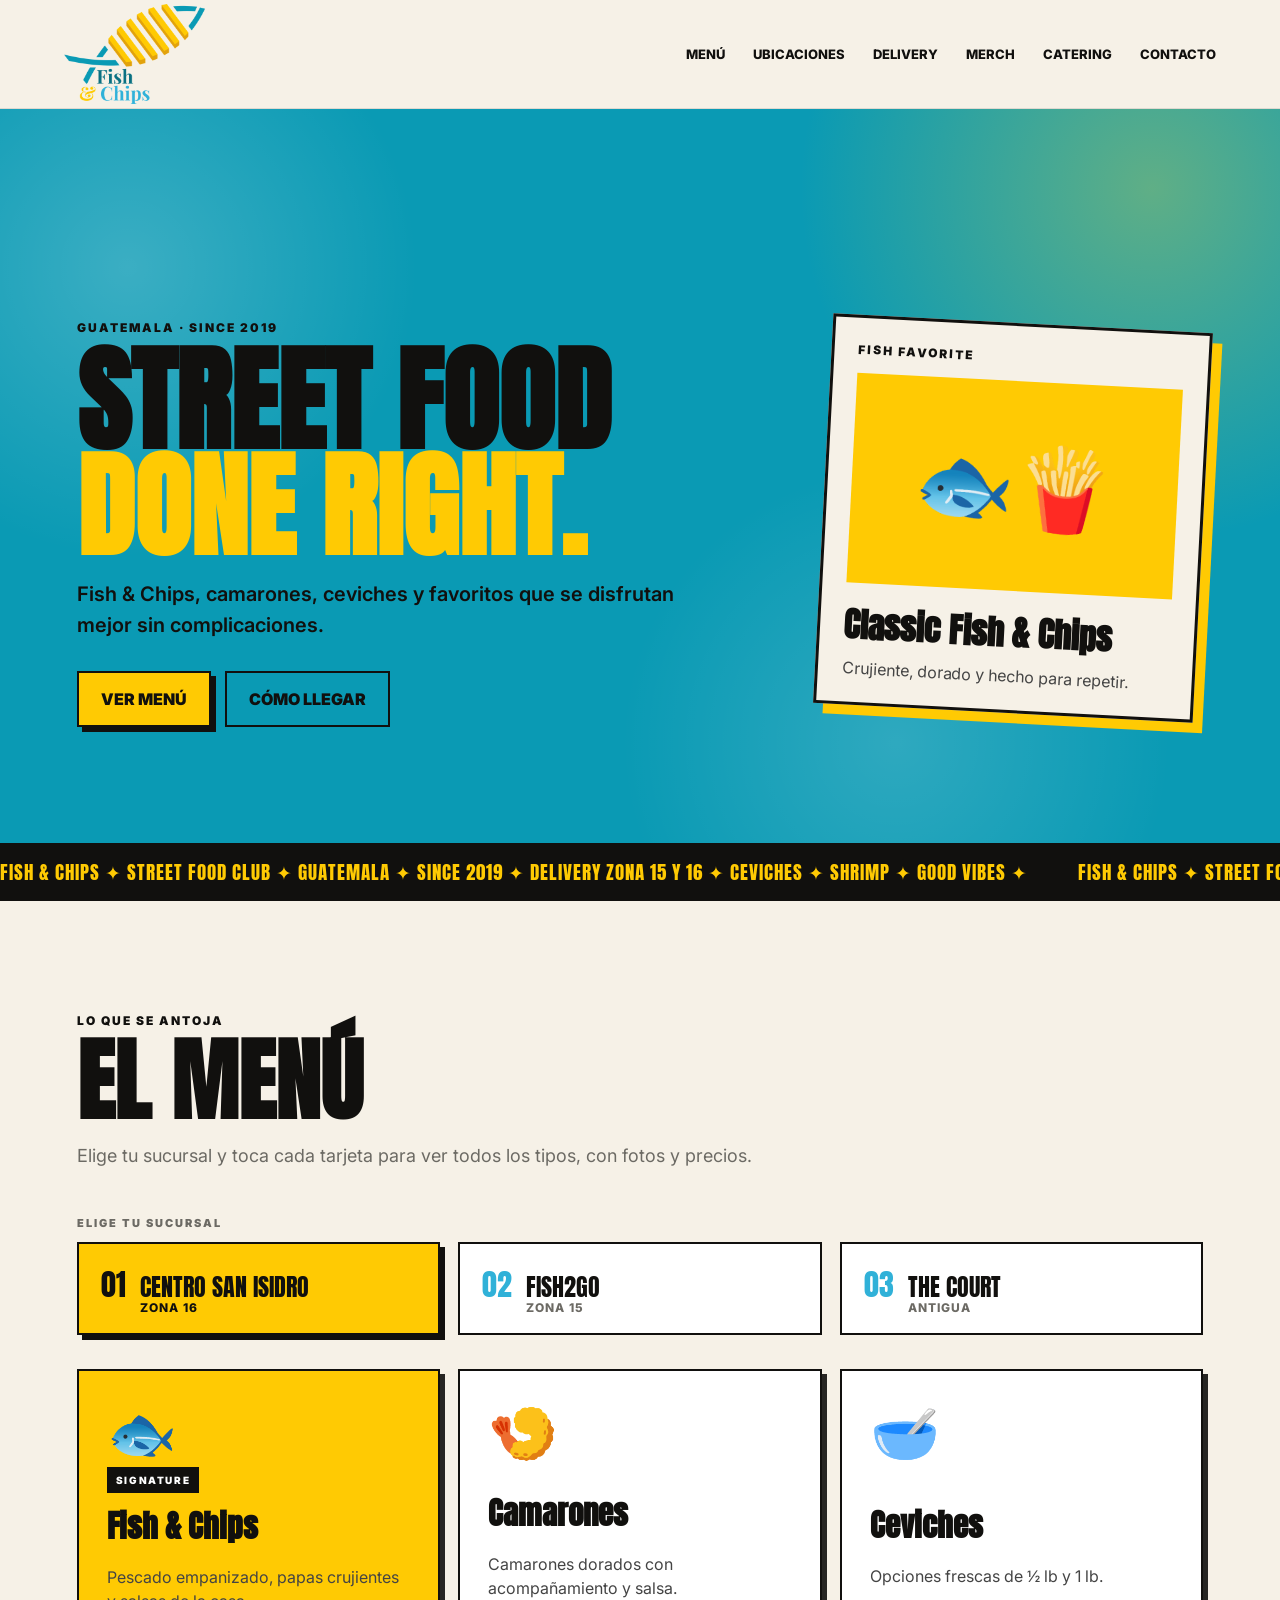
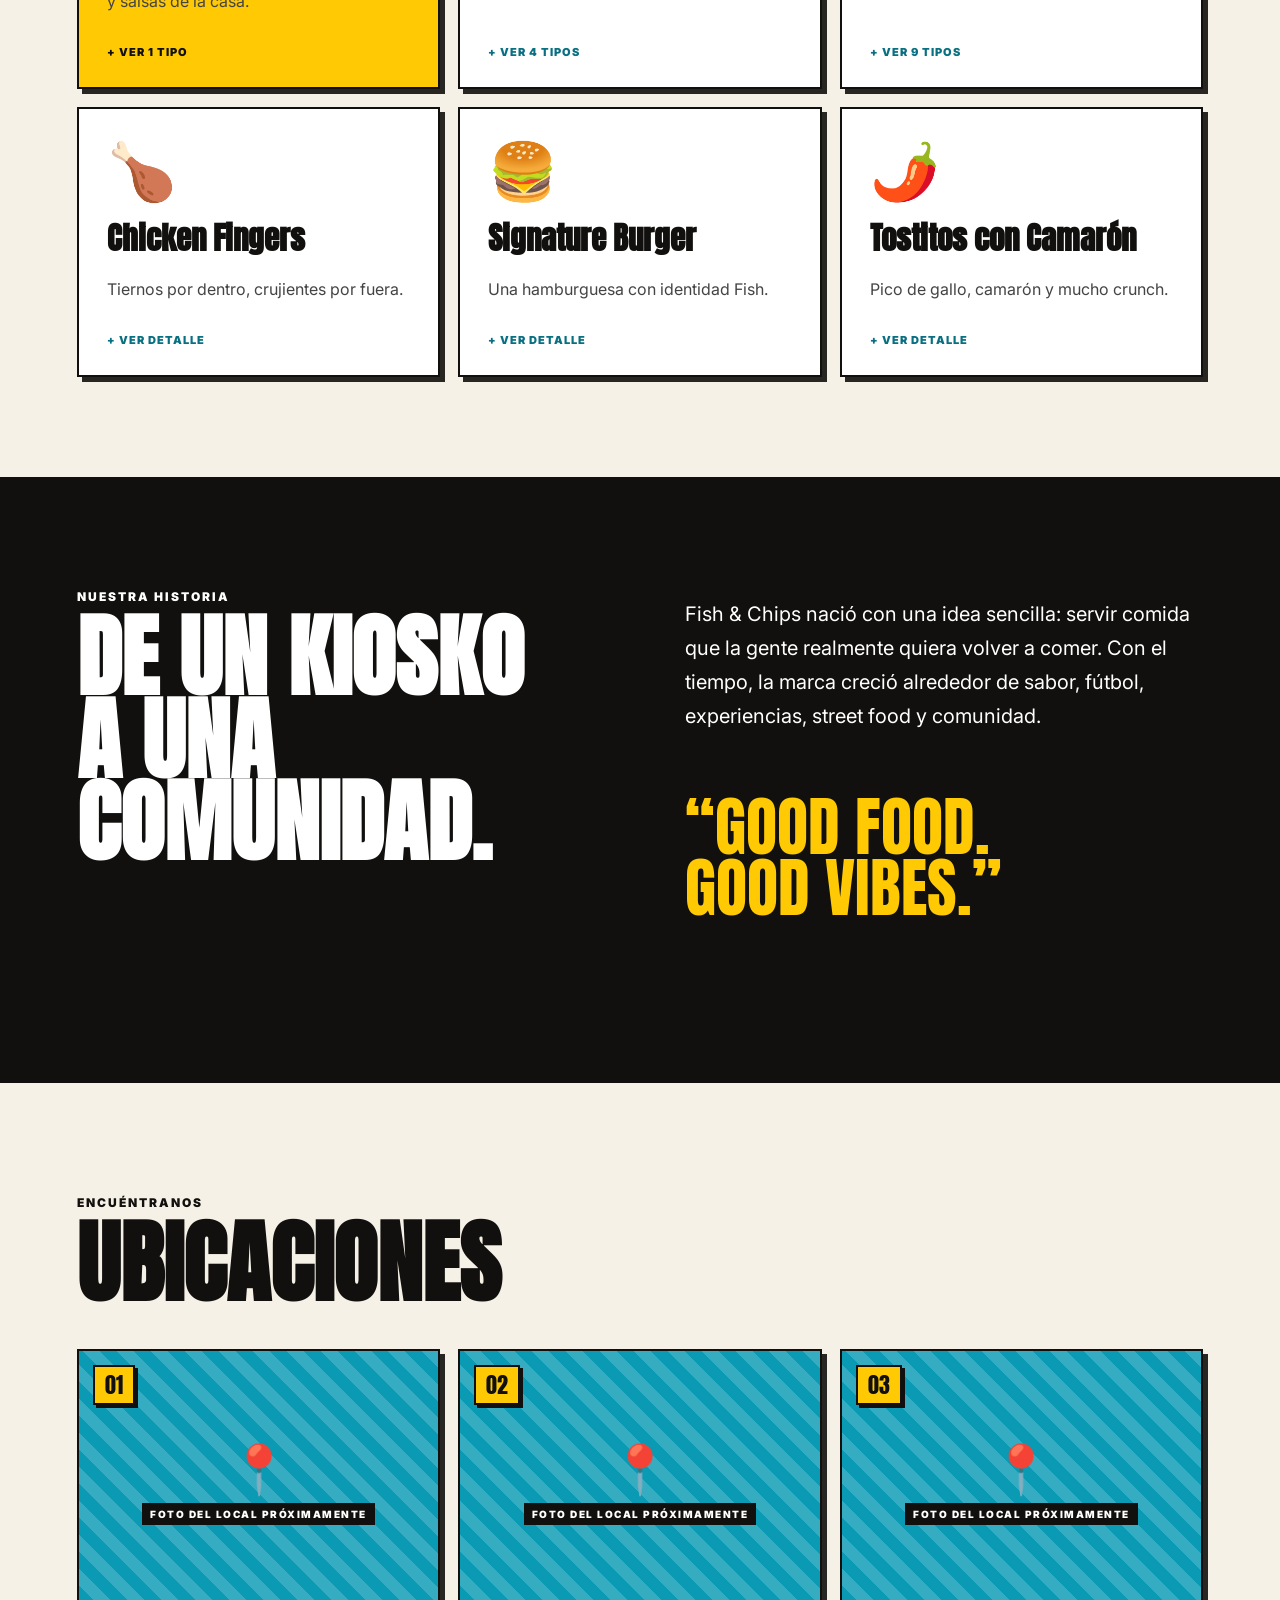
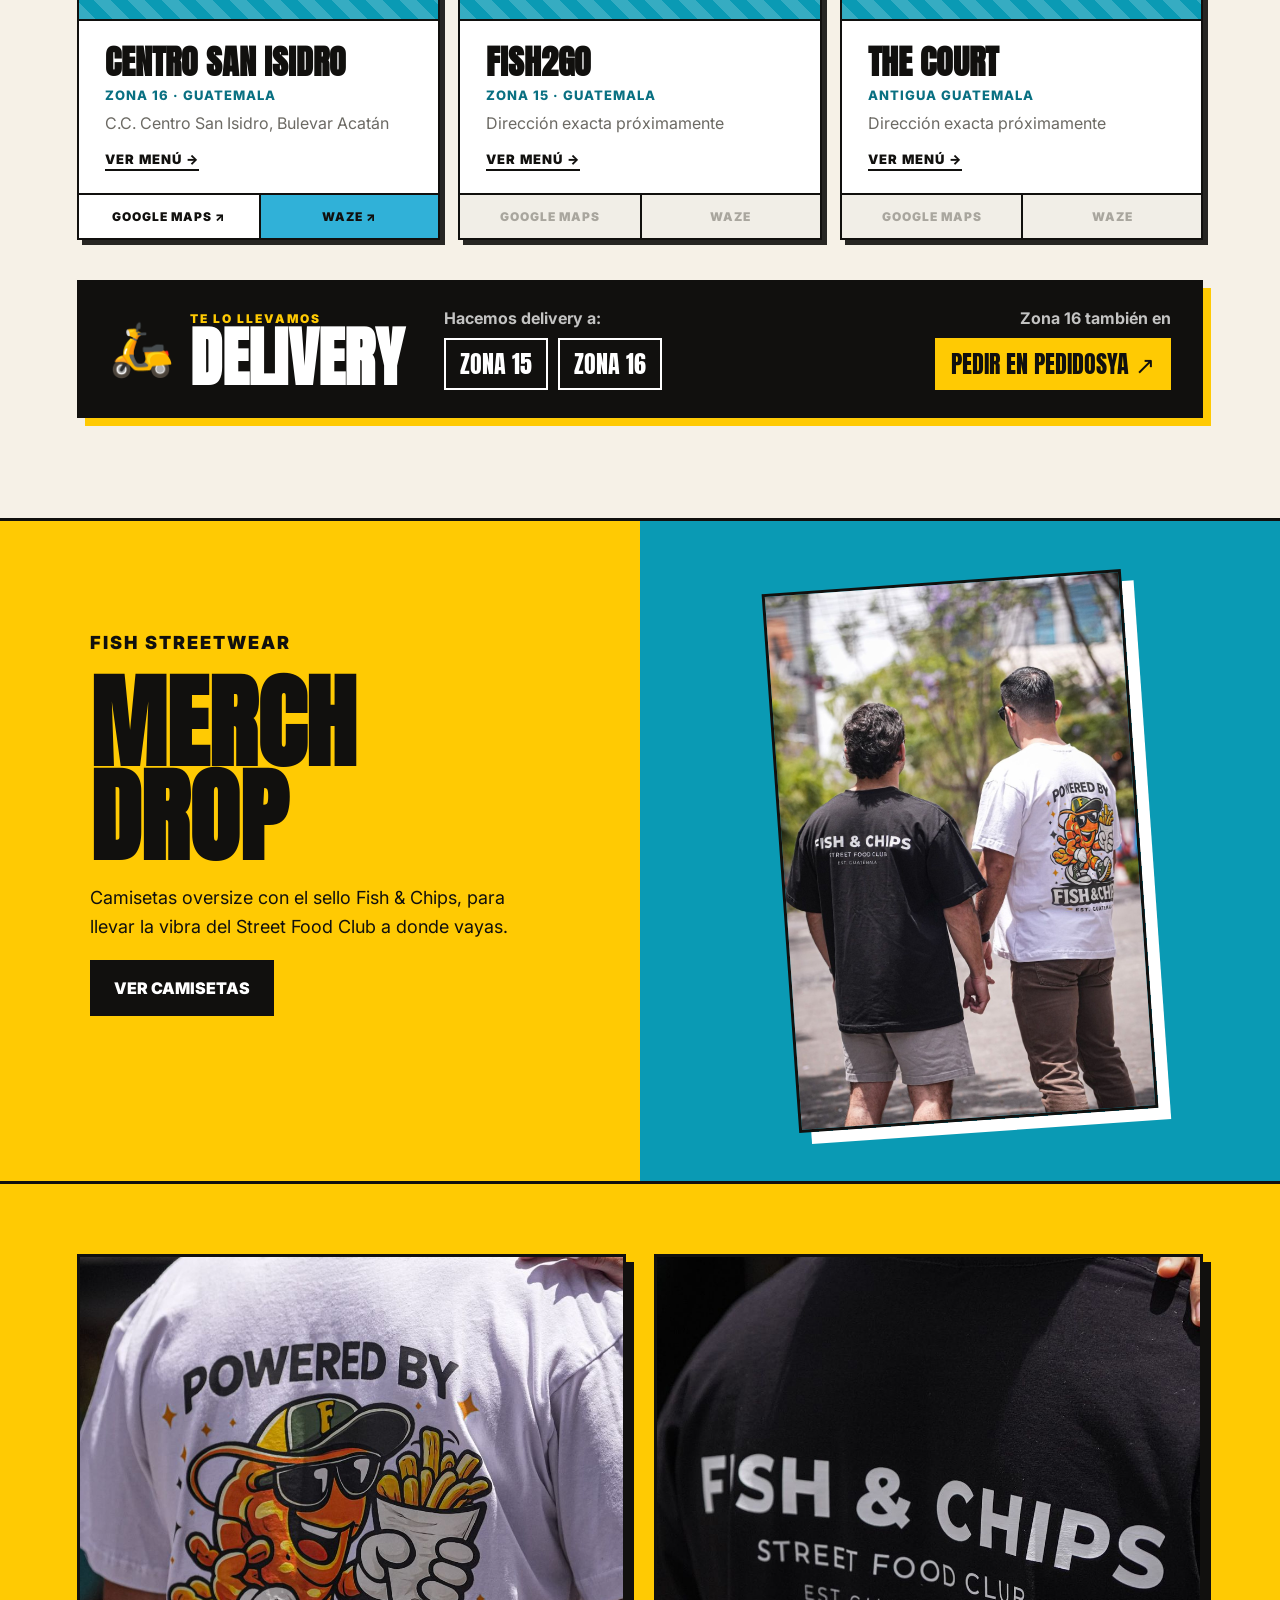
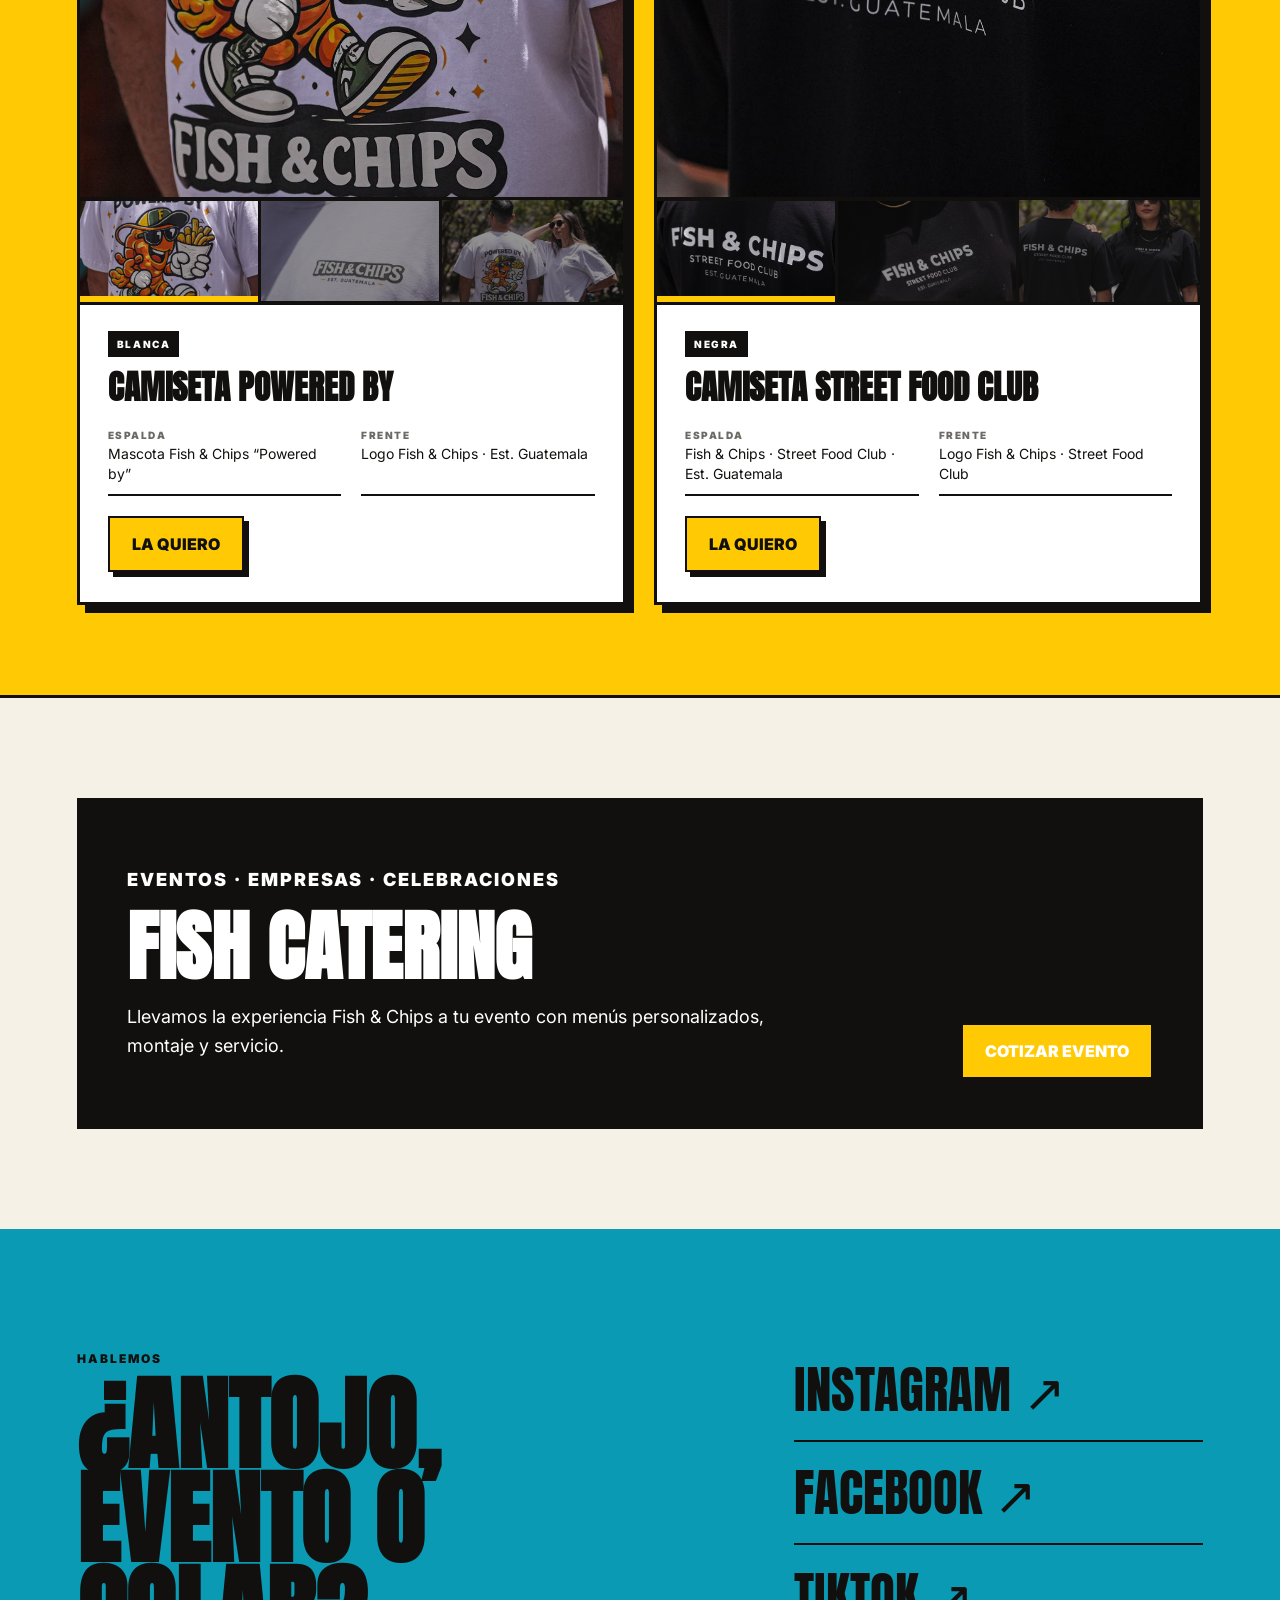
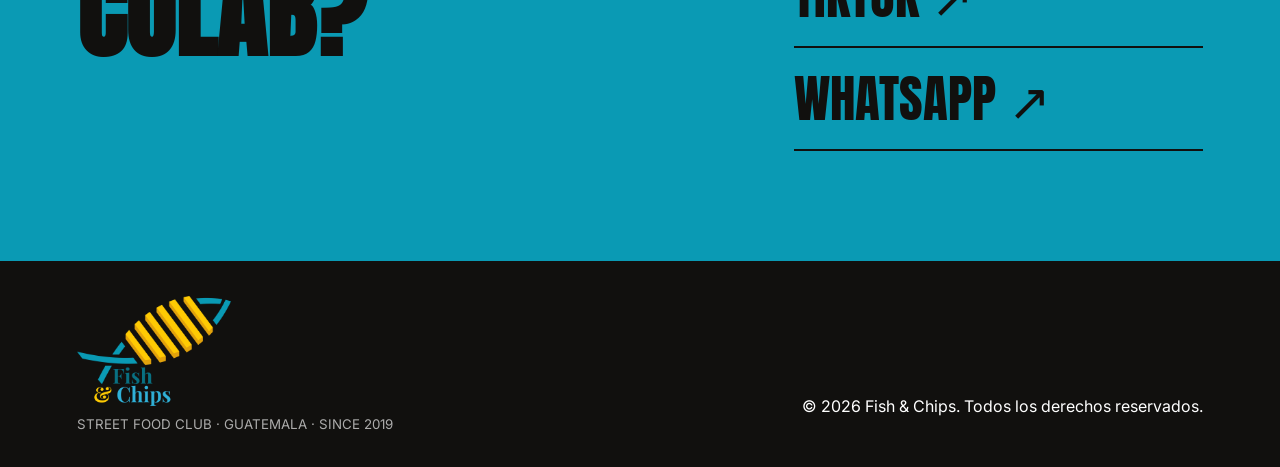
==== index.html @ 2b67ef3c "PedidosYa corresponde a Zona 16 y enlaza a la tienda Co-Authored-By: Claude Opus 5 <noreply@anthropi" ====
<!DOCTYPE html>
<html lang="es">
<head>
  <meta charset="UTF-8" />
  <meta name="viewport" content="width=device-width, initial-scale=1.0" />
  <meta name="description" content="Fish & Chips Guatemala — Street Food Club. Menú, ubicaciones, merch, catering y contacto." />
  <title>Fish & Chips | Street Food Club</title>
  <link rel="preconnect" href="https://fonts.googleapis.com">
  <link rel="preconnect" href="https://fonts.gstatic.com" crossorigin>
  <link href="https://fonts.googleapis.com/css2?family=Anton&family=Inter:wght@400;500;600;700;800&display=swap" rel="stylesheet">
  <link rel="stylesheet" href="styles.css?v=13" />
  <link rel="icon" type="image/png" sizes="32x32" href="assets/img/favicon-32.png" />
  <link rel="apple-touch-icon" href="assets/img/apple-touch-icon.png" />
</head>
<body>
  <header class="topbar">
    <a href="#inicio" class="brand" aria-label="Fish & Chips">
      <img class="brand-logo" src="assets/img/logo-full.png" alt="Fish & Chips" />
    </a>
    <nav class="nav">
      <a href="#menu">Menú</a>
      <a href="#ubicaciones">Ubicaciones</a>
      <a href="#delivery">Delivery</a>
      <a href="#merch">Merch</a>
      <a href="#catering">Catering</a>
      <a href="#contacto">Contacto</a>
    </nav>
    <button class="menu-toggle" aria-label="Abrir menú">☰</button>
  </header>

  <main>
    <section class="hero" id="inicio">
      <div class="hero-noise"></div>
      <div class="hero-content">
        <p class="eyebrow">GUATEMALA · SINCE 2019</p>
        <h1>STREET FOOD<br><span>DONE RIGHT.</span></h1>
        <p class="hero-copy">Fish & Chips, camarones, ceviches y favoritos que se disfrutan mejor sin complicaciones.</p>
        <div class="hero-actions">
          <a class="btn btn-primary" href="#menu">VER MENÚ</a>
          <a class="btn btn-ghost" href="#ubicaciones">CÓMO LLEGAR</a>
        </div>
      </div>

      <div class="hero-card">
        <div class="hero-card-top">FISH FAVORITE</div>
        <div class="food-visual">🐟🍟</div>
        <h3>Classic Fish & Chips</h3>
        <p>Crujiente, dorado y hecho para repetir.</p>
      </div>

      <div class="ticker">
        <div class="ticker-track">
          <span>FISH & CHIPS ✦ STREET FOOD CLUB ✦ GUATEMALA ✦ SINCE 2019 ✦ DELIVERY ZONA 15 Y 16 ✦ CEVICHES ✦ SHRIMP ✦ GOOD VIBES ✦</span>
          <span>FISH & CHIPS ✦ STREET FOOD CLUB ✦ GUATEMALA ✦ SINCE 2019 ✦ DELIVERY ZONA 15 Y 16 ✦ CEVICHES ✦ SHRIMP ✦ GOOD VIBES ✦</span>
        </div>
      </div>
    </section>

    <section class="section" id="menu">
      <div class="section-heading">
        <p class="eyebrow">LO QUE SE ANTOJA</p>
        <h2>EL MENÚ</h2>
        <p>Elige tu sucursal y toca cada tarjeta para ver todos los tipos, con fotos y precios.</p>
      </div>

      <p class="branch-label">ELIGE TU SUCURSAL</p>
      <div class="branch-tabs"></div>

      <div class="menu-grid" aria-live="polite">
        <noscript><a class="btn btn-primary" href="menu-zona15.html">VER MENÚ ZONA 15</a></noscript>
      </div>

      <dialog class="dish-dialog" aria-labelledby="dish-title"></dialog>
    </section>

    <section class="story">
      <div class="story-left">
        <p class="eyebrow">NUESTRA HISTORIA</p>
        <h2>DE UN KIOSKO<br>A UNA COMUNIDAD.</h2>
      </div>
      <div class="story-right">
        <p>Fish & Chips nació con una idea sencilla: servir comida que la gente realmente quiera volver a comer. Con el tiempo, la marca creció alrededor de sabor, fútbol, experiencias, street food y comunidad.</p>
        <p class="big-quote">“GOOD FOOD.<br>GOOD VIBES.”</p>
      </div>
    </section>

    <section class="section locations" id="ubicaciones">
      <div class="section-heading">
        <p class="eyebrow">ENCUÉNTRANOS</p>
        <h2>UBICACIONES</h2>
      </div>

      <div class="location-grid">
        <article class="location-card">
          <div class="location-photo">
            <span class="location-number">01</span>
            <!-- Foto del local: reemplazar este bloque por <img src="assets/locales/ARCHIVO.jpg" alt="Local Fish & Chips en Centro San Isidro" loading="lazy" /> -->
            <div class="location-photo-empty"><span>📍</span><small>FOTO DEL LOCAL PRÓXIMAMENTE</small></div>
          </div>
          <div class="location-body">
            <h3>Centro San Isidro</h3>
            <p class="location-zone">Zona 16 · Guatemala</p>
            <p class="location-address">C.C. Centro San Isidro, Bulevar Acatán</p>
            <a class="location-menu-link" href="?sucursal=san-isidro#menu">VER MENÚ →</a>
          </div>
          <div class="map-buttons">
            <a class="map-btn map-google" href="https://www.google.com/maps/search/?api=1&query=Centro%20Comercial%20Centro%20San%20Isidro%2C%20Zona%2016%2C%20Guatemala" target="_blank" rel="noopener">GOOGLE MAPS ↗</a>
            <a class="map-btn map-waze" href="https://waze.com/ul?q=Centro%20Comercial%20Centro%20San%20Isidro%2C%20Zona%2016%2C%20Guatemala&navigate=yes" target="_blank" rel="noopener">WAZE ↗</a>
          </div>
        </article>

        <article class="location-card">
          <div class="location-photo">
            <span class="location-number">02</span>
            <!-- Foto del local: reemplazar este bloque por <img src="assets/locales/ARCHIVO.jpg" alt="Local Fish2Go en Zona 15" loading="lazy" /> -->
            <div class="location-photo-empty"><span>📍</span><small>FOTO DEL LOCAL PRÓXIMAMENTE</small></div>
          </div>
          <div class="location-body">
            <h3>Fish2Go</h3>
            <p class="location-zone">Zona 15 · Guatemala</p>
            <p class="location-address">Dirección exacta próximamente</p>
            <a class="location-menu-link" href="?sucursal=zona15#menu">VER MENÚ →</a>
          </div>
          <div class="map-buttons">
            <span class="map-btn is-pending">GOOGLE MAPS</span>
            <span class="map-btn is-pending">WAZE</span>
          </div>
        </article>

        <article class="location-card">
          <div class="location-photo">
            <span class="location-number">03</span>
            <!-- Foto del local: reemplazar este bloque por <img src="assets/locales/ARCHIVO.jpg" alt="Local The Court en Antigua" loading="lazy" /> -->
            <div class="location-photo-empty"><span>📍</span><small>FOTO DEL LOCAL PRÓXIMAMENTE</small></div>
          </div>
          <div class="location-body">
            <h3>The Court</h3>
            <p class="location-zone">Antigua Guatemala</p>
            <p class="location-address">Dirección exacta próximamente</p>
            <a class="location-menu-link" href="?sucursal=antigua#menu">VER MENÚ →</a>
          </div>
          <div class="map-buttons">
            <span class="map-btn is-pending">GOOGLE MAPS</span>
            <span class="map-btn is-pending">WAZE</span>
          </div>
        </article>
      </div>

      <div class="delivery-box" id="delivery">
        <div class="delivery-title">
          <span class="delivery-icon">🛵</span>
          <div>
            <p class="eyebrow">TE LO LLEVAMOS</p>
            <h3>DELIVERY</h3>
          </div>
        </div>
        <div class="delivery-zones">
          <p>Hacemos delivery a:</p>
          <div class="zone-chips"><span>ZONA 15</span><span>ZONA 16</span></div>
        </div>
        <div class="delivery-apps">
          <p>Zona 16 también en</p>
          <a class="delivery-badge" href="https://www.pedidosya.com.gt/restaurantes/ciudad-de-guatemala/fish-and-chips-zona-16-7887404a-e4aa-4456-867c-0b0d570b50bc-menu" target="_blank" rel="noopener">PEDIR EN PEDIDOSYA ↗</a>
        </div>
      </div>
    </section>

    <section class="merch" id="merch">
      <div class="merch-copy">
        <p class="eyebrow">FISH STREETWEAR</p>
        <h2>MERCH<br>DROP</h2>
        <p>Camisetas oversize con el sello Fish & Chips, para llevar la vibra del Street Food Club a donde vayas.</p>
        <a class="btn btn-dark" href="#merch-productos">VER CAMISETAS</a>
      </div>
      <div class="merch-visual">
        <img class="merch-hero-photo" src="assets/merch/coleccion.jpg" alt="Camisetas Fish & Chips negra y blanca, vistas de espalda" loading="lazy" />
      </div>

      <div class="merch-products" id="merch-productos">
        <article class="product-card">
          <div class="product-gallery">
            <img class="product-main" src="assets/merch/powered-by-espalda.jpg" alt="Camiseta blanca Powered By, espalda" loading="lazy" />
            <div class="product-thumbs">
              <button type="button" class="active" data-src="assets/merch/powered-by-espalda.jpg" data-alt="Camiseta blanca Powered By, espalda"><img src="assets/merch/powered-by-espalda.jpg" alt="" loading="lazy" /></button>
              <button type="button" data-src="assets/merch/powered-by-frente.jpg" data-alt="Camiseta blanca Powered By, logo al frente"><img src="assets/merch/powered-by-frente.jpg" alt="" loading="lazy" /></button>
              <button type="button" data-src="assets/merch/powered-by-puesta.jpg" data-alt="Camiseta blanca Powered By puesta"><img src="assets/merch/powered-by-puesta.jpg" alt="" loading="lazy" /></button>
            </div>
          </div>
          <div class="product-info">
            <span class="tag">BLANCA</span>
            <h3>Camiseta Powered By</h3>
            <ul class="product-details">
              <li><b>Espalda</b><span>Mascota Fish & Chips “Powered by”</span></li>
              <li><b>Frente</b><span>Logo Fish & Chips · Est. Guatemala</span></li>
            </ul>
            <a class="btn btn-primary" href="#contacto">LA QUIERO</a>
          </div>
        </article>

        <article class="product-card">
          <div class="product-gallery">
            <img class="product-main" src="assets/merch/street-food-club-espalda.jpg" alt="Camiseta negra Street Food Club, espalda" loading="lazy" />
            <div class="product-thumbs">
              <button type="button" class="active" data-src="assets/merch/street-food-club-espalda.jpg" data-alt="Camiseta negra Street Food Club, espalda"><img src="assets/merch/street-food-club-espalda.jpg" alt="" loading="lazy" /></button>
              <button type="button" data-src="assets/merch/street-food-club-frente.jpg" data-alt="Camiseta negra Street Food Club, logo al frente"><img src="assets/merch/street-food-club-frente.jpg" alt="" loading="lazy" /></button>
              <button type="button" data-src="assets/merch/street-food-club-puesta.jpg" data-alt="Camiseta negra Street Food Club puesta"><img src="assets/merch/street-food-club-puesta.jpg" alt="" loading="lazy" /></button>
            </div>
          </div>
          <div class="product-info">
            <span class="tag">NEGRA</span>
            <h3>Camiseta Street Food Club</h3>
            <ul class="product-details">
              <li><b>Espalda</b><span>Fish & Chips · Street Food Club · Est. Guatemala</span></li>
              <li><b>Frente</b><span>Logo Fish & Chips · Street Food Club</span></li>
            </ul>
            <a class="btn btn-primary" href="#contacto">LA QUIERO</a>
          </div>
        </article>
      </div>
    </section>

    <section class="section catering" id="catering">
      <div class="catering-box">
        <div>
          <p class="eyebrow">EVENTOS · EMPRESAS · CELEBRACIONES</p>
          <h2>FISH CATERING</h2>
          <p>Llevamos la experiencia Fish & Chips a tu evento con menús personalizados, montaje y servicio.</p>
        </div>
        <a class="btn btn-primary" href="https://wa.me/" target="_blank" rel="noopener">COTIZAR EVENTO</a>
      </div>
    </section>

    <section class="contact" id="contacto">
      <div>
        <p class="eyebrow">HABLEMOS</p>
        <h2>¿ANTOJO,<br>EVENTO O COLAB?</h2>
      </div>
      <div class="contact-links">
        <a href="https://instagram.com/" target="_blank" rel="noopener">INSTAGRAM ↗</a>
        <a href="https://facebook.com/" target="_blank" rel="noopener">FACEBOOK ↗</a>
        <a href="https://tiktok.com/" target="_blank" rel="noopener">TIKTOK ↗</a>
        <a href="https://wa.me/" target="_blank" rel="noopener">WHATSAPP ↗</a>
      </div>
    </section>
  </main>

  <footer>
    <div class="footer-brand">
      <img class="footer-logo" src="assets/img/logo-full.png" alt="Fish & Chips" />
      <small>STREET FOOD CLUB · GUATEMALA · SINCE 2019</small>
    </div>
    <p>© <span id="year"></span> Fish & Chips. Todos los derechos reservados.</p>
  </footer>

  <script src="script.js?v=3"></script>
  <script src="menu-data.js?v=3"></script>
  <script src="menu.js?v=3"></script>
</body>
</html>
---- styles.css ----
*{box-sizing:border-box}
:root{
  --turq:#0a9ab4;
  --turq-dark:#097082;
  --blue-light:#30b1d8;
  --yellow:#ffca03;
  --cream:#f6f1e7;
  --ink:#11100e;
  --white:#fff;
  --muted:#6c6a64;
}
html{scroll-behavior:smooth}
body{
  margin:0;
  font-family:Inter,Arial,sans-serif;
  background:var(--cream);
  color:var(--ink);
}
a{color:inherit;text-decoration:none}
.topbar{
  position:sticky;top:0;z-index:50;
  display:flex;align-items:center;justify-content:space-between;
  padding:4px 5vw;
  background:rgba(246,241,231,.94);
  backdrop-filter:blur(10px);
  border-bottom:1px solid rgba(17,16,14,.1);
}
.brand{display:flex;align-items:center}
.brand-logo{height:100px;width:auto;display:block}
.nav{display:flex;gap:28px;font-weight:800;font-size:13px;text-transform:uppercase}
.nav a:hover{color:var(--turq-dark)}
.menu-toggle{display:none;background:none;border:none;font-size:28px}

.hero{
  min-height:88vh;
  position:relative;
  overflow:hidden;
  padding:9vw 6vw 7vw;
  display:grid;
  grid-template-columns:1.2fr .8fr;
  align-items:center;
  background:var(--turq);
}
.hero-noise{
  position:absolute;inset:0;
  background:
    radial-gradient(circle at 10% 20%,rgba(255,255,255,.2),transparent 22%),
    radial-gradient(circle at 90% 10%,rgba(255,213,48,.35),transparent 26%),
    radial-gradient(circle at 70% 80%,rgba(255,255,255,.15),transparent 25%);
}
.hero-content,.hero-card{position:relative;z-index:2}
.eyebrow{font-weight:900;letter-spacing:2px;font-size:12px;text-transform:uppercase}
.hero h1,.section h2,.story h2,.merch h2,.contact h2{
  font-family:Anton,sans-serif;
  text-transform:uppercase;
  line-height:.92;
  margin:12px 0 20px;
}
.hero h1{font-size:clamp(64px,9vw,140px);max-width:900px}
.hero h1 span{color:var(--yellow)}
.hero-copy{max-width:620px;font-size:20px;line-height:1.55;font-weight:600}
.hero-actions{display:flex;gap:14px;margin-top:30px;flex-wrap:wrap}
.btn{
  display:inline-flex;align-items:center;justify-content:center;
  padding:16px 22px;
  font-weight:900;
  border:2px solid var(--ink);
  transition:.2s ease;
}
.btn:hover{transform:translateY(-2px)}
.btn-primary{background:var(--yellow);box-shadow:5px 5px 0 var(--ink)}
.btn-ghost{background:transparent}
.btn-dark{background:var(--ink);color:white}

.hero-card{
  justify-self:end;
  width:min(380px,90%);
  padding:24px;
  background:var(--cream);
  border:3px solid var(--ink);
  box-shadow:10px 10px 0 var(--yellow);
  transform:rotate(3deg);
}
.hero-card-top{font-size:12px;font-weight:900;letter-spacing:2px}
.food-visual{
  display:grid;place-items:center;
  font-size:80px;height:210px;
  background:var(--yellow);
  margin:16px 0;
}
.hero-card h3{font-family:Anton,sans-serif;font-size:34px;margin:8px 0}
.hero-card p{margin:0;color:#444}

.ticker{
  position:absolute;left:0;right:0;bottom:0;
  overflow:hidden;background:var(--ink);color:var(--yellow);
  border-top:2px solid var(--ink);border-bottom:2px solid var(--ink);
}
.ticker-track{
  width:max-content;display:flex;gap:50px;
  animation:ticker 24s linear infinite;
  padding:13px 0;font-family:Anton,sans-serif;font-size:19px;letter-spacing:1px
}
@keyframes ticker{to{transform:translateX(-50%)}}

.section{padding:100px 6vw}
.section-heading{max-width:720px;margin-bottom:45px}
.section-heading h2{font-size:clamp(56px,7vw,100px)}
.section-heading p:last-child{font-size:18px;color:var(--muted);line-height:1.6}

.menu-grid{
  display:grid;
  grid-template-columns:repeat(3,1fr);
  gap:18px;
}
.menu-card{
  min-height:250px;
  display:flex;flex-direction:column;justify-content:space-between;
  padding:28px;
  background:white;
  border:2px solid var(--ink);
  box-shadow:5px 5px 0 rgba(17,16,14,.9);
}
.menu-card.featured{background:var(--yellow)}
.menu-icon{font-size:56px}
.menu-card h3{font-family:Anton,sans-serif;font-size:31px;margin:10px 0}
.menu-card p{line-height:1.5;color:#444}
.tag{display:inline-block;font-size:10px;font-weight:900;letter-spacing:1.6px;background:var(--ink);color:white;padding:7px 9px}

/* Selector de sucursal */
.branch-label{margin:0 0 12px;font-weight:900;font-size:11px;letter-spacing:2px;color:var(--muted)}
.branch-tabs{display:grid;grid-template-columns:repeat(3,1fr);gap:18px;margin-bottom:34px}
.branch-tab{
  display:grid;grid-template-columns:auto 1fr;column-gap:14px;align-items:baseline;
  padding:18px 22px;text-align:left;font:inherit;color:var(--ink);cursor:pointer;
  background:white;border:2px solid var(--ink);
  transition:transform .2s ease,box-shadow .2s ease,background .2s ease;
}
.branch-tab:hover{transform:translateY(-2px)}
.branch-tab[aria-pressed="true"]{background:var(--yellow);box-shadow:5px 5px 0 var(--ink)}
.branch-tab-number{grid-row:span 2;font-family:Anton,sans-serif;font-size:30px;color:var(--blue-light)}
.branch-tab[aria-pressed="true"] .branch-tab-number{color:var(--ink)}
.branch-tab-name{font-family:Anton,sans-serif;font-size:24px;text-transform:uppercase;line-height:1.05}
.branch-tab-zone{font-size:12px;font-weight:800;letter-spacing:1px;text-transform:uppercase;color:var(--muted)}
.branch-tab[aria-pressed="true"] .branch-tab-zone{color:var(--ink)}

/* Tarjetas del menú (botones) */
button.menu-card{
  font:inherit;color:inherit;text-align:left;cursor:pointer;
  transition:transform .2s ease,box-shadow .2s ease;
  animation:card-in .35s ease backwards;animation-delay:calc(var(--i,0) * 45ms);
}
button.menu-card:hover,button.menu-card:focus-visible{transform:translate(-3px,-3px);box-shadow:8px 8px 0 var(--ink)}
button.menu-card:focus-visible{outline:3px solid var(--turq);outline-offset:3px}
.menu-card-cta{display:inline-block;margin-top:16px;font-size:11px;font-weight:900;letter-spacing:1px;color:var(--turq-dark)}
.menu-card.featured .menu-card-cta{color:var(--ink)}
@keyframes card-in{from{opacity:0;transform:translateY(12px)}}
.menu-full-link{grid-column:1/-1;justify-self:start;margin-top:10px;font-weight:900;font-size:13px;letter-spacing:1px;border-bottom:2px solid var(--ink);padding-bottom:3px}
.menu-full-link:hover{color:var(--turq-dark);border-color:var(--turq-dark)}
.menu-empty{
  grid-column:1/-1;text-align:center;padding:50px 28px;
  background:white;border:2px dashed var(--ink);animation:card-in .35s ease backwards;
}
.menu-empty h3{font-family:Anton,sans-serif;text-transform:uppercase;font-size:clamp(36px,5vw,56px);margin:6px 0 10px}
.menu-empty p:not(.eyebrow){color:var(--muted);max-width:480px;margin:0 auto 26px;line-height:1.6}

/* Ventana de detalle */
body:has(.dish-dialog[open]){overflow:hidden}
.dish-dialog{
  width:min(1040px,calc(100% - 32px));max-height:calc(100dvh - 48px);
  padding:0;border:3px solid var(--ink);background:var(--cream);color:var(--ink);
  box-shadow:12px 12px 0 var(--yellow);overflow:auto;overscroll-behavior:contain;
}
.dish-dialog[open]{animation:dish-in .3s cubic-bezier(.2,.8,.2,1)}
.dish-dialog::backdrop{background:rgba(17,16,14,.72);backdrop-filter:blur(3px)}
@keyframes dish-in{from{opacity:0;transform:translateY(24px) scale(.98)}}
.dish-header{position:relative;padding:34px 34px 28px;background:var(--turq);border-bottom:3px solid var(--ink);overflow:hidden}
.dish-header .eyebrow{margin:0 60px 0 0}
.dish-header h3{font-family:Anton,sans-serif;text-transform:uppercase;line-height:.95;font-size:clamp(38px,5.5vw,66px);margin:12px 0 10px}
.dish-header h3 span{font-size:.8em}
.dish-header p:last-of-type{margin:0;font-size:17px;font-weight:600;max-width:560px}
.dish-header.has-photo{padding-right:calc(34% + 34px)}
.dish-header-photo{
  position:absolute;top:0;right:0;bottom:0;width:34%;height:100%;object-fit:cover;
  border-left:3px solid var(--ink);
}
.dish-close{
  position:absolute;top:20px;right:20px;z-index:2;width:46px;height:46px;
  font-size:20px;font-weight:900;cursor:pointer;color:var(--ink);
  background:var(--yellow);border:2px solid var(--ink);box-shadow:3px 3px 0 var(--ink);
}
.dish-close:hover{transform:translate(-1px,-1px);box-shadow:4px 4px 0 var(--ink)}
.dish-note{margin:0;padding:14px 34px;background:var(--ink);color:var(--yellow);font-size:13px;font-weight:700;line-height:1.5}
.dish-body{padding:30px 34px 38px}

.dish-grid{display:grid;grid-template-columns:repeat(3,1fr);gap:20px}
.dish-item{
  display:flex;flex-direction:column;background:white;
  border:2px solid var(--ink);box-shadow:5px 5px 0 rgba(17,16,14,.9);
  animation:card-in .35s ease backwards;animation-delay:calc(var(--i,0) * 40ms);
}
.dish-media{aspect-ratio:4/3;border-bottom:2px solid var(--ink);overflow:hidden;background:var(--yellow)}
.dish-media img{width:100%;height:100%;object-fit:cover;display:block;transition:transform .4s ease}
.dish-item:hover .dish-media img{transform:scale(1.05)}
.dish-media-empty{
  display:flex;flex-direction:column;align-items:center;justify-content:center;gap:8px;
  background:
    repeating-linear-gradient(45deg,rgba(255,255,255,.18) 0 12px,transparent 12px 24px),
    var(--turq);
}
.dish-media-empty span{font-size:54px;line-height:1}
.dish-media-empty small{font-size:10px;font-weight:900;letter-spacing:1.5px;background:var(--ink);color:white;padding:5px 8px}
.dish-info{padding:18px 18px 20px;display:flex;flex-direction:column;gap:10px;flex:1}
.dish-title{display:flex;justify-content:space-between;align-items:flex-start;gap:12px}
.dish-title h4{font-family:Anton,sans-serif;text-transform:uppercase;font-size:23px;line-height:1.05;margin:0}
.dish-price{flex:none;font-family:Anton,sans-serif;font-size:19px;padding:3px 9px;background:var(--yellow);border:2px solid var(--ink)}
.dish-info p{margin:0;font-size:14px;line-height:1.5;color:#444}
.dish-options{list-style:none;margin:4px 0 0;padding:0;display:flex;flex-wrap:wrap;gap:7px}
.dish-options li{display:flex;gap:6px;align-items:baseline;padding:5px 9px;border:2px solid var(--ink);font-size:13px;font-weight:700}
.dish-options b{font-family:Anton,sans-serif;font-weight:400;color:var(--turq-dark)}
.dish-table{width:100%;margin-top:4px;border-collapse:collapse;font-size:12px}
.dish-table th,.dish-table td{padding:6px 4px;border-bottom:1px solid rgba(17,16,14,.15);text-align:center}
.dish-table thead th{font-size:10px;font-weight:900;letter-spacing:.5px;text-transform:uppercase;color:var(--muted);line-height:1.2}
.dish-table tbody th{text-align:left;font-weight:900;white-space:nowrap}
.dish-table td{font-family:Anton,sans-serif;font-size:15px;color:var(--turq-dark)}

.dish-list{list-style:none;margin:0;padding:0;display:grid;grid-template-columns:repeat(2,1fr);column-gap:34px}
.dish-list li{display:flex;justify-content:space-between;align-items:baseline;gap:16px;padding:14px 0;border-bottom:2px solid var(--ink)}
.dish-list strong{display:block;font-size:16px}
.dish-list small{display:block;margin-top:3px;color:var(--muted);line-height:1.4}
.dish-list b{font-family:Anton,sans-serif;font-weight:400;font-size:21px;color:var(--turq-dark);white-space:nowrap}

.dish-soon{text-align:center;padding:30px 10px}
.dish-soon span{font-size:72px}
.dish-soon h4{font-family:Anton,sans-serif;text-transform:uppercase;font-size:32px;margin:10px 0}
.dish-soon p{color:var(--muted);margin:0}

.story{
  display:grid;grid-template-columns:1fr 1fr;
  gap:7vw;padding:100px 6vw;
  background:var(--ink);color:white;
}
.story h2{font-size:clamp(56px,7vw,105px)}
.story-right{font-size:20px;line-height:1.7}
.big-quote{font-family:Anton,sans-serif;font-size:clamp(40px,5vw,78px);line-height:.95;color:var(--yellow)}

.location-grid{display:grid;grid-template-columns:repeat(3,1fr);gap:18px}
.location-card{
  display:flex;flex-direction:column;
  border:2px solid var(--ink);background:white;box-shadow:5px 5px 0 rgba(17,16,14,.9);
}
.location-photo{position:relative;aspect-ratio:4/3;overflow:hidden;border-bottom:2px solid var(--ink);background:var(--turq)}
.location-photo img{width:100%;height:100%;object-fit:cover;display:block}
.location-photo-empty{
  height:100%;display:flex;flex-direction:column;align-items:center;justify-content:center;gap:10px;
  background:repeating-linear-gradient(45deg,rgba(255,255,255,.18) 0 12px,transparent 12px 24px),var(--turq);
}
.location-photo-empty span{font-size:48px;line-height:1}
.location-photo-empty small{font-size:10px;font-weight:900;letter-spacing:1.5px;background:var(--ink);color:white;padding:5px 8px}
.location-number{
  position:absolute;top:14px;left:14px;z-index:1;
  font-family:Anton,sans-serif;font-size:22px;line-height:1;padding:7px 10px;
  background:var(--yellow);border:2px solid var(--ink);box-shadow:3px 3px 0 var(--ink);
}
.location-body{padding:24px 26px 22px;flex:1}
.location-card h3{font-family:Anton,sans-serif;text-transform:uppercase;font-size:34px;line-height:1;margin:0 0 8px}
.location-zone{margin:0;font-weight:800;font-size:13px;letter-spacing:1px;text-transform:uppercase;color:var(--turq-dark)}
.location-address{margin:8px 0 0;color:var(--muted);line-height:1.5}
.location-menu-link{display:inline-block;margin-top:16px;font-weight:900;font-size:13px;letter-spacing:1px;border-bottom:2px solid var(--ink);padding-bottom:2px}
.location-menu-link:hover{color:var(--turq-dark);border-color:var(--turq-dark)}
.map-buttons{display:grid;grid-template-columns:1fr 1fr;border-top:2px solid var(--ink)}
.map-btn{
  display:flex;align-items:center;justify-content:center;padding:14px 10px;
  font-weight:900;font-size:12px;letter-spacing:1px;transition:background .2s ease;
}
.map-btn + .map-btn{border-left:2px solid var(--ink)}
.map-google{background:white}
.map-google:hover{background:var(--yellow)}
.map-waze{background:var(--blue-light)}
.map-waze:hover{background:var(--yellow)}
.map-btn.is-pending{color:#a9a69e;background:#f1eee7;cursor:not-allowed}

.delivery-box{
  margin-top:40px;padding:28px 32px;
  display:grid;grid-template-columns:auto 1fr auto;align-items:center;gap:20px 40px;
  background:var(--ink);color:white;box-shadow:8px 8px 0 var(--yellow);
  scroll-margin-top:130px;
}
.delivery-title{display:flex;align-items:center;gap:16px}
.delivery-icon{font-size:52px;line-height:1}
.delivery-title .eyebrow{margin:0;color:var(--yellow)}
.delivery-title h3{font-family:Anton,sans-serif;font-size:clamp(44px,5vw,64px);line-height:.9;margin:4px 0 0}
.delivery-zones p,.delivery-apps p{margin:0 0 10px;font-weight:700;color:rgba(255,255,255,.75)}
.zone-chips{display:flex;gap:10px;flex-wrap:wrap}
.zone-chips span{font-family:Anton,sans-serif;font-size:24px;padding:6px 14px;border:2px solid white}
.delivery-apps{text-align:right}
.delivery-badge{display:inline-block;font-family:Anton,sans-serif;font-size:24px;padding:6px 14px;background:var(--yellow);color:var(--ink);border:2px solid var(--yellow);transition:transform .2s ease,box-shadow .2s ease}
.delivery-badge:hover{transform:translate(-2px,-2px);box-shadow:4px 4px 0 white}

.page-header{padding:70px 6vw 50px;background:var(--turq)}
.back-link{display:inline-flex;align-items:center;gap:8px;font-weight:900;font-size:13px;letter-spacing:1px;text-transform:uppercase;margin-bottom:22px}
.back-link:hover{color:var(--ink)}
.page-header h1{
  font-family:Anton,sans-serif;text-transform:uppercase;line-height:.92;
  font-size:clamp(48px,7vw,88px);margin:10px 0 16px;
}
.page-header p{font-size:18px;max-width:640px;line-height:1.6;font-weight:600}

.menu-page{padding:60px 6vw 100px}

.menu-page-empty{text-align:center}
.menu-gallery{max-width:680px;margin:0 auto;display:flex;flex-direction:column;gap:26px}
.menu-gallery img{
  width:100%;display:block;
  border:2px solid var(--ink);
  box-shadow:6px 6px 0 rgba(17,16,14,.9);
}

.merch{
  display:grid;grid-template-columns:1fr 1fr;
  background:var(--yellow);
  border-top:3px solid var(--ink);
  border-bottom:3px solid var(--ink);
}
.merch-copy{padding:90px 7vw}
.merch-copy h2{font-size:clamp(65px,8vw,120px)}
.merch-copy p{font-size:18px;line-height:1.6;max-width:560px}
.merch-visual{display:grid;place-items:center;padding:60px 40px;background:var(--turq)}
.merch-hero-photo{
  width:min(360px,80%);aspect-ratio:2/3;object-fit:cover;display:block;
  border:3px solid var(--ink);box-shadow:12px 12px 0 white;transform:rotate(-4deg);
}

.merch-products{
  grid-column:1/-1;
  display:grid;grid-template-columns:1fr 1fr;gap:28px;
  padding:70px 6vw 90px;border-top:3px solid var(--ink);
}
.product-card{
  display:flex;flex-direction:column;
  background:white;border:3px solid var(--ink);box-shadow:8px 8px 0 var(--ink);
}
.product-gallery{border-bottom:3px solid var(--ink);display:flex;flex-direction:column}
.product-main{width:100%;aspect-ratio:1;object-fit:cover;display:block;border-bottom:3px solid var(--ink)}
.product-thumbs{display:grid;grid-template-columns:repeat(3,1fr)}
.product-thumbs button{padding:0;border:none;border-right:3px solid var(--ink);background:var(--ink);cursor:pointer;position:relative}
.product-thumbs button:last-child{border-right:none}
.product-thumbs img{width:100%;aspect-ratio:16/9;object-fit:cover;display:block;opacity:.55;transition:opacity .2s ease}
.product-thumbs button:hover img,.product-thumbs button.active img{opacity:1}
.product-thumbs button.active::after{content:'';position:absolute;left:0;right:0;bottom:0;height:6px;background:var(--yellow)}
.product-info{padding:26px 28px 30px;display:flex;flex-direction:column;align-items:flex-start;gap:14px;flex:1}
.product-info h3{font-family:Anton,sans-serif;text-transform:uppercase;font-size:clamp(28px,2.6vw,38px);line-height:1;margin:0}
.product-details{list-style:none;margin:0;padding:0;width:100%;flex:1;display:grid;grid-template-columns:1fr 1fr;column-gap:20px}
.product-details li{padding:10px 0;border-bottom:2px solid var(--ink);font-size:14px;line-height:1.4}
.product-details b{display:block;font-size:10px;font-weight:900;letter-spacing:1.5px;text-transform:uppercase;color:var(--muted);margin-bottom:2px}
.product-info .btn{margin-top:6px}

.catering-box{
  background:var(--ink);color:white;
  padding:50px;
  display:flex;align-items:end;justify-content:space-between;gap:30px;
}
.catering-box h2{font-size:clamp(48px,6vw,84px)}
.catering-box p{max-width:700px;line-height:1.6;font-size:18px}

.contact{
  padding:110px 6vw;
  background:var(--turq);
  display:grid;grid-template-columns:1.2fr .8fr;gap:8vw;
}
.contact h2{font-size:clamp(60px,8vw,120px)}
.contact-links{display:flex;flex-direction:column;justify-content:center}
.contact-links a{
  font-family:Anton,sans-serif;
  font-size:clamp(32px,4vw,60px);
  padding:12px 0;
  border-bottom:2px solid var(--ink);
}
.contact-links a:hover{color:var(--yellow)}

footer{
  display:flex;justify-content:space-between;gap:30px;align-items:end;
  padding:35px 6vw;background:var(--ink);color:white
}
.footer-brand{display:flex;flex-direction:column;align-items:flex-start;gap:10px}
.footer-logo{height:110px;width:auto;display:block}
.footer-brand small{opacity:.65}

@media (max-width: 900px){
  .nav{display:none;position:absolute;top:70px;left:0;right:0;background:var(--cream);padding:22px 6vw;flex-direction:column;border-bottom:2px solid var(--ink)}
  .nav.open{display:flex}
  .menu-toggle{display:block}
  .hero{grid-template-columns:1fr;padding-top:80px;padding-bottom:120px}
  .hero-card{justify-self:start;margin-top:60px}
  .menu-grid,.location-grid{grid-template-columns:1fr 1fr}
  .delivery-box{grid-template-columns:1fr 1fr}
  .delivery-title{grid-column:1/-1}
  .dish-grid{grid-template-columns:1fr 1fr}
  .branch-tab-name{font-size:20px}
  .story,.merch,.contact{grid-template-columns:1fr}
  .merch-visual{min-height:470px}
  .merch-products{grid-template-columns:1fr}
  .catering-box{align-items:start;flex-direction:column}
}
@media (max-width: 600px){
  .topbar{padding:14px 18px}
  .brand{font-size:22px}
  .hero{padding-left:22px;padding-right:22px}
  .hero h1{font-size:64px}
  .hero-copy{font-size:17px}
  .section,.story,.contact{padding:75px 22px}
  .menu-grid,.location-grid{grid-template-columns:1fr}
  .delivery-box{grid-template-columns:1fr;padding:24px 22px}
  .delivery-apps{text-align:left}
  .branch-tabs{gap:8px;margin-bottom:26px}
  .branch-tab{grid-template-columns:1fr;padding:10px 10px 12px;align-content:start}
  .branch-tab[aria-pressed="true"]{box-shadow:3px 3px 0 var(--ink)}
  .branch-tab-number{display:none}
  .branch-tab-name{font-size:15px}
  .branch-tab-zone{font-size:10px;margin-top:3px}
  .dish-dialog{width:100%;max-width:100%;max-height:100%;height:100dvh;margin:0;border:none;box-shadow:none}
  .dish-header{padding:26px 22px 22px}
  .dish-header.has-photo{padding-right:22px}
  .dish-header-photo{display:none}
  .dish-close{top:14px;right:14px}
  .dish-note{padding:12px 22px}
  .dish-body{padding:22px 22px 40px}
  .dish-grid,.dish-list{grid-template-columns:1fr}
  .merch-copy{padding:75px 22px}
  .merch-visual{min-height:420px}
  .merch-products{padding:50px 22px 70px;gap:24px}
  .product-details{grid-template-columns:1fr}
  .product-info{padding:22px 20px 26px}
  .catering-box{padding:30px 22px}
  footer{padding:30px 22px;align-items:start;flex-direction:column}
  .page-header{padding:60px 22px 40px}
  .menu-page{padding:40px 22px 70px}
  .menu-gallery{gap:18px}
}
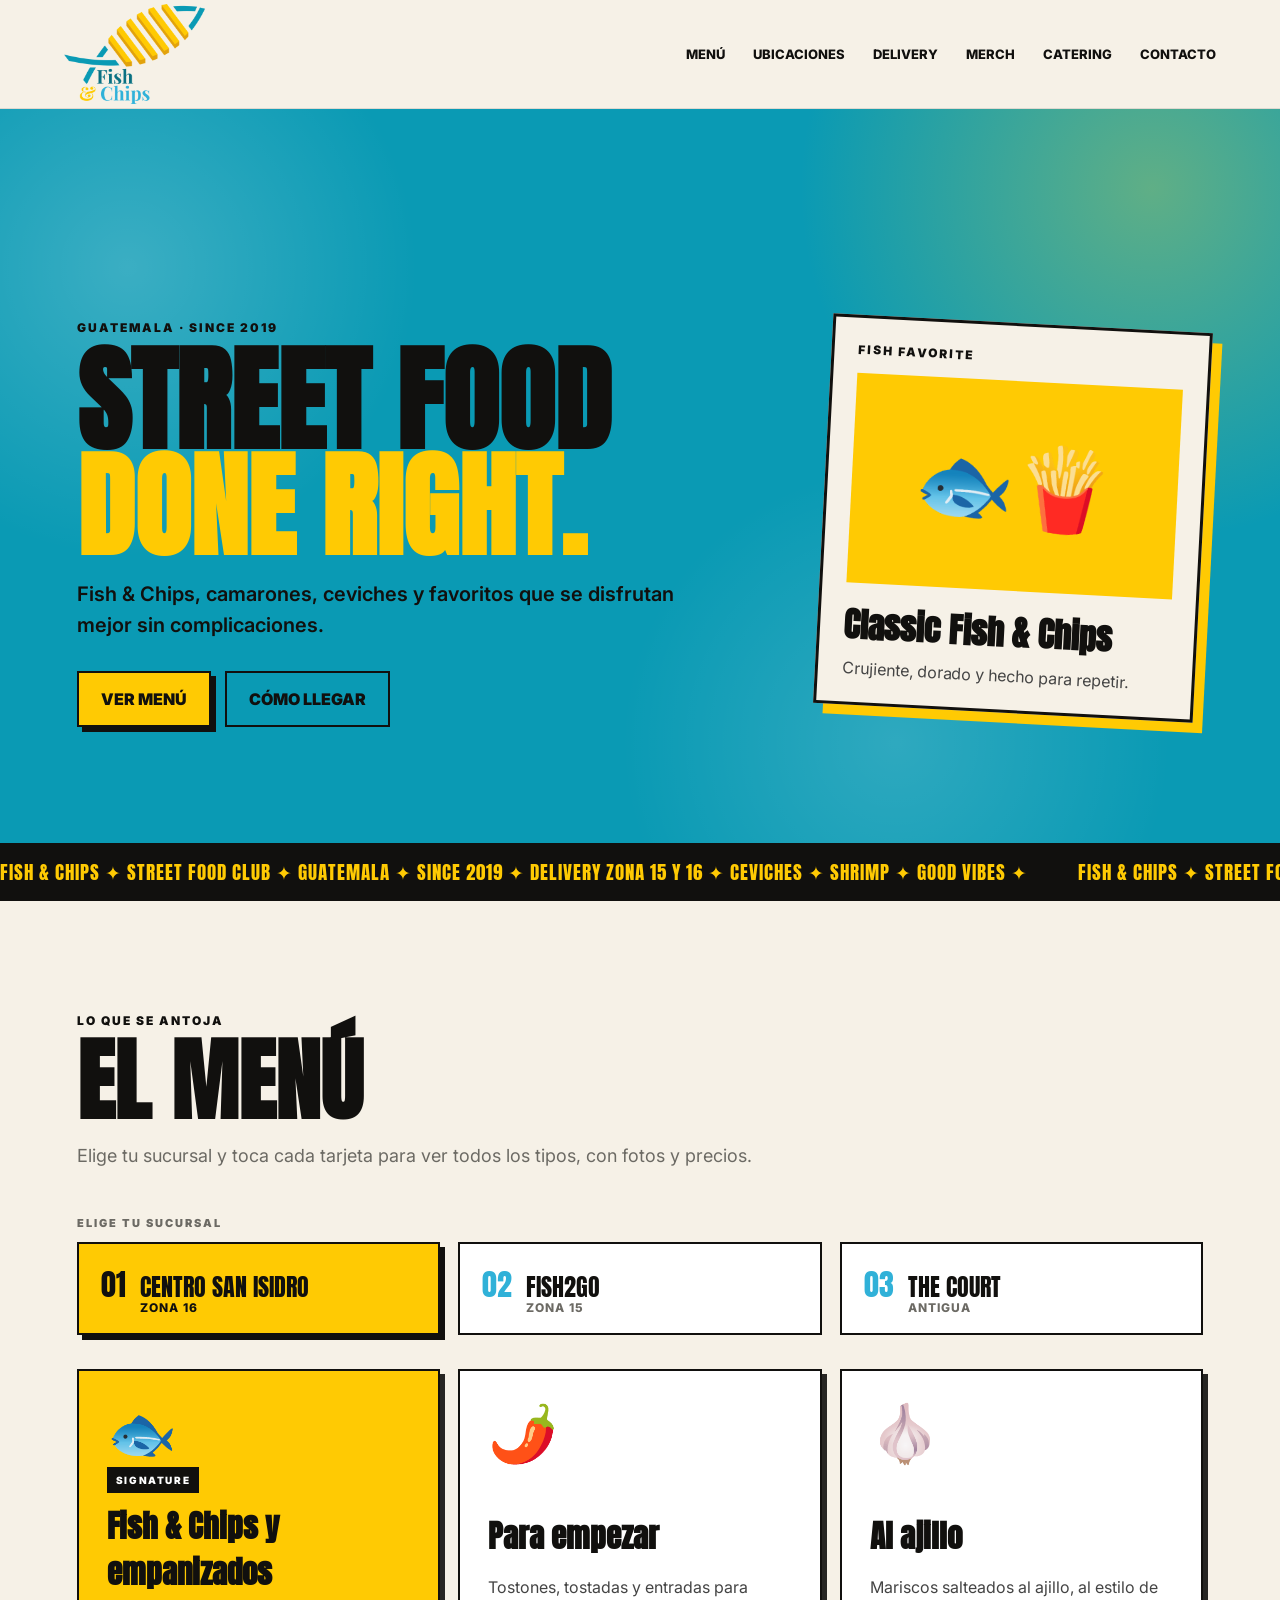
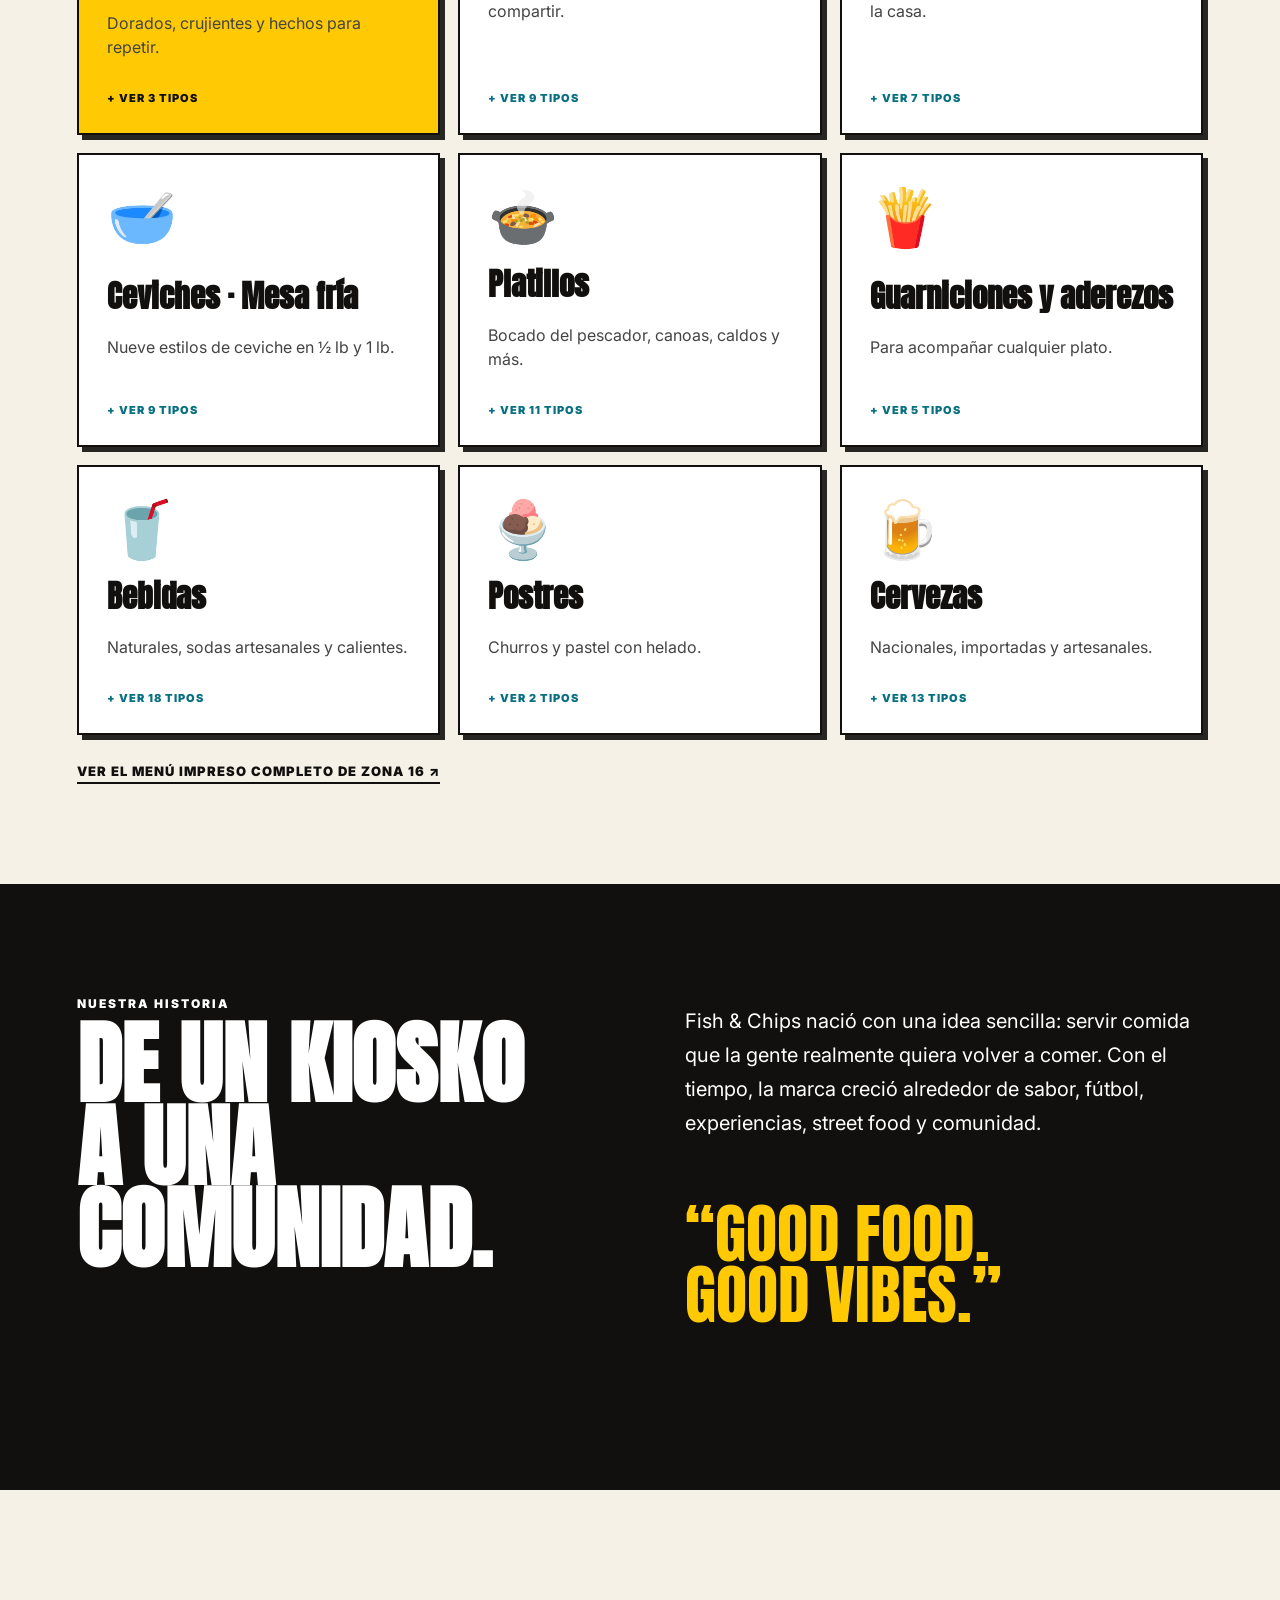
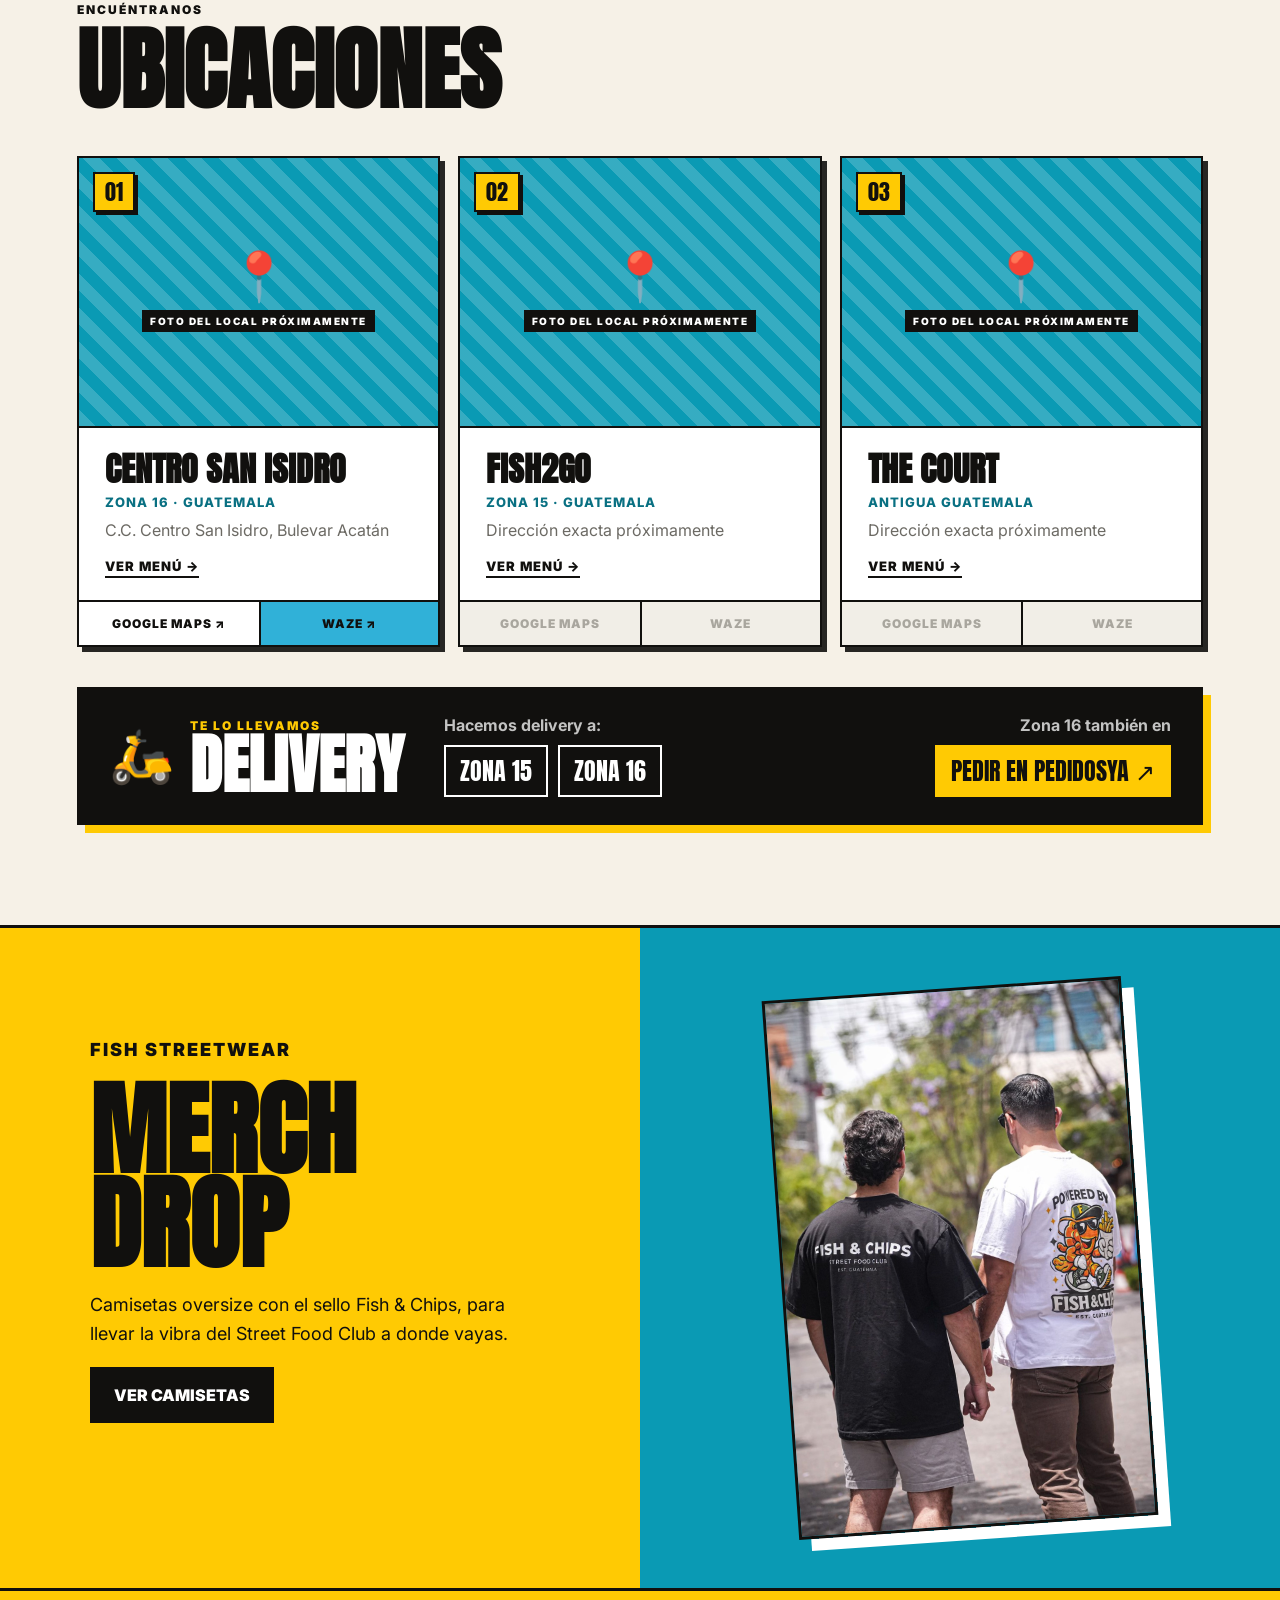
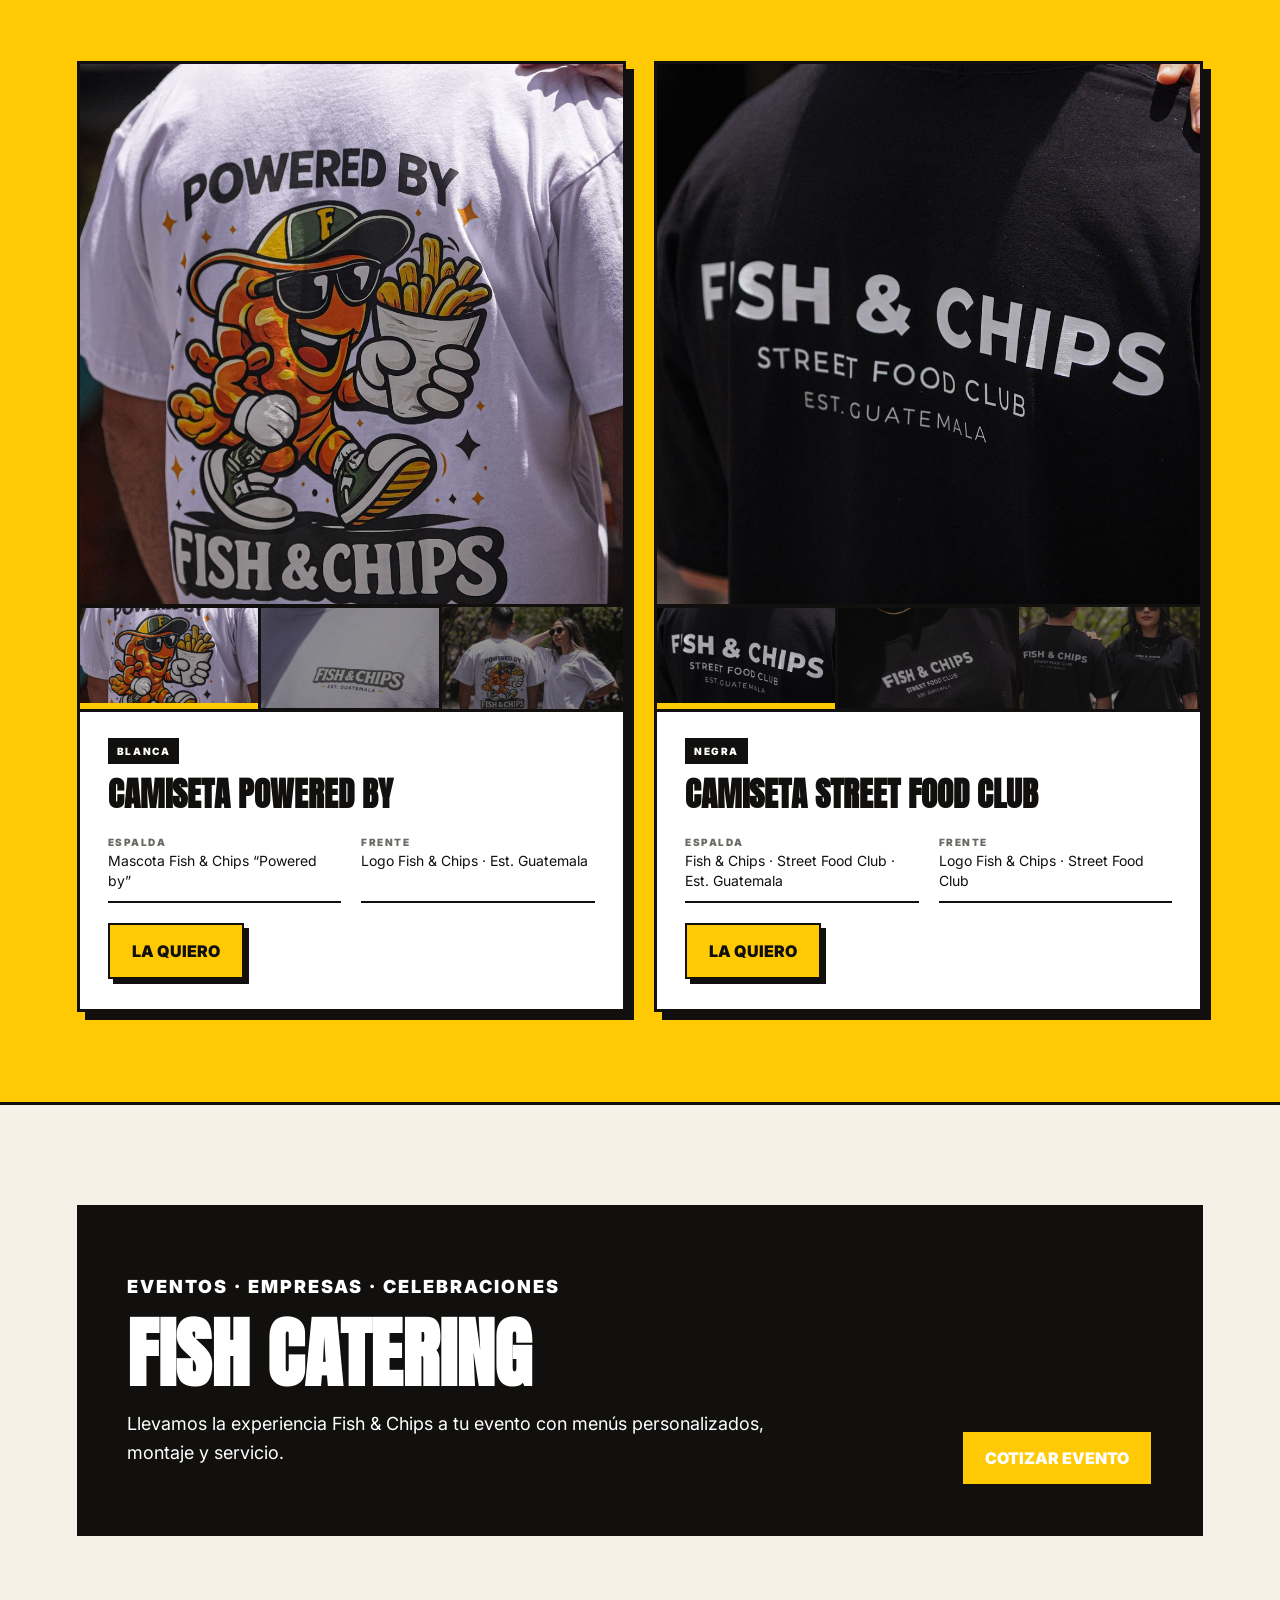
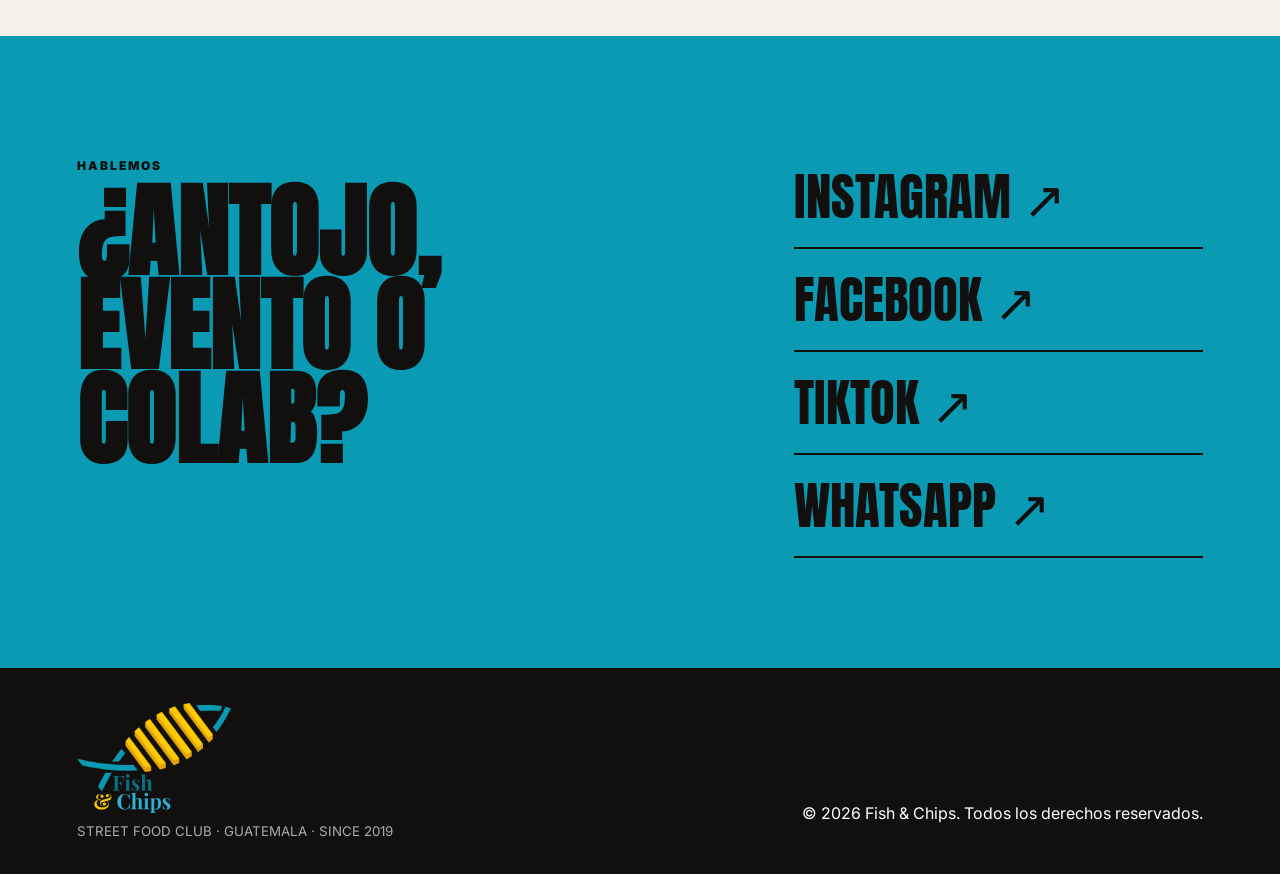
==== commit 241b489d: "Intercambiar menús de Zona 15 y Zona 16 El menú impreso (revista) es de Centro San Isidro, Zona 16, " ====
--- a/index.html
+++ b/index.html
@@ -67,7 +67,7 @@
       <div class="branch-tabs"></div>
 
       <div class="menu-grid" aria-live="polite">
-        <noscript><a class="btn btn-primary" href="menu-zona15.html">VER MENÚ ZONA 15</a></noscript>
+        <noscript><a class="btn btn-primary" href="menu-zona16.html">VER MENÚ ZONA 16</a></noscript>
       </div>
 
       <dialog class="dish-dialog" aria-labelledby="dish-title"></dialog>
@@ -253,7 +253,7 @@
   </footer>
 
   <script src="script.js?v=3"></script>
-  <script src="menu-data.js?v=3"></script>
+  <script src="menu-data.js?v=4"></script>
   <script src="menu.js?v=3"></script>
 </body>
 </html>
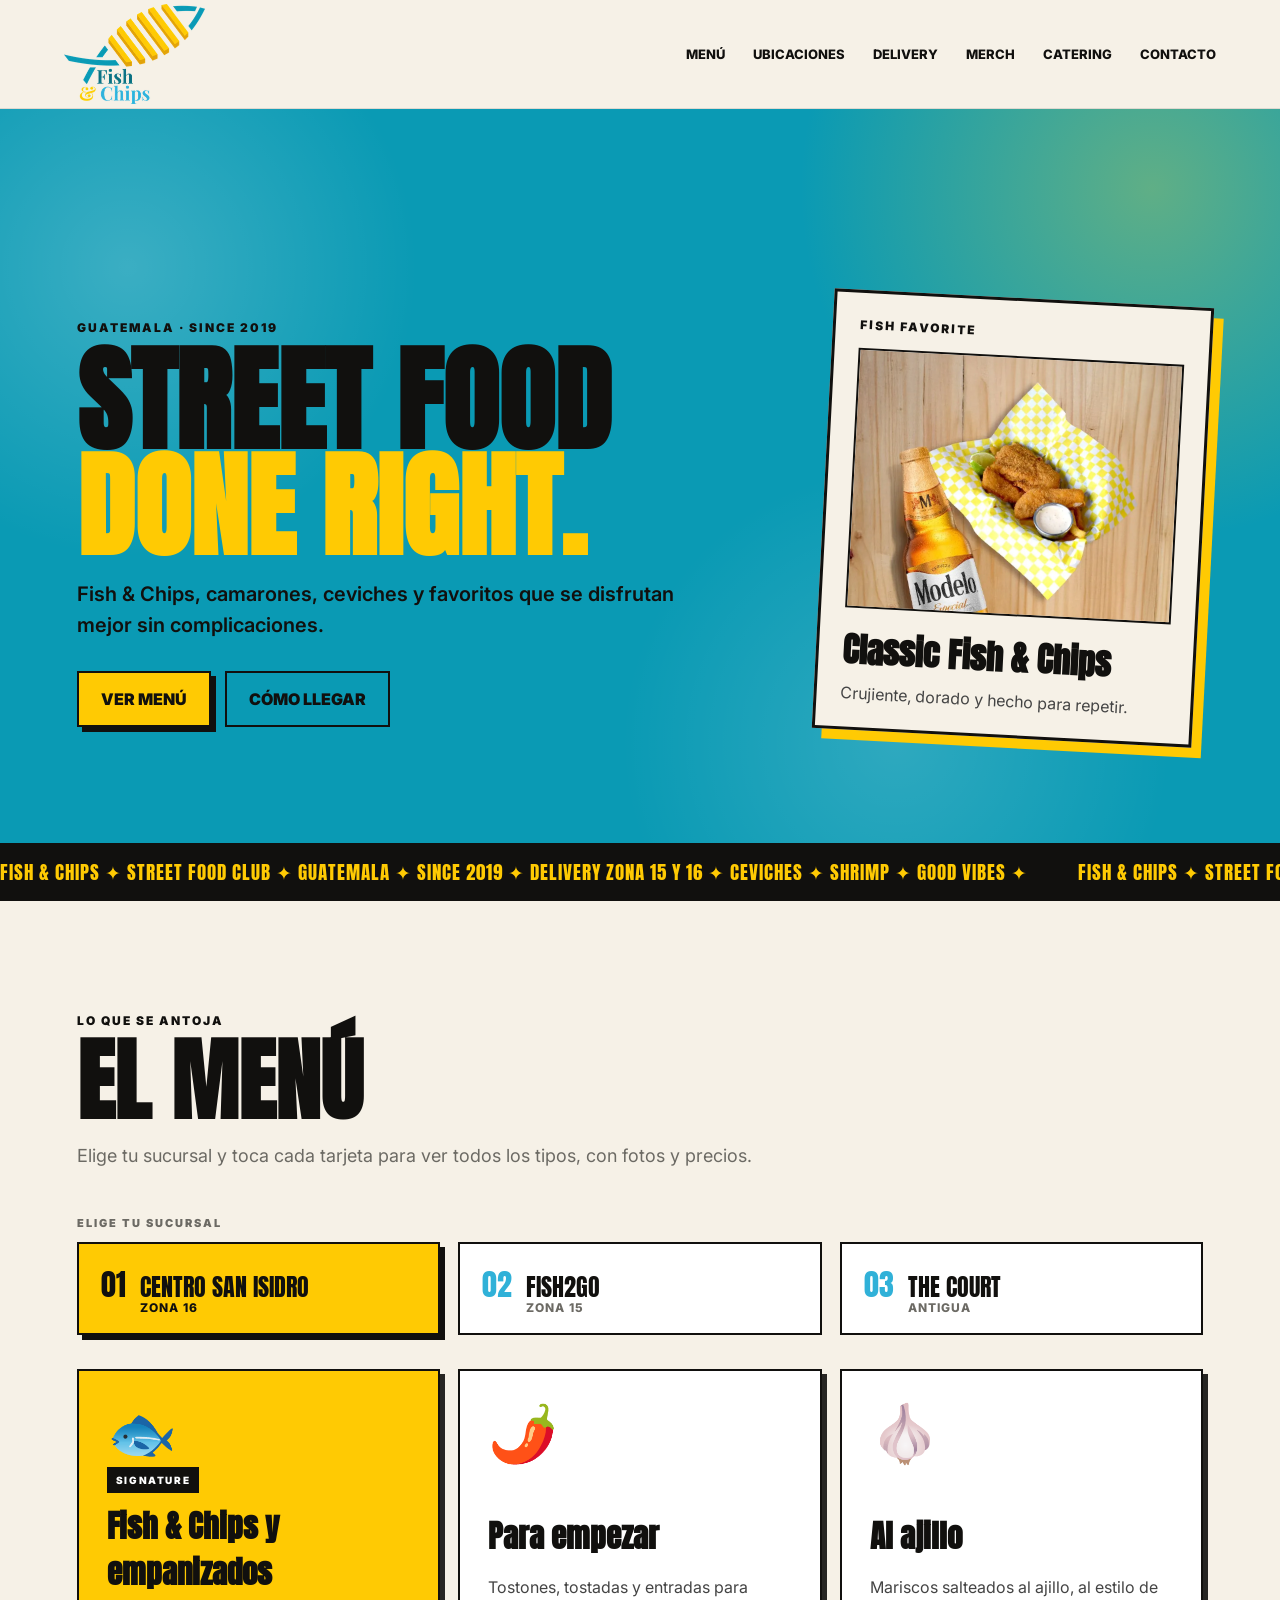
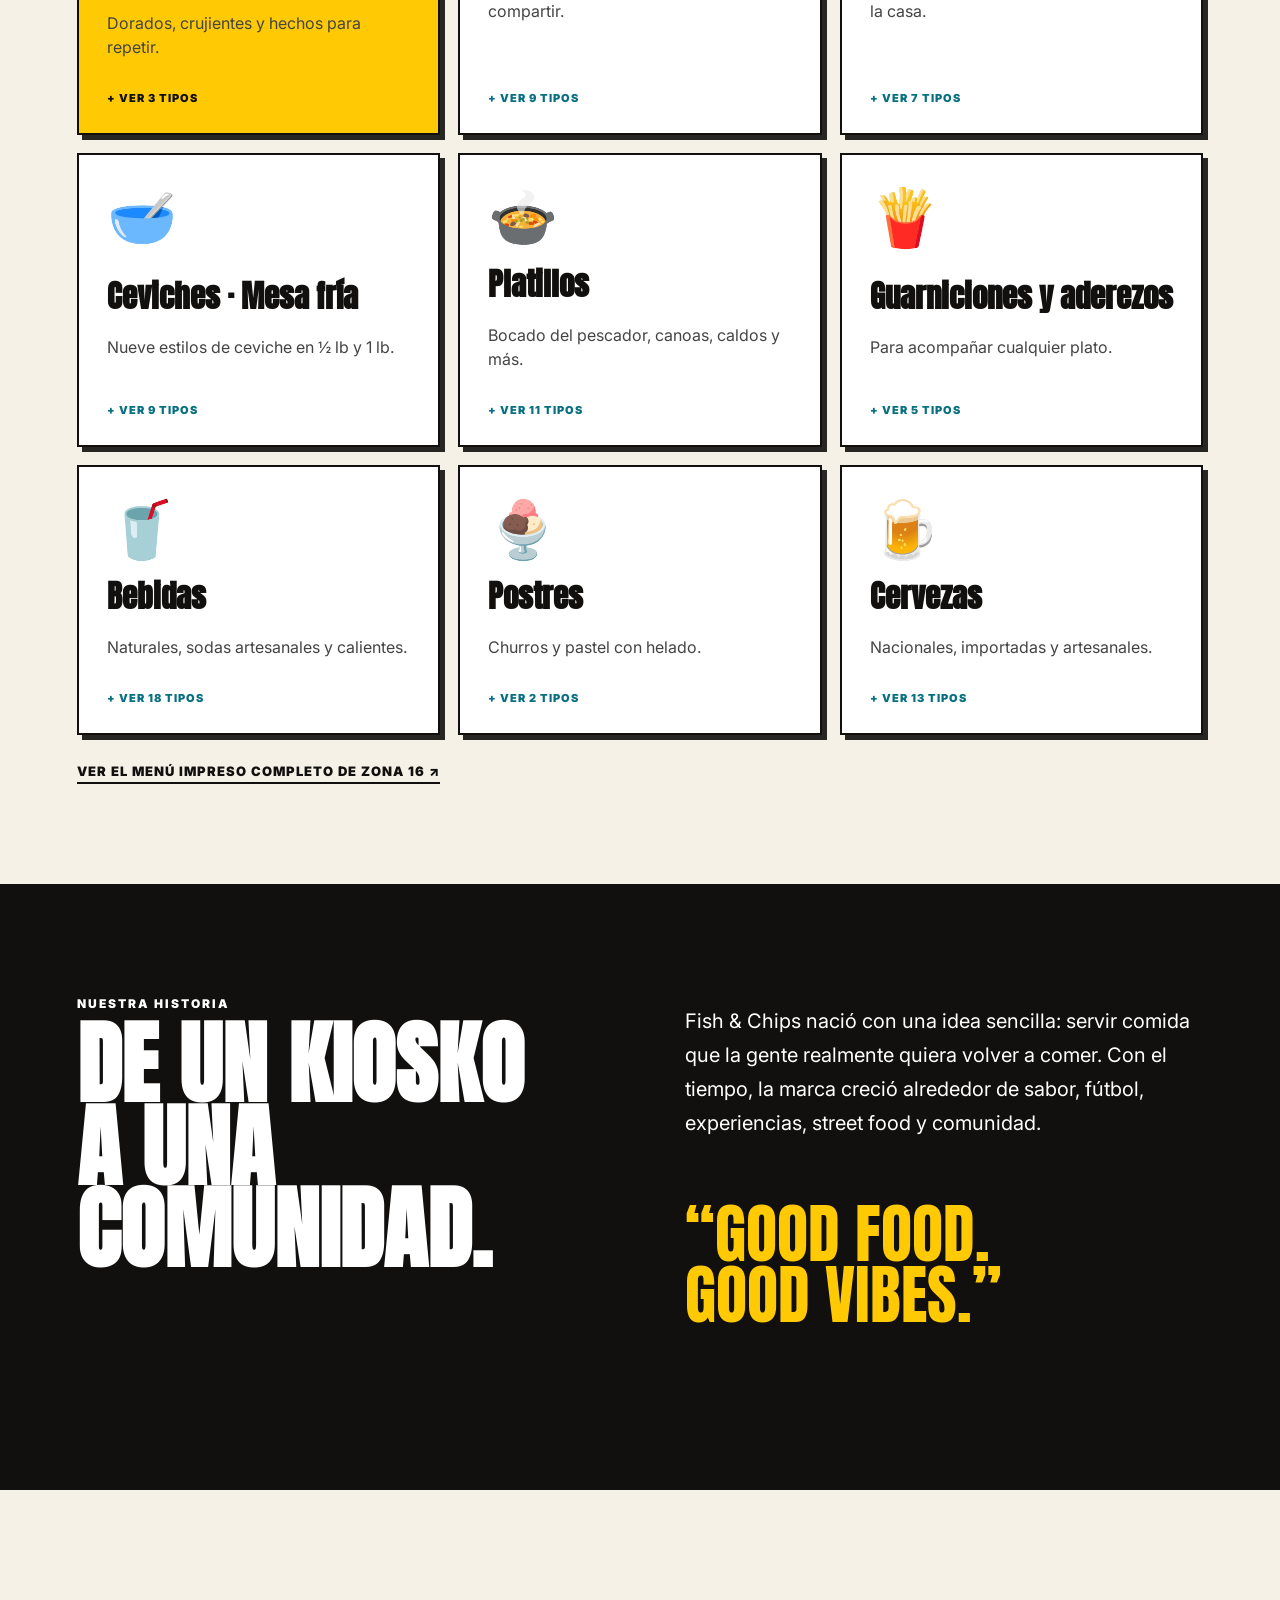
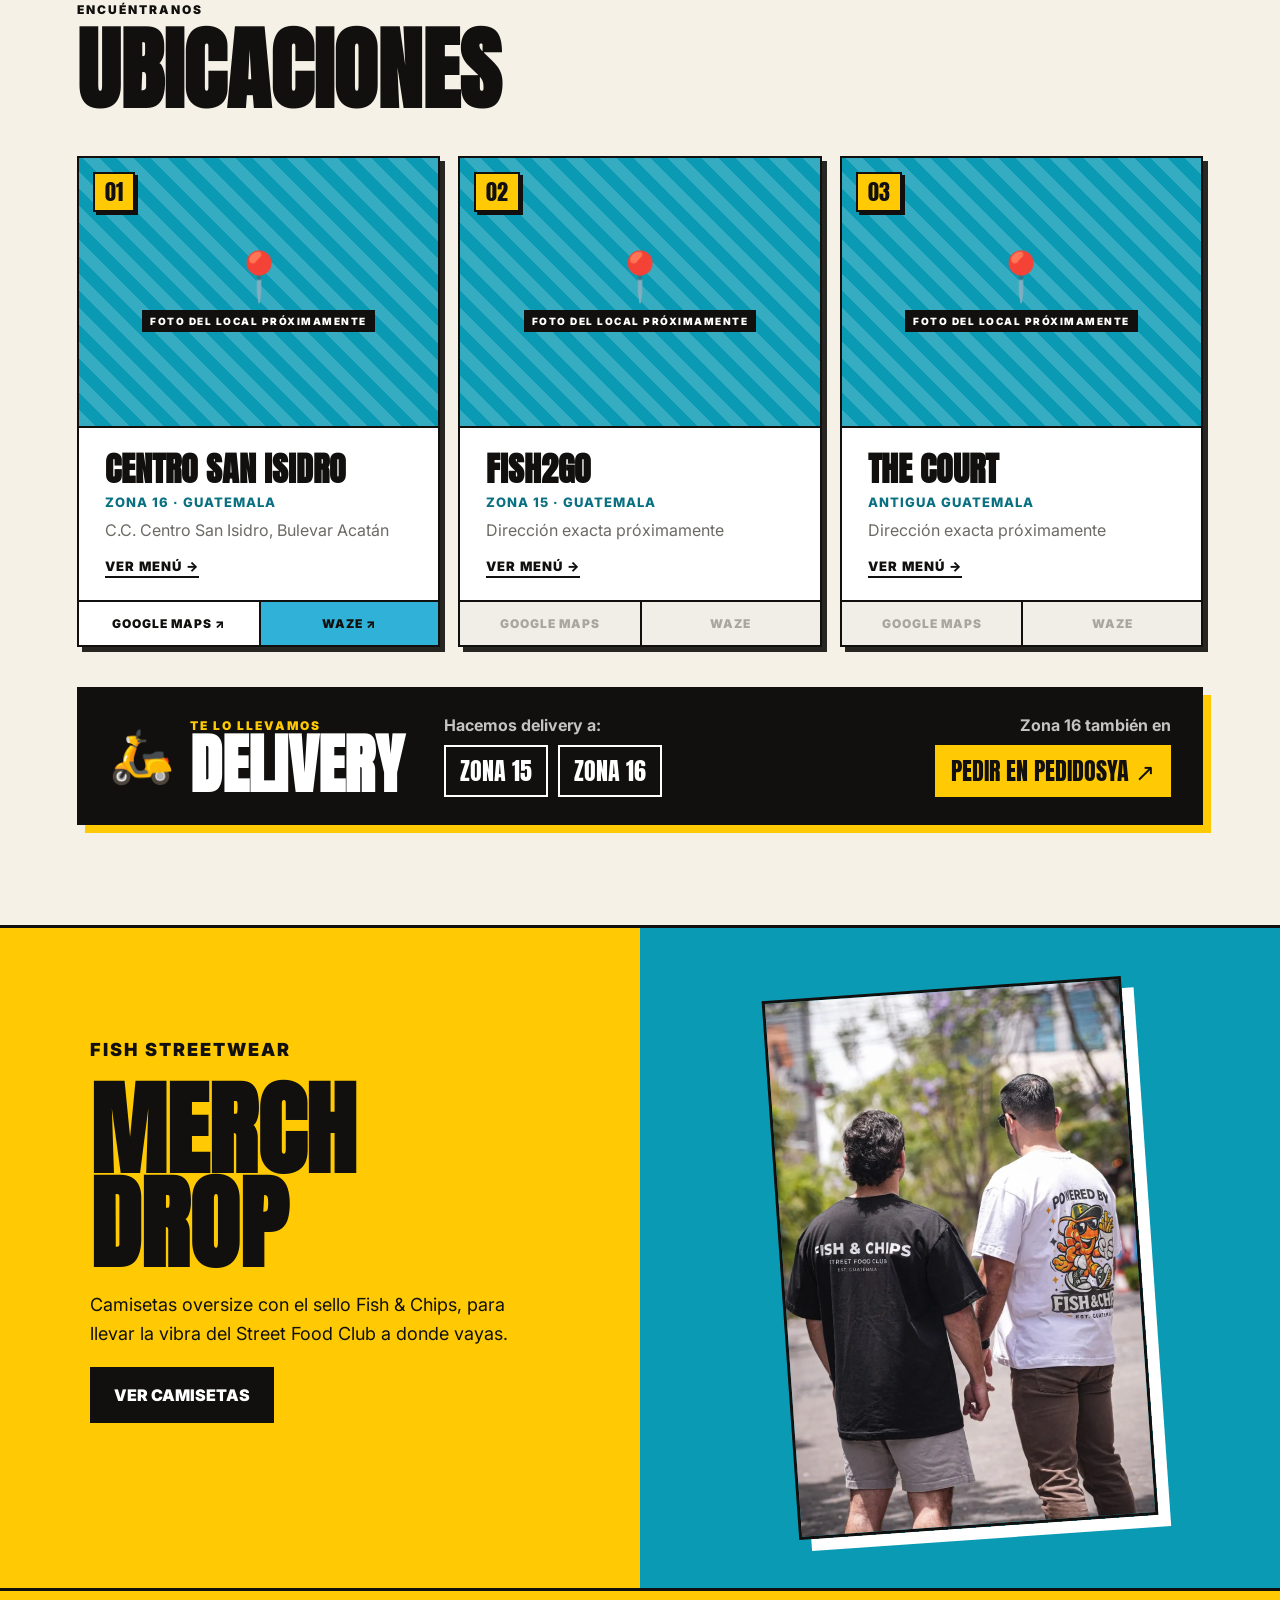
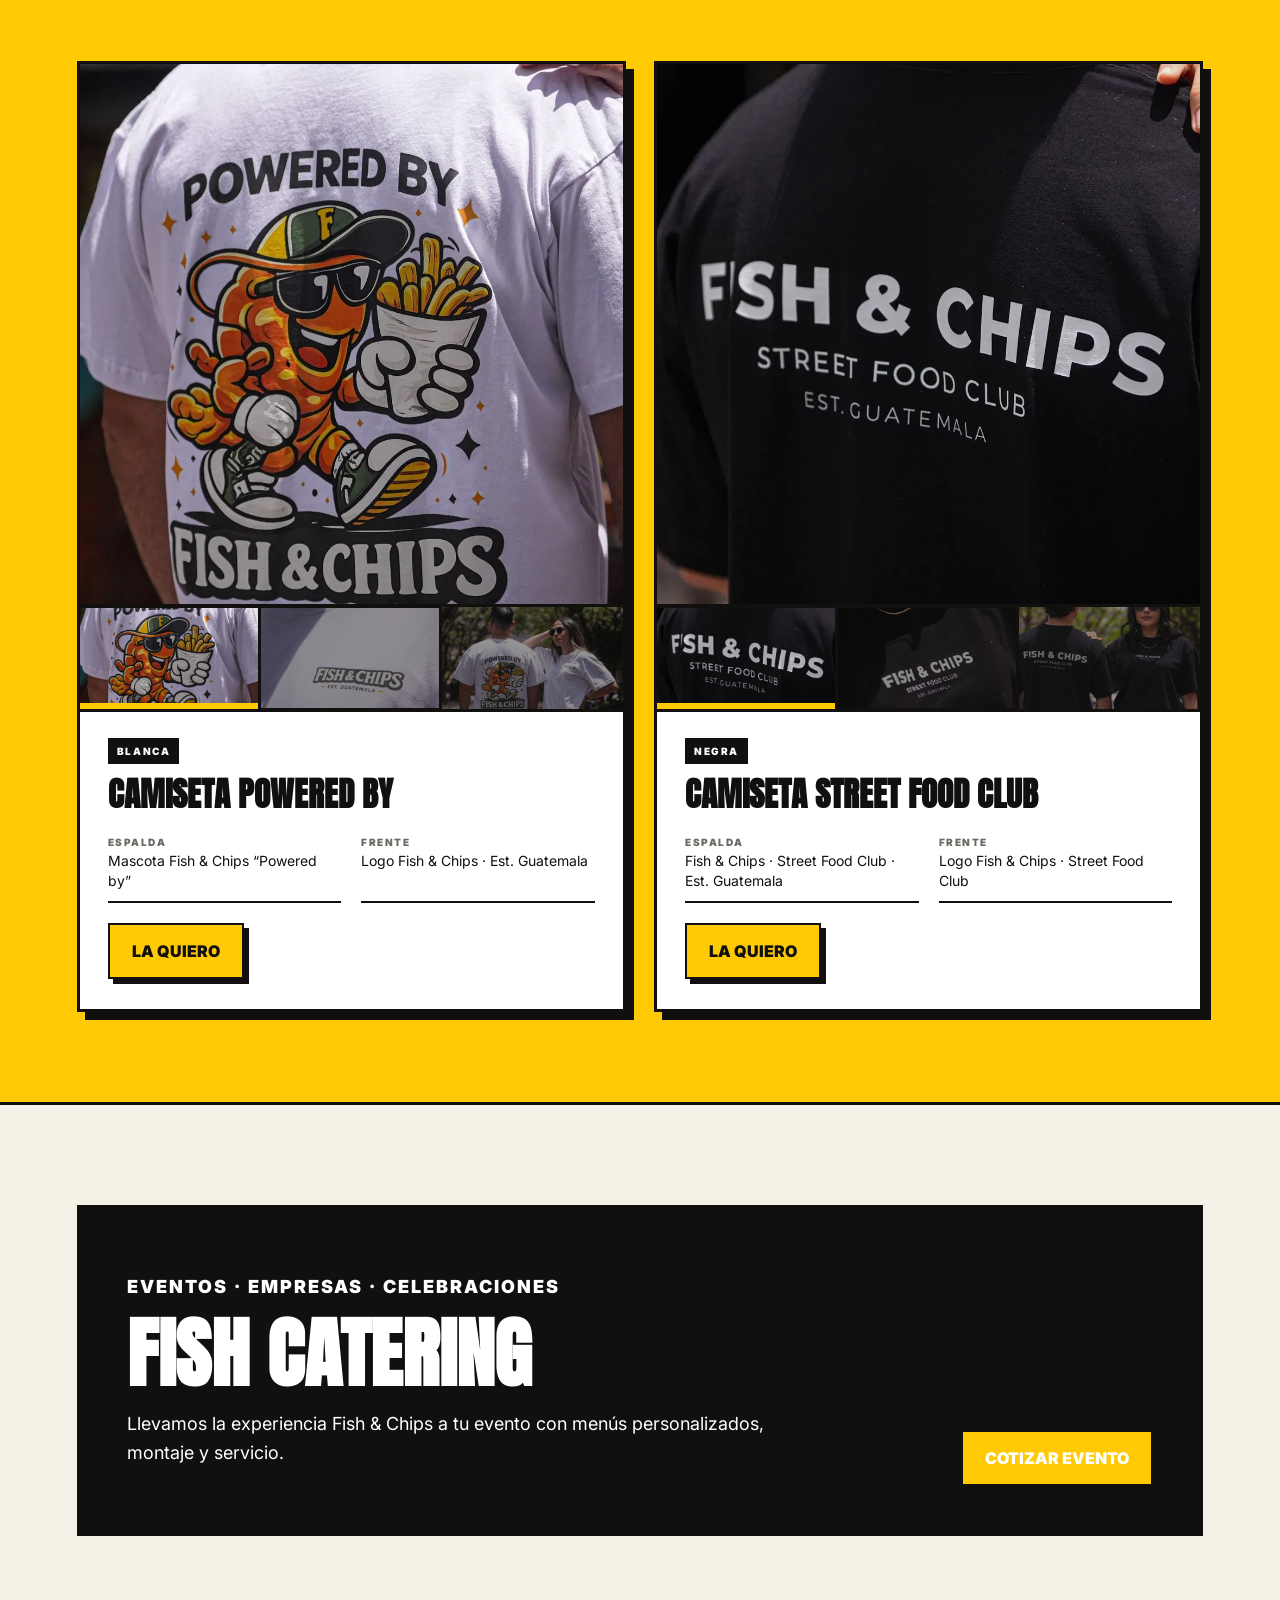
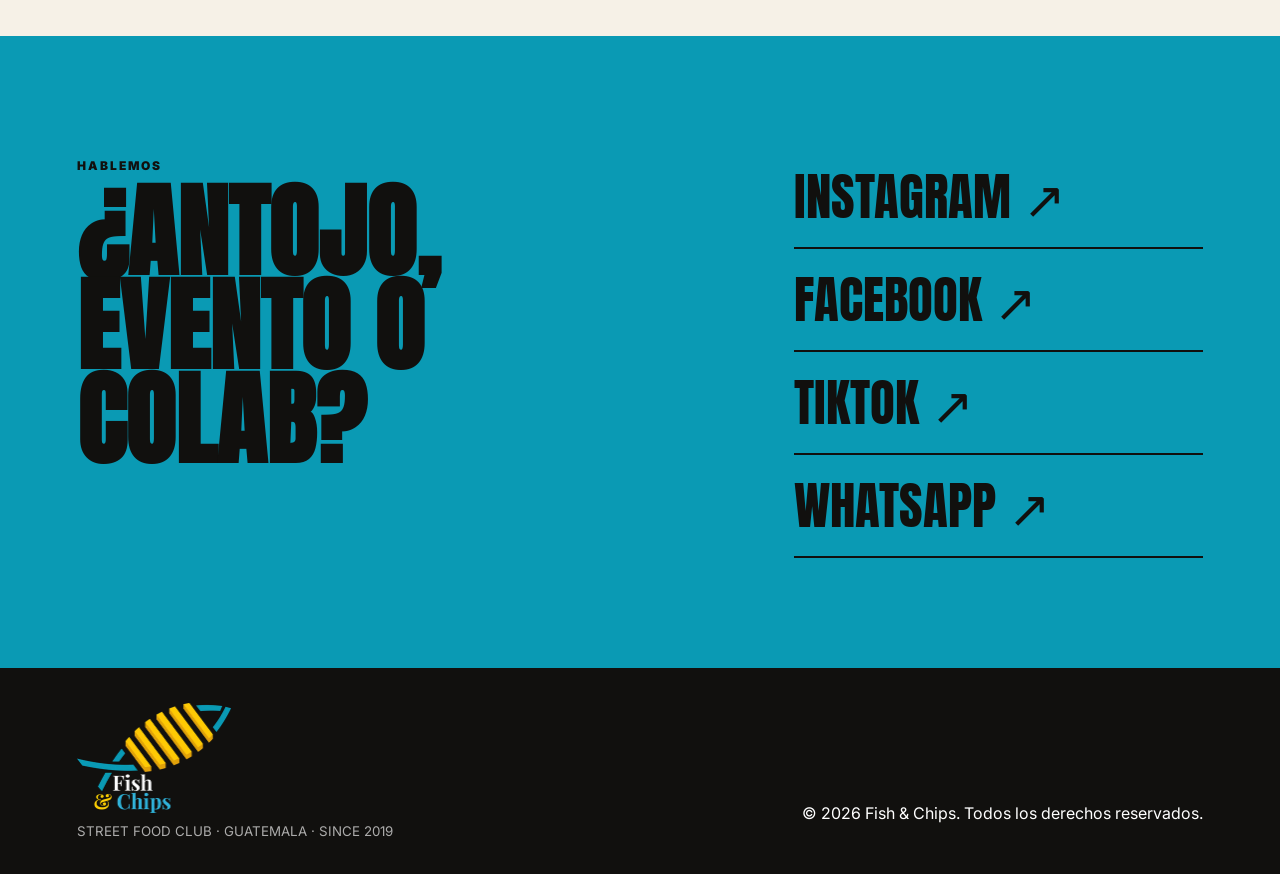
==== commit b57f99b1: "Mejoras de diseño, velocidad y SEO sin cambiar la identidad - Foto real del fish & chips en la tarje" ====
--- a/index.html
+++ b/index.html
@@ -5,19 +5,49 @@
   <meta name="viewport" content="width=device-width, initial-scale=1.0" />
   <meta name="description" content="Fish & Chips Guatemala — Street Food Club. Menú, ubicaciones, merch, catering y contacto." />
   <title>Fish & Chips | Street Food Club</title>
+  <link rel="canonical" href="https://fishandchipsgt.com/" />
+  <meta property="og:type" content="website" />
+  <meta property="og:site_name" content="Fish & Chips Guatemala" />
+  <meta property="og:locale" content="es_GT" />
+  <meta property="og:title" content="Fish & Chips | Street Food Club" />
+  <meta property="og:description" content="Fish & Chips, camarones y ceviches en Guatemala. Mira el menú de cada sucursal, delivery a Zona 15 y 16, merch y catering." />
+  <meta property="og:url" content="https://fishandchipsgt.com/" />
+  <meta property="og:image" content="https://fishandchipsgt.com/assets/img/og-image.jpg" />
+  <meta property="og:image:width" content="1200" />
+  <meta property="og:image:height" content="630" />
+  <meta name="twitter:card" content="summary_large_image" />
+  <meta name="theme-color" content="#0a9ab4" />
   <link rel="preconnect" href="https://fonts.googleapis.com">
   <link rel="preconnect" href="https://fonts.gstatic.com" crossorigin>
   <link href="https://fonts.googleapis.com/css2?family=Anton&family=Inter:wght@400;500;600;700;800&display=swap" rel="stylesheet">
-  <link rel="stylesheet" href="styles.css?v=13" />
+  <link rel="stylesheet" href="styles.css?v=14" />
   <link rel="icon" type="image/png" sizes="32x32" href="assets/img/favicon-32.png" />
   <link rel="apple-touch-icon" href="assets/img/apple-touch-icon.png" />
+  <script type="application/ld+json">
+  {
+    "@context": "https://schema.org",
+    "@type": "Restaurant",
+    "name": "Fish & Chips Guatemala",
+    "url": "https://fishandchipsgt.com/",
+    "logo": "https://fishandchipsgt.com/assets/img/logo-icon-512.png",
+    "image": "https://fishandchipsgt.com/assets/img/og-image.jpg",
+    "servesCuisine": ["Mariscos", "Fish and chips", "Ceviches"],
+    "hasMenu": "https://fishandchipsgt.com/menu-zona16.html",
+    "address": {
+      "@type": "PostalAddress",
+      "streetAddress": "Centro Comercial Centro San Isidro, Bulevar Acatán, Zona 16",
+      "addressLocality": "Ciudad de Guatemala",
+      "addressCountry": "GT"
+    }
+  }
+  </script>
 </head>
 <body>
   <header class="topbar">
     <a href="#inicio" class="brand" aria-label="Fish & Chips">
-      <img class="brand-logo" src="assets/img/logo-full.png" alt="Fish & Chips" />
+      <img class="brand-logo" src="assets/img/logo.webp" alt="Fish & Chips" width="281" height="200" />
     </a>
-    <nav class="nav">
+    <nav class="nav" id="nav">
       <a href="#menu">Menú</a>
       <a href="#ubicaciones">Ubicaciones</a>
       <a href="#delivery">Delivery</a>
@@ -25,7 +55,7 @@
       <a href="#catering">Catering</a>
       <a href="#contacto">Contacto</a>
     </nav>
-    <button class="menu-toggle" aria-label="Abrir menú">☰</button>
+    <button class="menu-toggle" aria-label="Abrir menú" aria-expanded="false" aria-controls="nav">☰</button>
   </header>
 
   <main>
@@ -43,7 +73,7 @@
 
       <div class="hero-card">
         <div class="hero-card-top">FISH FAVORITE</div>
-        <div class="food-visual">🐟🍟</div>
+        <div class="food-visual"><img src="assets/menu-photos/fish-and-chips.webp" alt="Fish and chips con papas y aderezo" width="900" height="900" fetchpriority="high" /></div>
         <h3>Classic Fish & Chips</h3>
         <p>Crujiente, dorado y hecho para repetir.</p>
       </div>
@@ -94,7 +124,7 @@
         <article class="location-card">
           <div class="location-photo">
             <span class="location-number">01</span>
-            <!-- Foto del local: reemplazar este bloque por <img src="assets/locales/ARCHIVO.jpg" alt="Local Fish & Chips en Centro San Isidro" loading="lazy" /> -->
+            <!-- Foto del local: reemplazar este bloque por <img src="assets/locales/ARCHIVO.webp" alt="Local Fish & Chips en Centro San Isidro" loading="lazy" /> -->
             <div class="location-photo-empty"><span>📍</span><small>FOTO DEL LOCAL PRÓXIMAMENTE</small></div>
           </div>
           <div class="location-body">
@@ -112,7 +142,7 @@
         <article class="location-card">
           <div class="location-photo">
             <span class="location-number">02</span>
-            <!-- Foto del local: reemplazar este bloque por <img src="assets/locales/ARCHIVO.jpg" alt="Local Fish2Go en Zona 15" loading="lazy" /> -->
+            <!-- Foto del local: reemplazar este bloque por <img src="assets/locales/ARCHIVO.webp" alt="Local Fish2Go en Zona 15" loading="lazy" /> -->
             <div class="location-photo-empty"><span>📍</span><small>FOTO DEL LOCAL PRÓXIMAMENTE</small></div>
           </div>
           <div class="location-body">
@@ -130,7 +160,7 @@
         <article class="location-card">
           <div class="location-photo">
             <span class="location-number">03</span>
-            <!-- Foto del local: reemplazar este bloque por <img src="assets/locales/ARCHIVO.jpg" alt="Local The Court en Antigua" loading="lazy" /> -->
+            <!-- Foto del local: reemplazar este bloque por <img src="assets/locales/ARCHIVO.webp" alt="Local The Court en Antigua" loading="lazy" /> -->
             <div class="location-photo-empty"><span>📍</span><small>FOTO DEL LOCAL PRÓXIMAMENTE</small></div>
           </div>
           <div class="location-body">
@@ -173,17 +203,17 @@
         <a class="btn btn-dark" href="#merch-productos">VER CAMISETAS</a>
       </div>
       <div class="merch-visual">
-        <img class="merch-hero-photo" src="assets/merch/coleccion.jpg" alt="Camisetas Fish & Chips negra y blanca, vistas de espalda" loading="lazy" />
+        <img class="merch-hero-photo" src="assets/merch/coleccion.webp" alt="Camisetas Fish & Chips negra y blanca, vistas de espalda" loading="lazy" />
       </div>
 
       <div class="merch-products" id="merch-productos">
         <article class="product-card">
           <div class="product-gallery">
-            <img class="product-main" src="assets/merch/powered-by-espalda.jpg" alt="Camiseta blanca Powered By, espalda" loading="lazy" />
+            <img class="product-main" src="assets/merch/powered-by-espalda.webp" alt="Camiseta blanca Powered By, espalda" loading="lazy" />
             <div class="product-thumbs">
-              <button type="button" class="active" data-src="assets/merch/powered-by-espalda.jpg" data-alt="Camiseta blanca Powered By, espalda"><img src="assets/merch/powered-by-espalda.jpg" alt="" loading="lazy" /></button>
-              <button type="button" data-src="assets/merch/powered-by-frente.jpg" data-alt="Camiseta blanca Powered By, logo al frente"><img src="assets/merch/powered-by-frente.jpg" alt="" loading="lazy" /></button>
-              <button type="button" data-src="assets/merch/powered-by-puesta.jpg" data-alt="Camiseta blanca Powered By puesta"><img src="assets/merch/powered-by-puesta.jpg" alt="" loading="lazy" /></button>
+              <button type="button" class="active" data-src="assets/merch/powered-by-espalda.webp" data-alt="Camiseta blanca Powered By, espalda"><img src="assets/merch/powered-by-espalda.webp" alt="" loading="lazy" /></button>
+              <button type="button" data-src="assets/merch/powered-by-frente.webp" data-alt="Camiseta blanca Powered By, logo al frente"><img src="assets/merch/powered-by-frente.webp" alt="" loading="lazy" /></button>
+              <button type="button" data-src="assets/merch/powered-by-puesta.webp" data-alt="Camiseta blanca Powered By puesta"><img src="assets/merch/powered-by-puesta.webp" alt="" loading="lazy" /></button>
             </div>
           </div>
           <div class="product-info">
@@ -199,11 +229,11 @@
 
         <article class="product-card">
           <div class="product-gallery">
-            <img class="product-main" src="assets/merch/street-food-club-espalda.jpg" alt="Camiseta negra Street Food Club, espalda" loading="lazy" />
+            <img class="product-main" src="assets/merch/street-food-club-espalda.webp" alt="Camiseta negra Street Food Club, espalda" loading="lazy" />
             <div class="product-thumbs">
-              <button type="button" class="active" data-src="assets/merch/street-food-club-espalda.jpg" data-alt="Camiseta negra Street Food Club, espalda"><img src="assets/merch/street-food-club-espalda.jpg" alt="" loading="lazy" /></button>
-              <button type="button" data-src="assets/merch/street-food-club-frente.jpg" data-alt="Camiseta negra Street Food Club, logo al frente"><img src="assets/merch/street-food-club-frente.jpg" alt="" loading="lazy" /></button>
-              <button type="button" data-src="assets/merch/street-food-club-puesta.jpg" data-alt="Camiseta negra Street Food Club puesta"><img src="assets/merch/street-food-club-puesta.jpg" alt="" loading="lazy" /></button>
+              <button type="button" class="active" data-src="assets/merch/street-food-club-espalda.webp" data-alt="Camiseta negra Street Food Club, espalda"><img src="assets/merch/street-food-club-espalda.webp" alt="" loading="lazy" /></button>
+              <button type="button" data-src="assets/merch/street-food-club-frente.webp" data-alt="Camiseta negra Street Food Club, logo al frente"><img src="assets/merch/street-food-club-frente.webp" alt="" loading="lazy" /></button>
+              <button type="button" data-src="assets/merch/street-food-club-puesta.webp" data-alt="Camiseta negra Street Food Club puesta"><img src="assets/merch/street-food-club-puesta.webp" alt="" loading="lazy" /></button>
             </div>
           </div>
           <div class="product-info">
@@ -246,14 +276,14 @@
 
   <footer>
     <div class="footer-brand">
-      <img class="footer-logo" src="assets/img/logo-full.png" alt="Fish & Chips" />
+      <img class="footer-logo" src="assets/img/logo-footer.webp" alt="Fish & Chips" width="309" height="220" loading="lazy" />
       <small>STREET FOOD CLUB · GUATEMALA · SINCE 2019</small>
     </div>
     <p>© <span id="year"></span> Fish & Chips. Todos los derechos reservados.</p>
   </footer>
 
-  <script src="script.js?v=3"></script>
-  <script src="menu-data.js?v=4"></script>
+  <script src="script.js?v=4"></script>
+  <script src="menu-data.js?v=5"></script>
   <script src="menu.js?v=3"></script>
 </body>
 </html>
--- a/styles.css
+++ b/styles.css
@@ -17,6 +17,8 @@
   color:var(--ink);
 }
 a{color:inherit;text-decoration:none}
+a:focus-visible,button:focus-visible{outline:3px solid var(--ink);outline-offset:3px}
+.story :focus-visible,.catering-box :focus-visible,.delivery-box :focus-visible,footer :focus-visible,.menu-lightbox :focus-visible{outline-color:var(--yellow)}
 .topbar{
   position:sticky;top:0;z-index:50;
   display:flex;align-items:center;justify-content:space-between;
@@ -26,7 +28,9 @@
   border-bottom:1px solid rgba(17,16,14,.1);
 }
 .brand{display:flex;align-items:center}
-.brand-logo{height:100px;width:auto;display:block}
+.brand-logo{height:100px;width:auto;display:block;transition:height .25s ease}
+.topbar.is-compact .brand-logo{height:60px}
+.topbar.is-compact{box-shadow:0 2px 0 rgba(17,16,14,.08)}
 .nav{display:flex;gap:28px;font-weight:800;font-size:13px;text-transform:uppercase}
 .nav a:hover{color:var(--turq-dark)}
 .menu-toggle{display:none;background:none;border:none;font-size:28px}
@@ -84,10 +88,11 @@
 .hero-card-top{font-size:12px;font-weight:900;letter-spacing:2px}
 .food-visual{
   display:grid;place-items:center;
-  font-size:80px;height:210px;
-  background:var(--yellow);
+  font-size:80px;height:260px;overflow:hidden;
+  background:var(--yellow);border:2px solid var(--ink);
   margin:16px 0;
 }
+.food-visual img{width:100%;height:100%;object-fit:cover;display:block}
 .hero-card h3{font-family:Anton,sans-serif;font-size:34px;margin:8px 0}
 .hero-card p{margin:0;color:#444}
 
@@ -311,7 +316,7 @@
 .menu-page-empty{text-align:center}
 .menu-gallery{max-width:680px;margin:0 auto;display:flex;flex-direction:column;gap:26px}
 .menu-gallery img{
-  width:100%;display:block;
+  width:100%;height:auto;display:block;cursor:zoom-in;transition:transform .2s ease;
   border:2px solid var(--ink);
   box-shadow:6px 6px 0 rgba(17,16,14,.9);
 }
@@ -386,8 +391,49 @@
 .footer-logo{height:110px;width:auto;display:block}
 .footer-brand small{opacity:.65}
 
+.menu-gallery img:hover{transform:translate(-2px,-2px)}
+.menu-gallery-hint{text-align:center;margin:0 0 22px;font-size:12px;font-weight:900;letter-spacing:1.5px;color:var(--muted)}
+
+/* Visor del menú impreso */
+body:has(.menu-lightbox[open]){overflow:hidden}
+.menu-lightbox{
+  width:100%;height:100%;max-width:100%;max-height:100%;margin:0;padding:0;border:none;
+  background:rgba(17,16,14,.96);color:white;
+}
+.menu-lightbox::backdrop{background:rgba(17,16,14,.96)}
+.lightbox-bar{
+  position:absolute;top:0;left:0;right:0;z-index:2;
+  display:flex;align-items:center;justify-content:space-between;gap:12px;padding:14px 18px;
+  background:linear-gradient(rgba(17,16,14,.95),rgba(17,16,14,0));
+}
+.lightbox-count{font-family:Anton,sans-serif;font-size:22px;letter-spacing:1px}
+.lightbox-actions{display:flex;gap:10px}
+.lightbox-btn{
+  min-width:46px;height:46px;padding:0 14px;cursor:pointer;
+  font:900 13px/1 Inter,Arial,sans-serif;letter-spacing:1px;color:var(--ink);
+  background:var(--yellow);border:2px solid var(--ink);box-shadow:3px 3px 0 rgba(255,255,255,.25);
+}
+.lightbox-stage{position:absolute;inset:0;overflow:auto;display:grid;place-items:center;padding:74px 70px 24px}
+.lightbox-stage img{max-width:100%;max-height:100%;width:auto;height:auto;display:block;cursor:zoom-in;border:2px solid var(--ink)}
+.lightbox-stage.is-zoomed{place-items:start center}
+.lightbox-stage.is-zoomed img{max-width:none;max-height:none;width:min(1400px,200%);cursor:zoom-out}
+.lightbox-nav{
+  position:absolute;top:50%;z-index:2;transform:translateY(-50%);
+  width:48px;height:64px;font-size:26px;font-weight:900;cursor:pointer;color:var(--ink);
+  background:var(--yellow);border:2px solid var(--ink);
+}
+.lightbox-prev{left:12px}
+.lightbox-next{right:12px}
+.lightbox-nav:disabled{opacity:.3;cursor:default}
+
+@media (prefers-reduced-motion: reduce){
+  html{scroll-behavior:auto}
+  *,*::before,*::after{animation-duration:.01ms!important;animation-iteration-count:1!important;transition-duration:.01ms!important}
+  .ticker-track{animation:none}
+}
+
 @media (max-width: 900px){
-  .nav{display:none;position:absolute;top:70px;left:0;right:0;background:var(--cream);padding:22px 6vw;flex-direction:column;border-bottom:2px solid var(--ink)}
+  .nav{display:none;position:absolute;top:100%;left:0;right:0;background:var(--cream);padding:22px 6vw;flex-direction:column;border-bottom:2px solid var(--ink)}
   .nav.open{display:flex}
   .menu-toggle{display:block}
   .hero{grid-template-columns:1fr;padding-top:80px;padding-bottom:120px}
@@ -403,7 +449,13 @@
   .catering-box{align-items:start;flex-direction:column}
 }
 @media (max-width: 600px){
-  .topbar{padding:14px 18px}
+  .topbar{padding:8px 18px}
+  .brand-logo{height:72px}
+  .topbar.is-compact .brand-logo{height:50px}
+  .food-visual{height:220px}
+  .lightbox-stage{padding:70px 10px 90px}
+  .lightbox-nav{top:auto;bottom:16px;transform:none}
+  .lightbox-stage.is-zoomed img{width:260%}
   .brand{font-size:22px}
   .hero{padding-left:22px;padding-right:22px}
   .hero h1{font-size:64px}
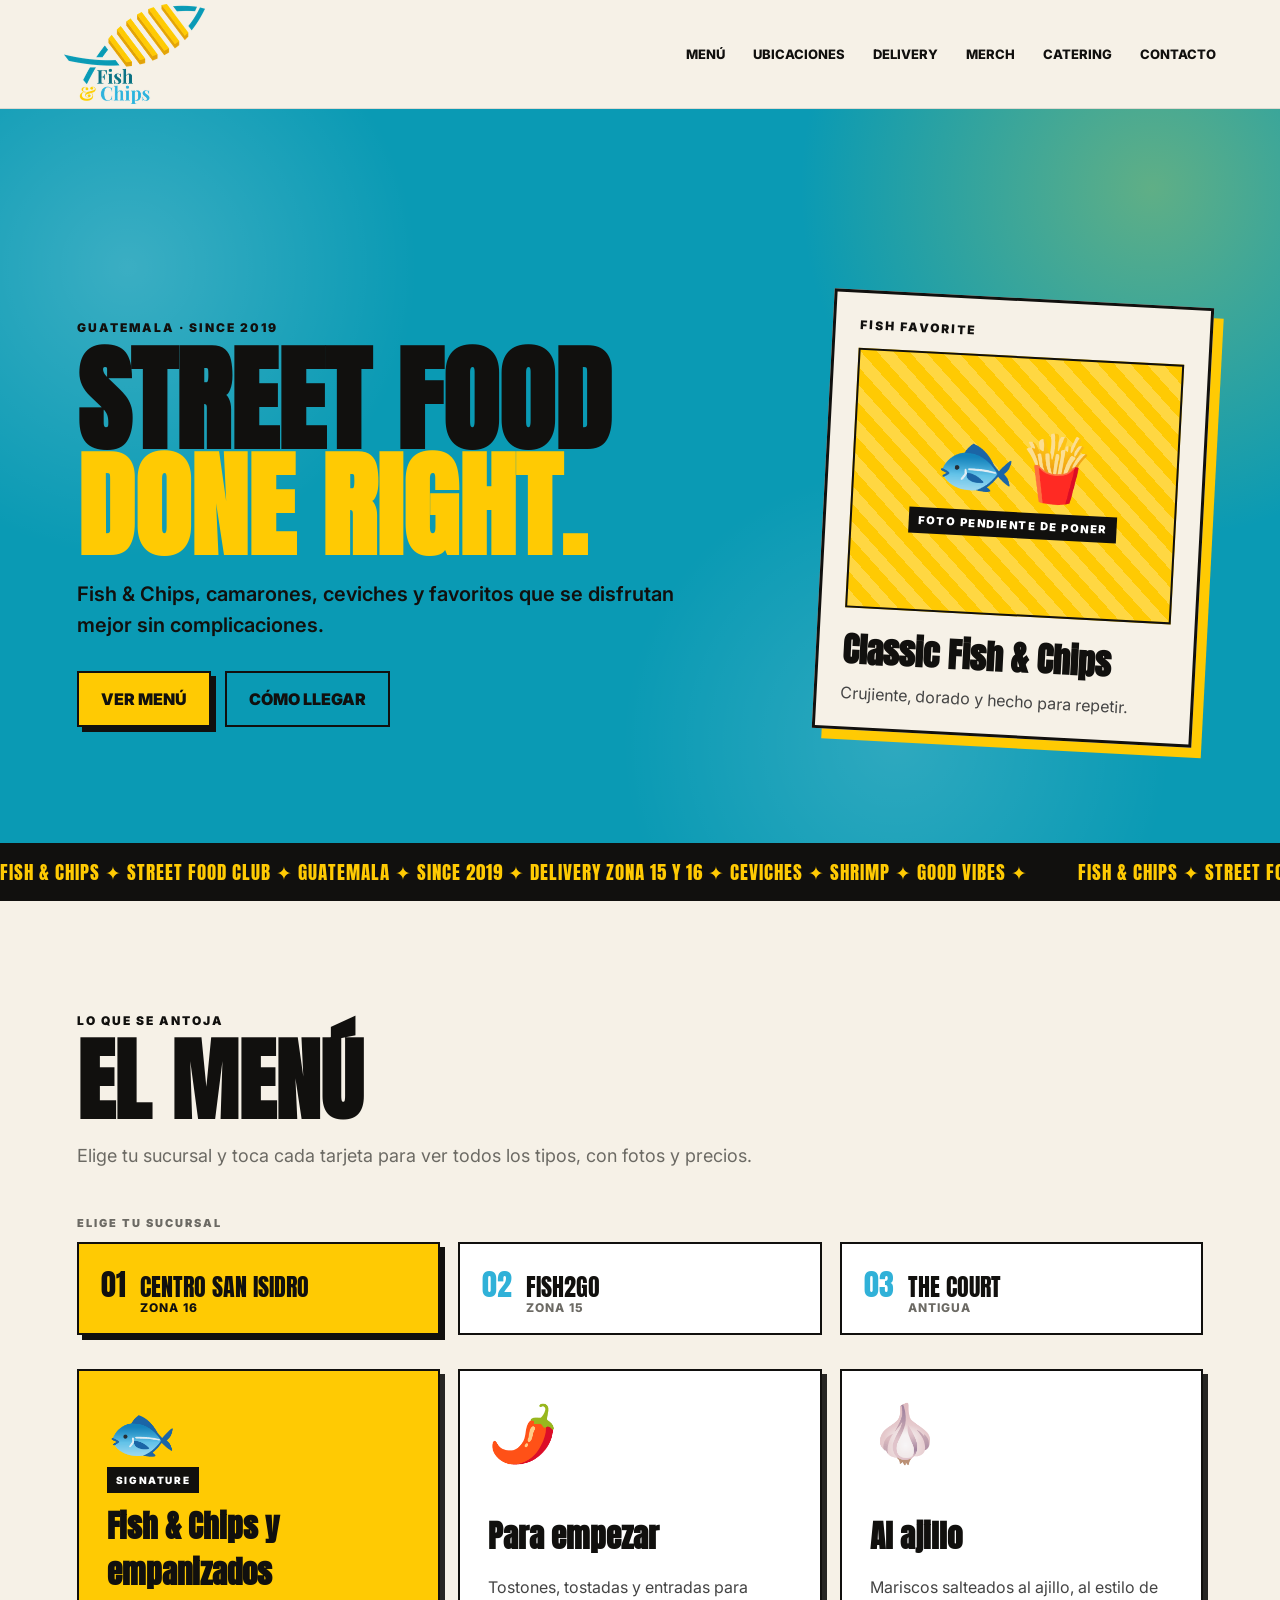
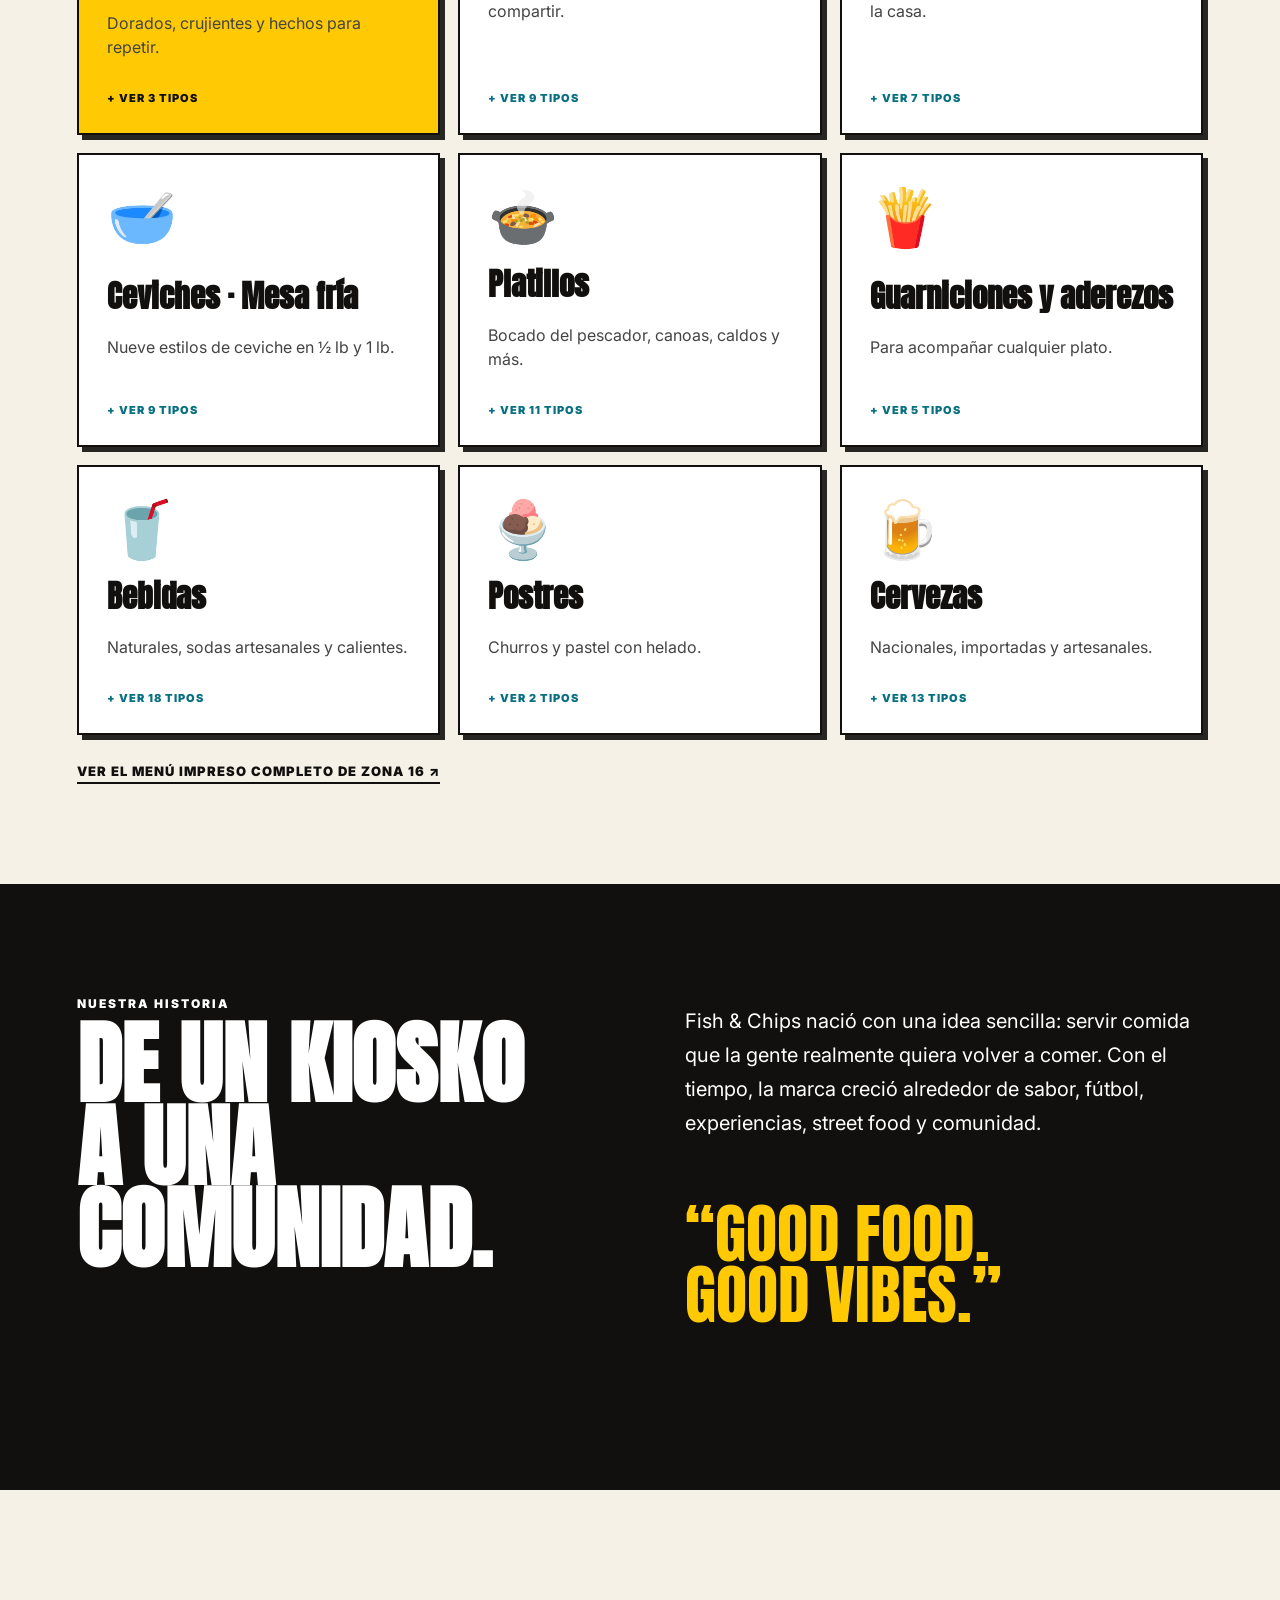
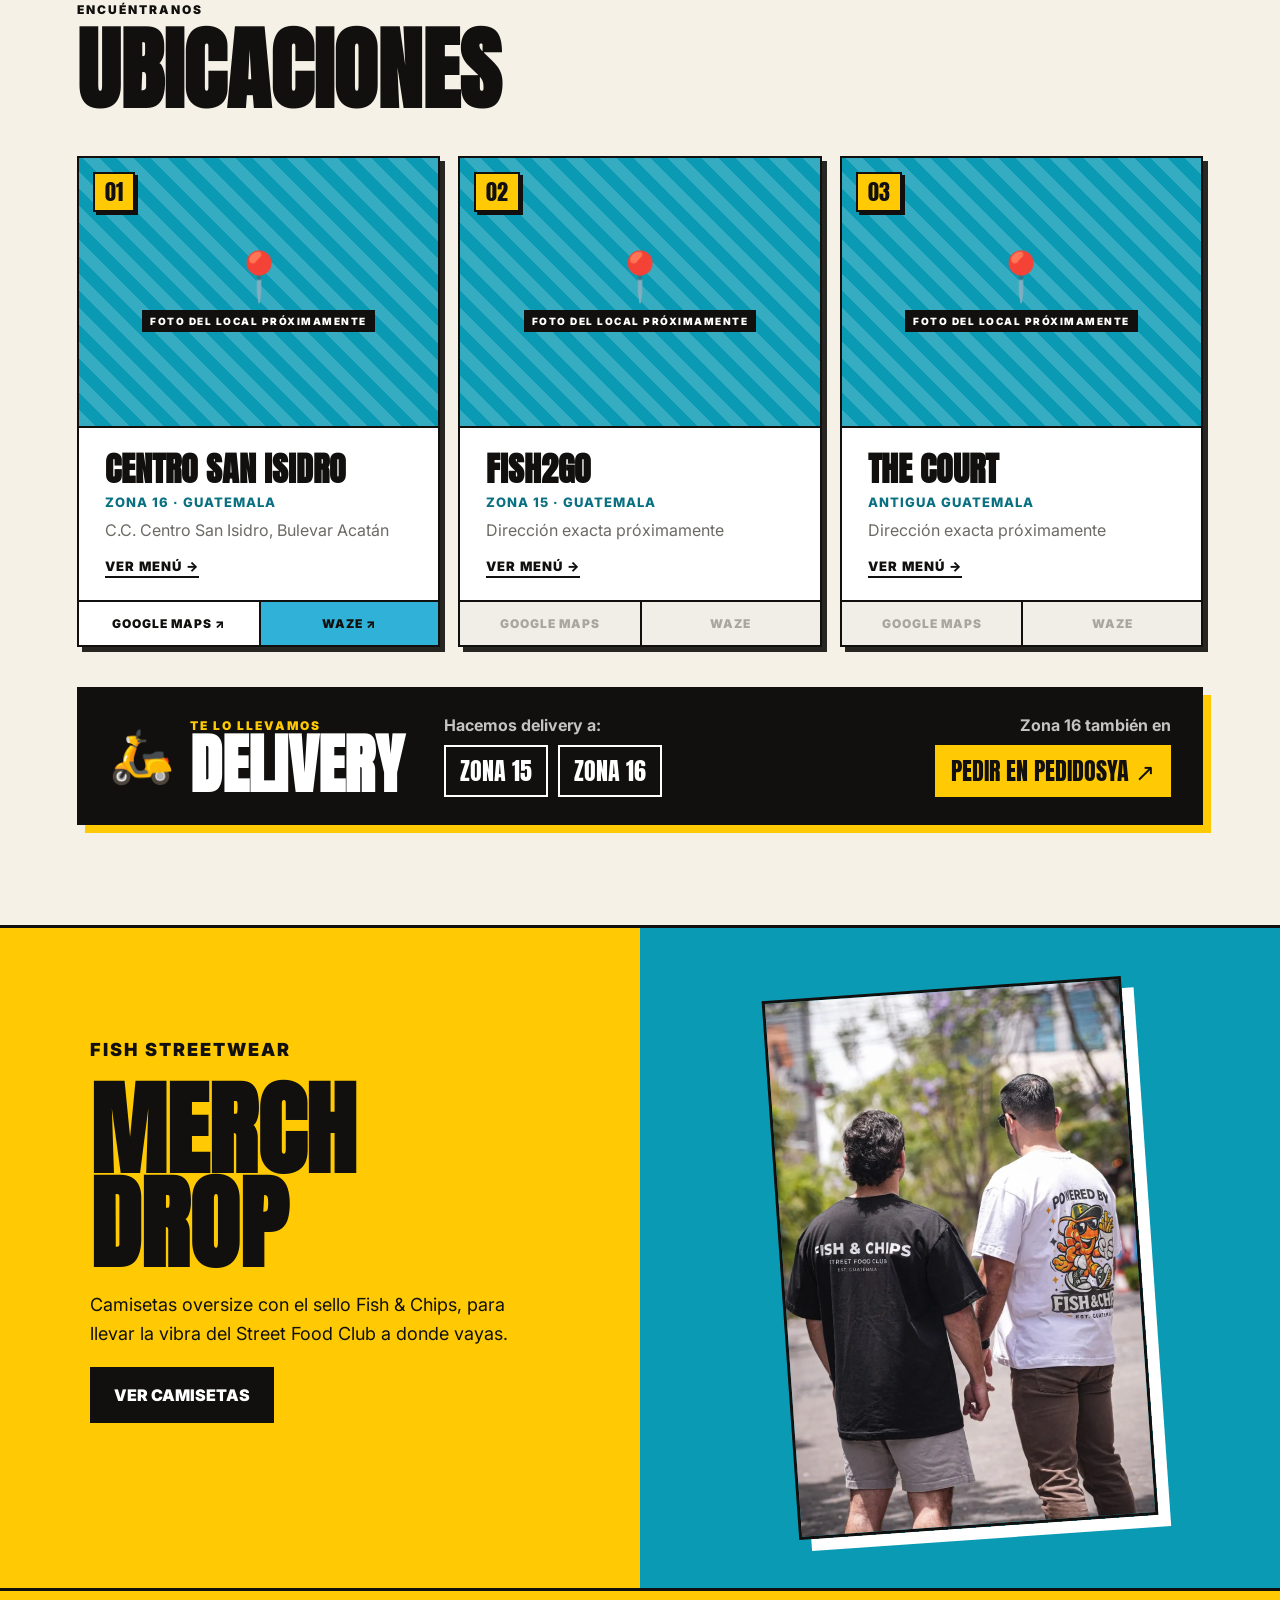
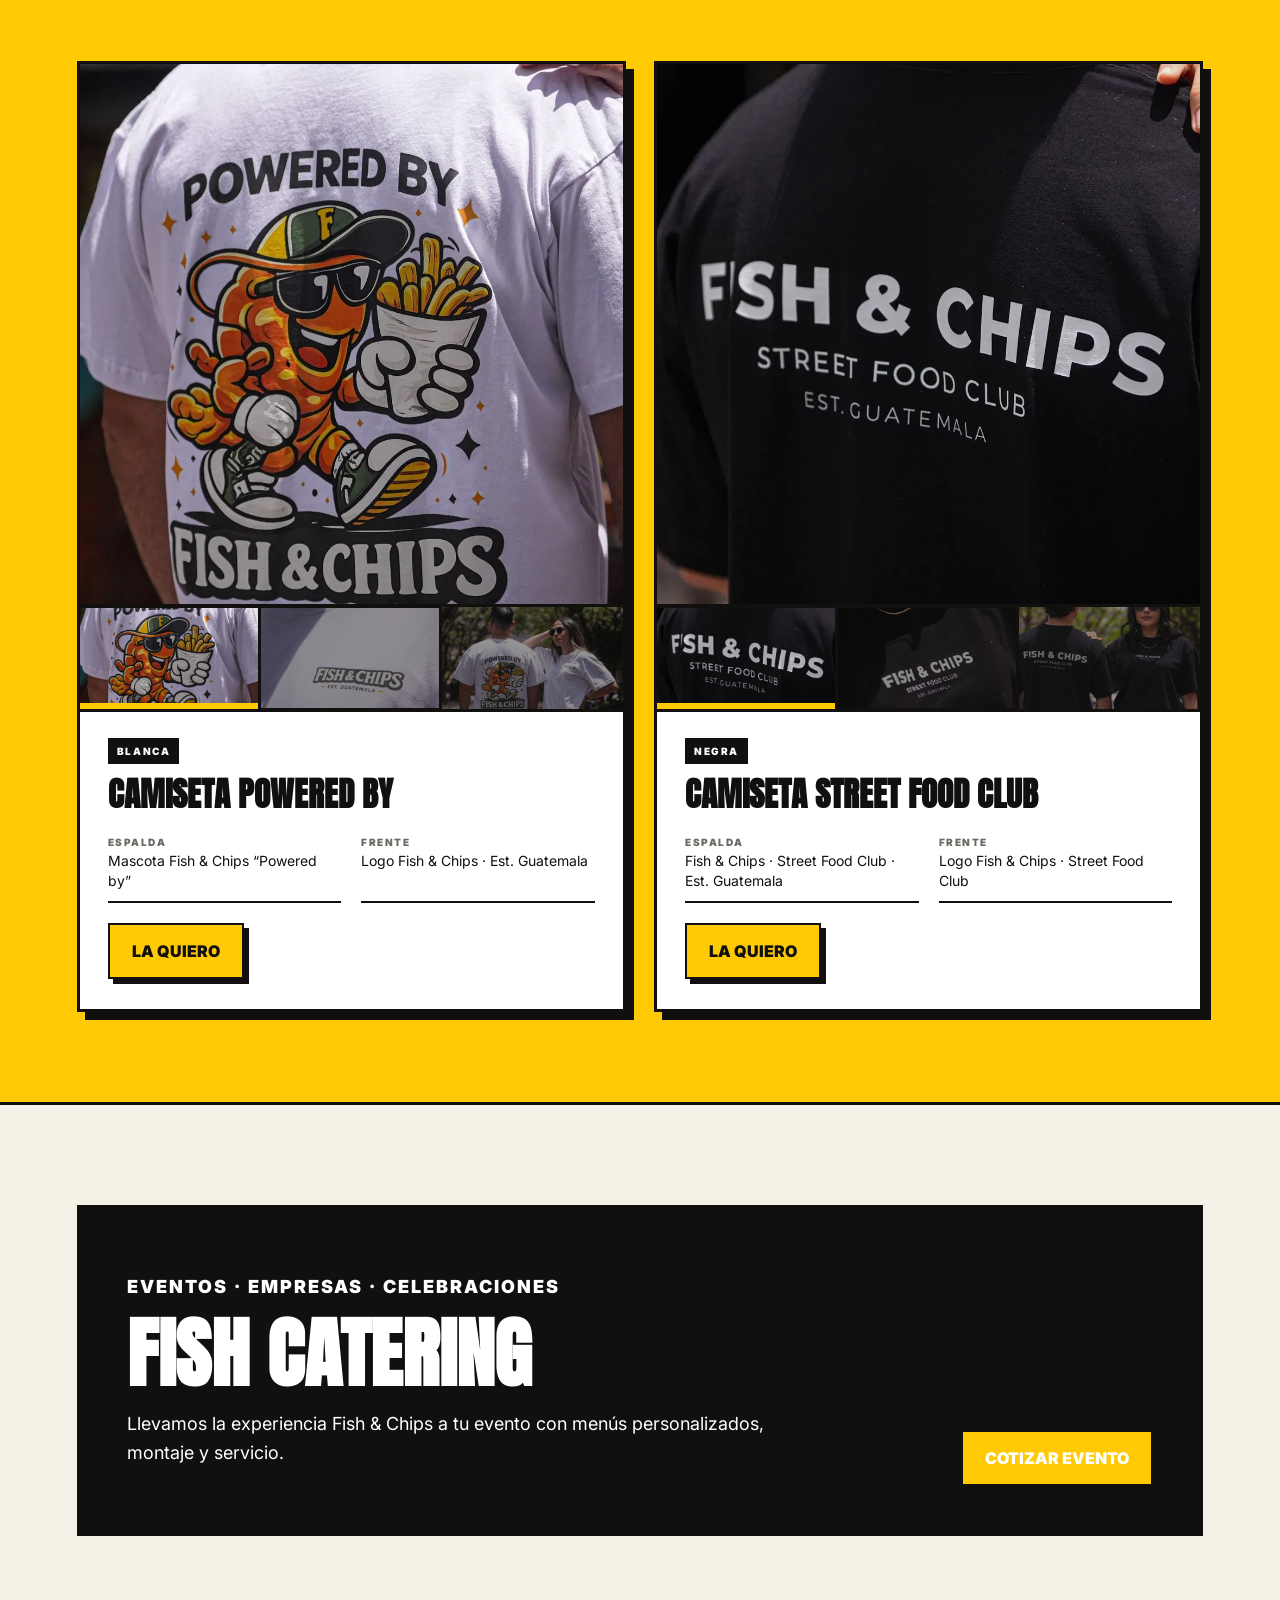
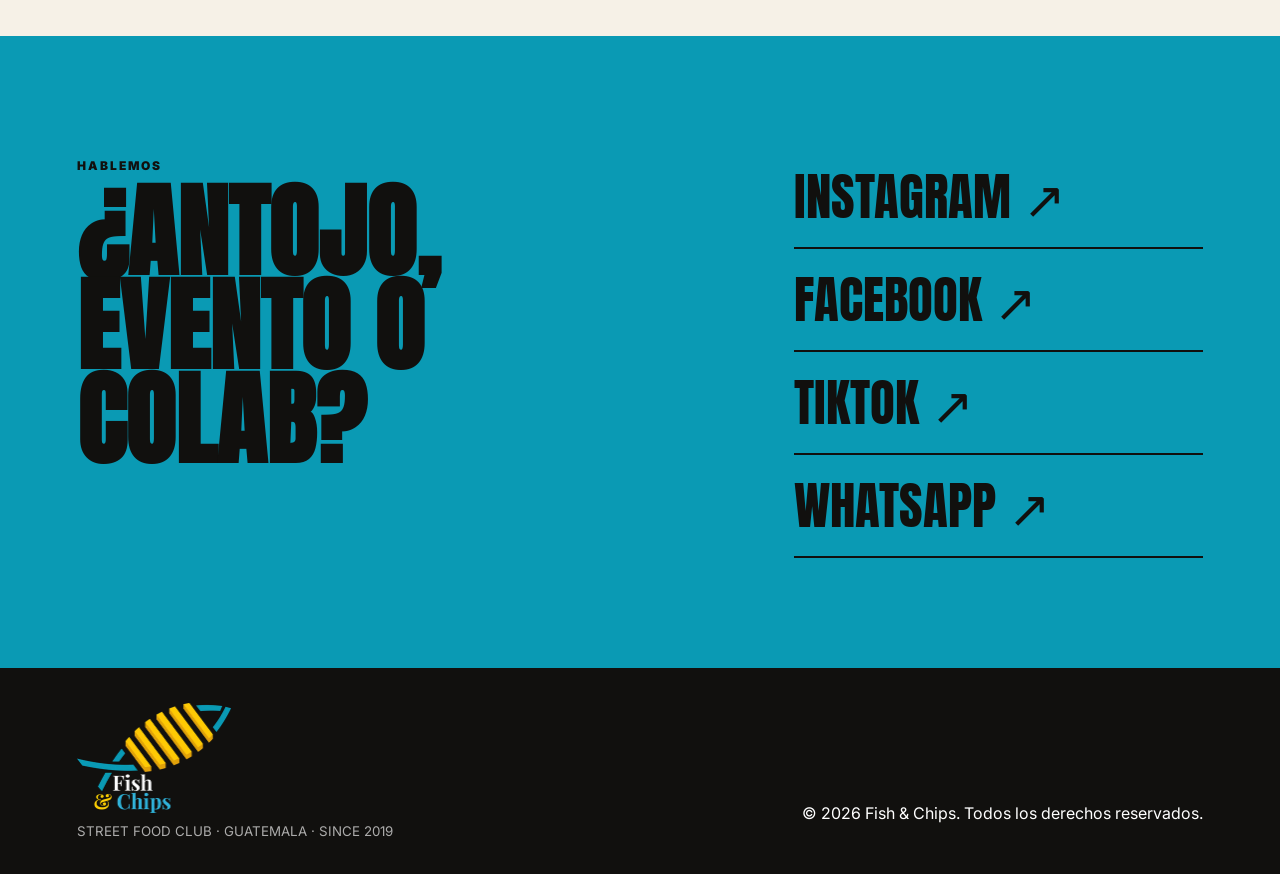
==== commit 6e87d1f2: "Portada: espacio de foto pendiente en la tarjeta Classic Fish & Chips Co-Authored-By: Claude Opus 5 " ====
--- a/index.html
+++ b/index.html
@@ -20,7 +20,7 @@
   <link rel="preconnect" href="https://fonts.googleapis.com">
   <link rel="preconnect" href="https://fonts.gstatic.com" crossorigin>
   <link href="https://fonts.googleapis.com/css2?family=Anton&family=Inter:wght@400;500;600;700;800&display=swap" rel="stylesheet">
-  <link rel="stylesheet" href="styles.css?v=14" />
+  <link rel="stylesheet" href="styles.css?v=15" />
   <link rel="icon" type="image/png" sizes="32x32" href="assets/img/favicon-32.png" />
   <link rel="apple-touch-icon" href="assets/img/apple-touch-icon.png" />
   <script type="application/ld+json">
@@ -73,7 +73,7 @@
 
       <div class="hero-card">
         <div class="hero-card-top">FISH FAVORITE</div>
-        <div class="food-visual"><img src="assets/menu-photos/fish-and-chips.webp" alt="Fish and chips con papas y aderezo" width="900" height="900" fetchpriority="high" /></div>
+        <div class="food-visual food-visual-empty"><span>🐟🍟</span><small>FOTO PENDIENTE DE PONER</small></div>
         <h3>Classic Fish & Chips</h3>
         <p>Crujiente, dorado y hecho para repetir.</p>
       </div>
--- a/styles.css
+++ b/styles.css
@@ -93,6 +93,9 @@
   margin:16px 0;
 }
 .food-visual img{width:100%;height:100%;object-fit:cover;display:block}
+.food-visual-empty{display:flex;flex-direction:column;align-items:center;justify-content:center;gap:14px;background:repeating-linear-gradient(45deg,rgba(255,255,255,.25) 0 12px,transparent 12px 24px),var(--yellow)}
+.food-visual-empty span{font-size:64px;line-height:1}
+.food-visual-empty small{font-size:11px;font-weight:900;letter-spacing:1.5px;background:var(--ink);color:white;padding:6px 10px}
 .hero-card h3{font-family:Anton,sans-serif;font-size:34px;margin:8px 0}
 .hero-card p{margin:0;color:#444}
 
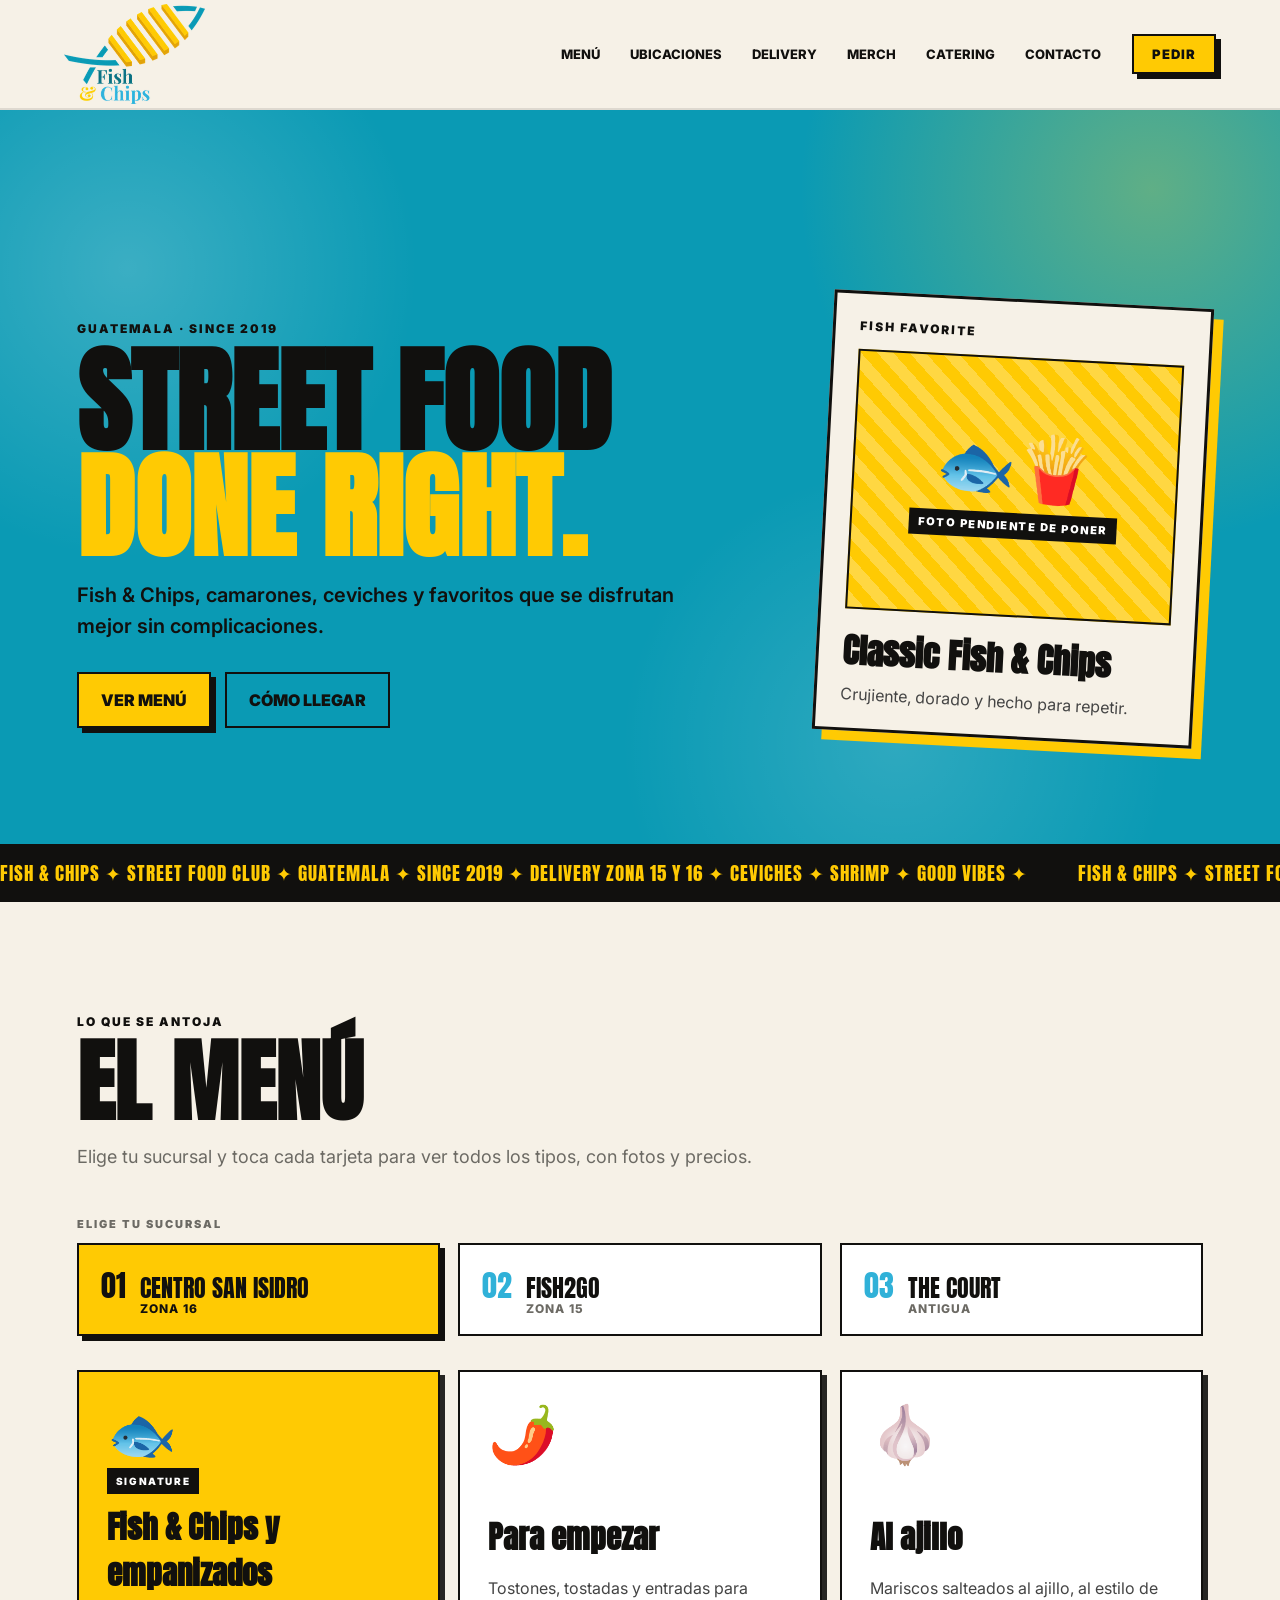
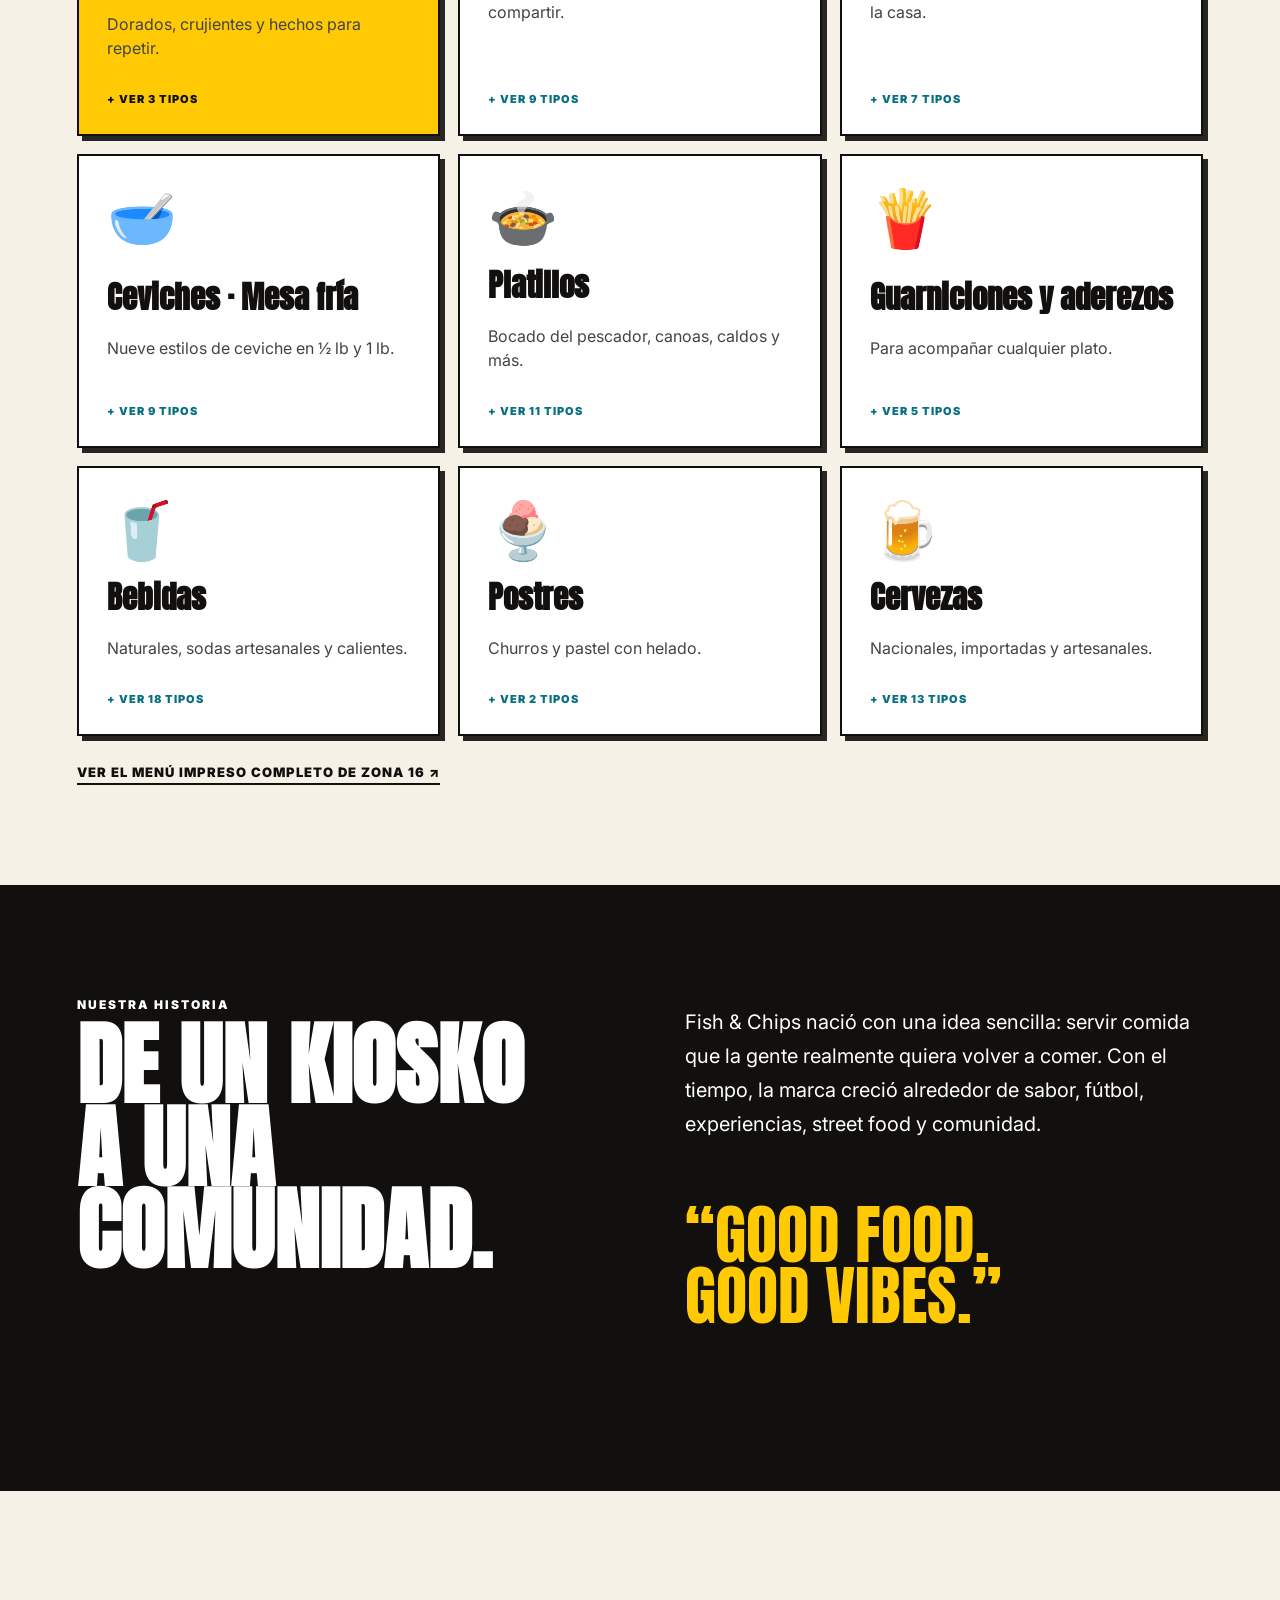
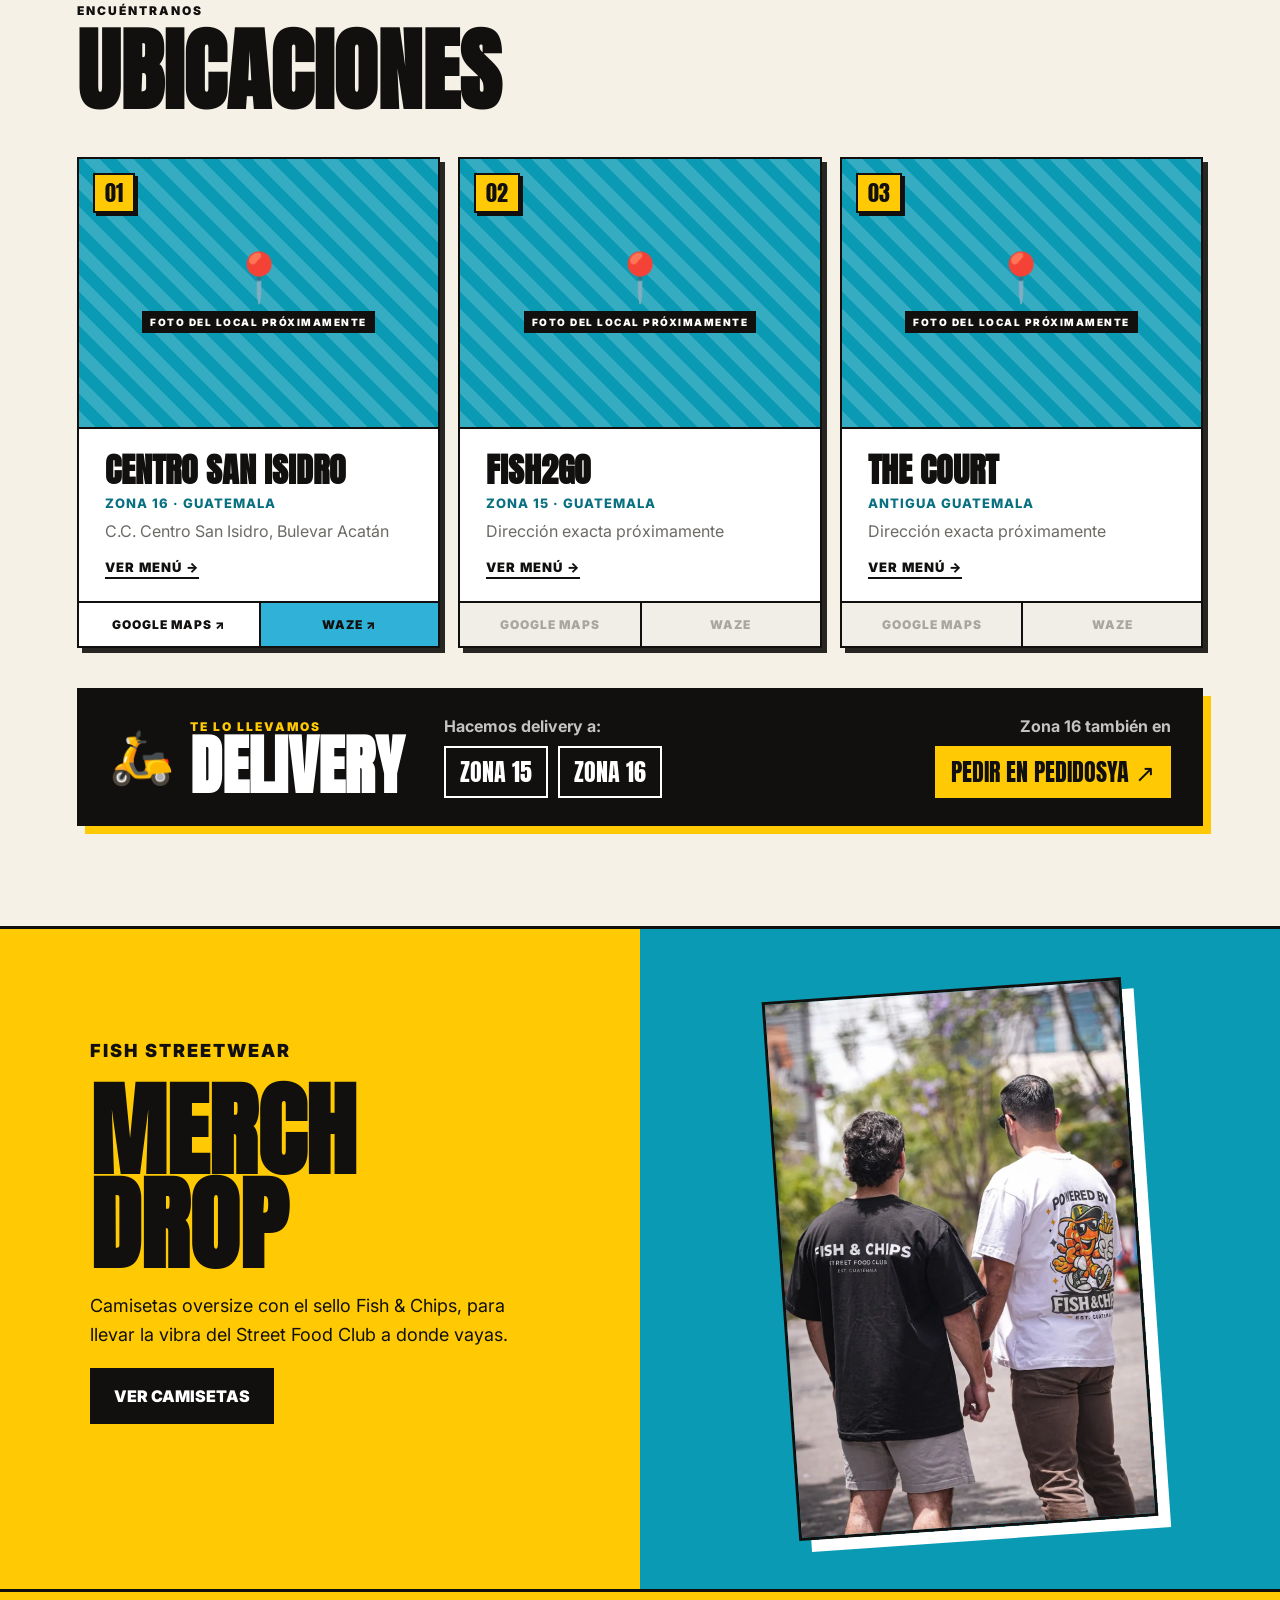
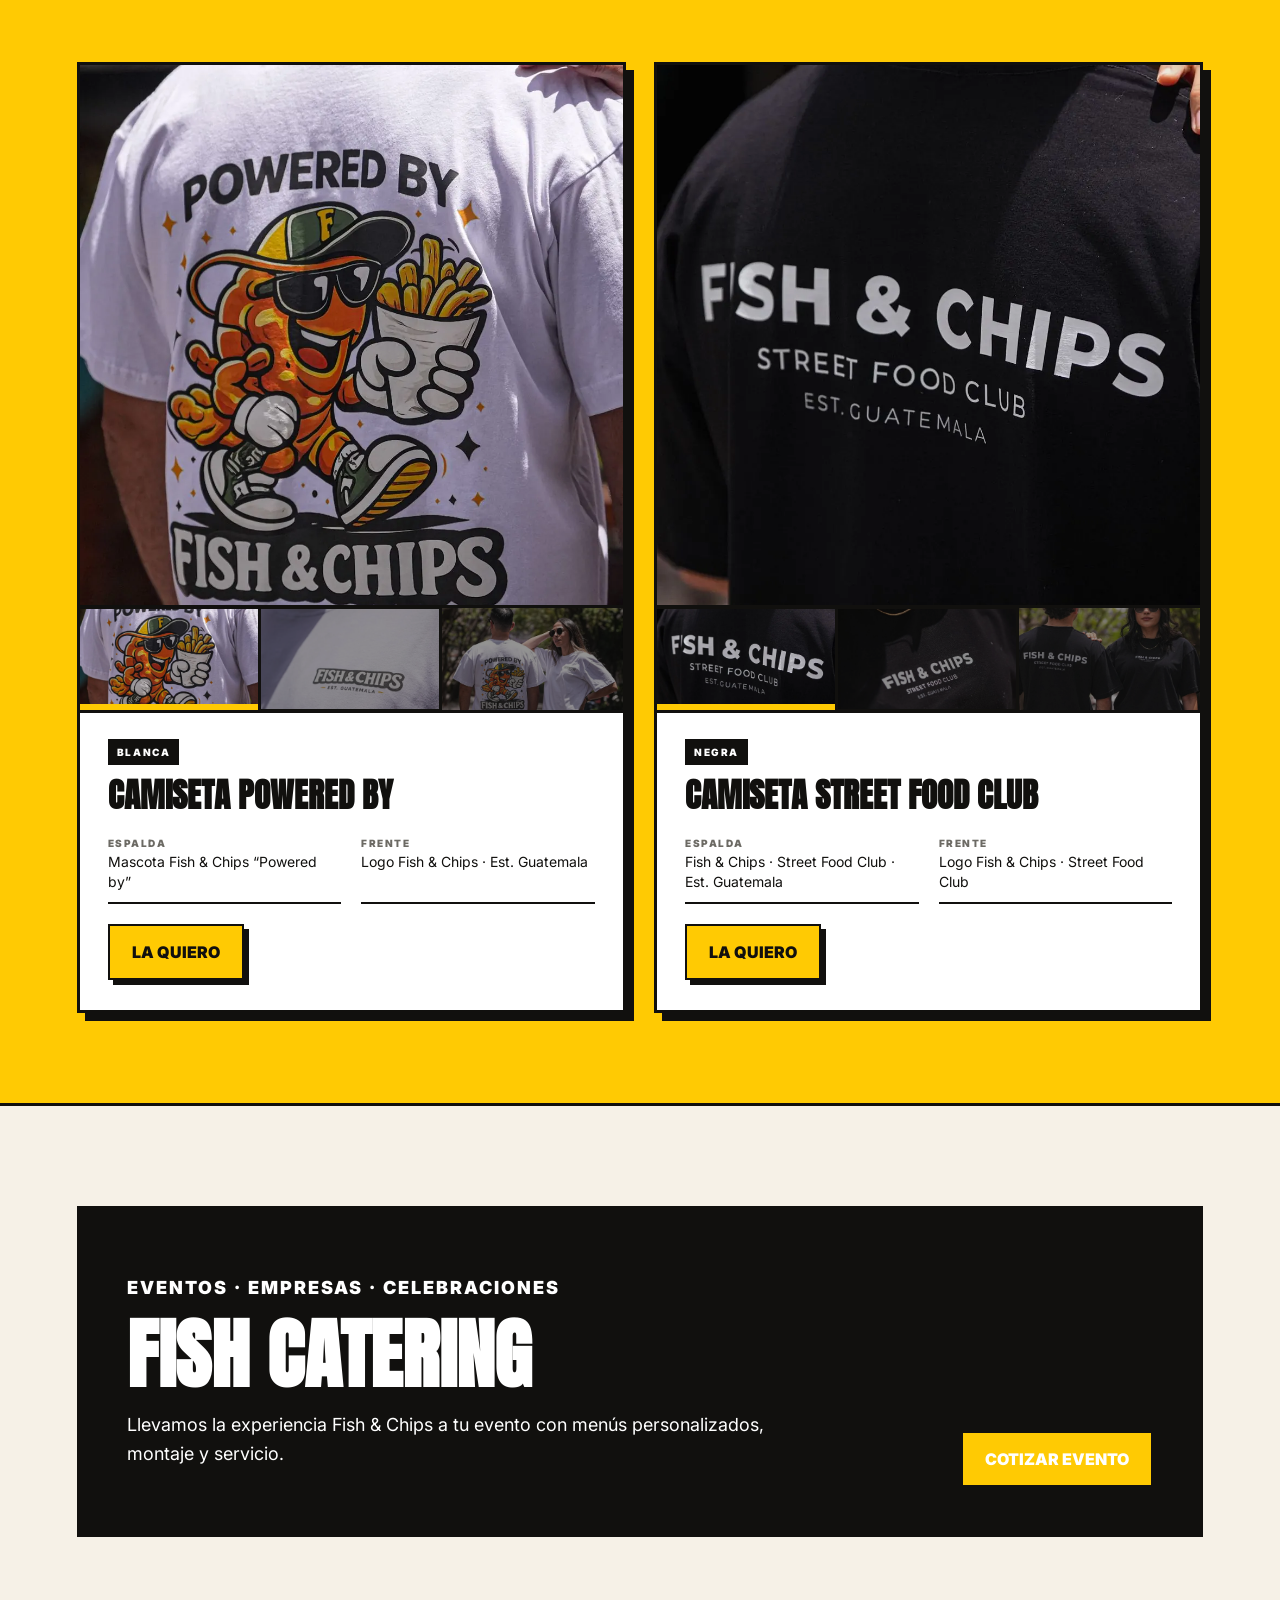
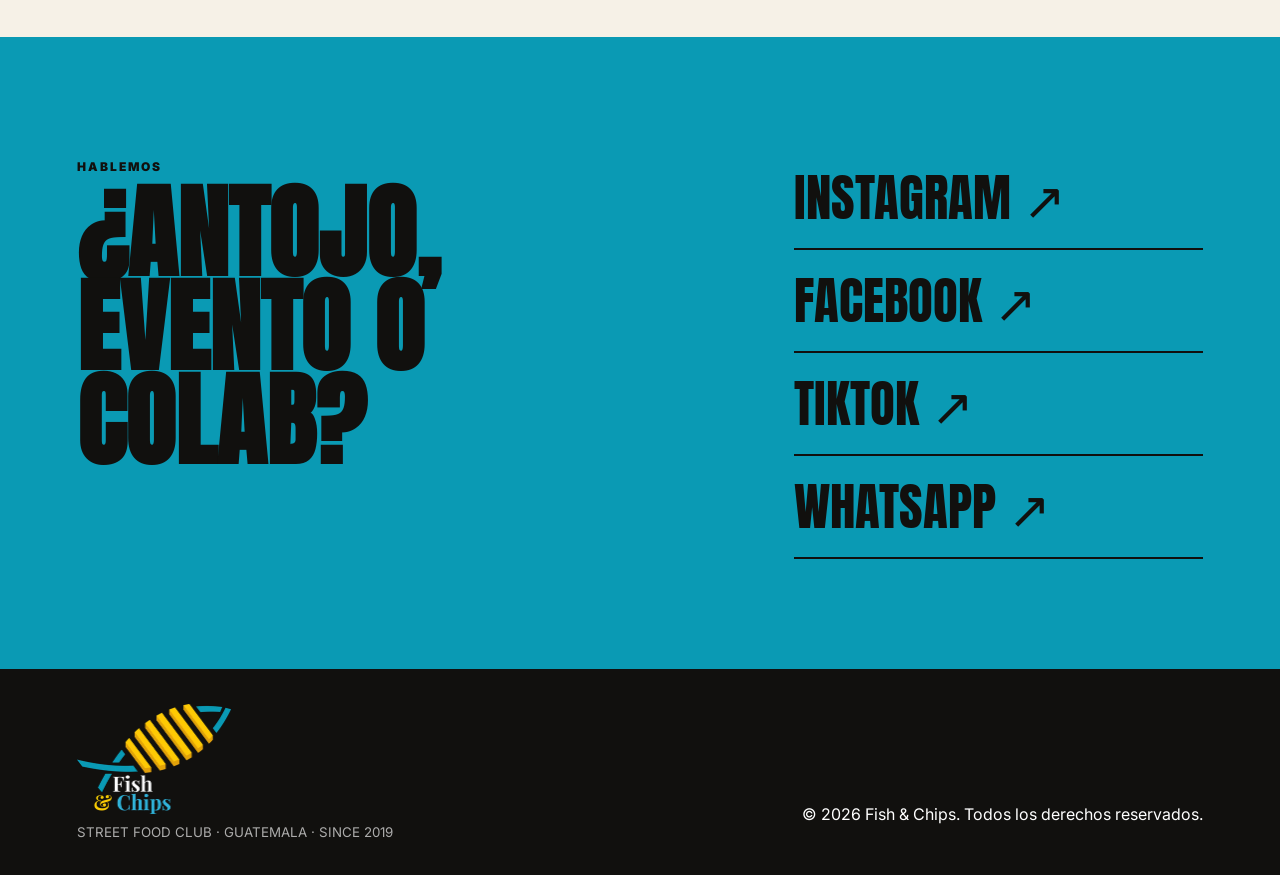
==== commit 3cf88816: "Header con botón Pedir, sección activa y menú móvil a pantalla completa - Botón amarillo PEDIR que l" ====
--- a/index.html
+++ b/index.html
@@ -20,7 +20,7 @@
   <link rel="preconnect" href="https://fonts.googleapis.com">
   <link rel="preconnect" href="https://fonts.gstatic.com" crossorigin>
   <link href="https://fonts.googleapis.com/css2?family=Anton&family=Inter:wght@400;500;600;700;800&display=swap" rel="stylesheet">
-  <link rel="stylesheet" href="styles.css?v=15" />
+  <link rel="stylesheet" href="styles.css?v=16" />
   <link rel="icon" type="image/png" sizes="32x32" href="assets/img/favicon-32.png" />
   <link rel="apple-touch-icon" href="assets/img/apple-touch-icon.png" />
   <script type="application/ld+json">
@@ -54,8 +54,15 @@
       <a href="#merch">Merch</a>
       <a href="#catering">Catering</a>
       <a href="#contacto">Contacto</a>
+      <div class="nav-mobile-footer">
+        <a class="btn btn-primary" href="#delivery">PEDIR DELIVERY</a>
+        <p>Delivery a Zona 15 y Zona 16</p>
+      </div>
     </nav>
-    <button class="menu-toggle" aria-label="Abrir menú" aria-expanded="false" aria-controls="nav">☰</button>
+    <div class="topbar-actions">
+      <a class="btn btn-primary header-cta" href="#delivery">PEDIR</a>
+      <button class="menu-toggle" aria-label="Abrir menú" aria-expanded="false" aria-controls="nav">☰</button>
+    </div>
   </header>
 
   <main>
@@ -282,7 +289,7 @@
     <p>© <span id="year"></span> Fish & Chips. Todos los derechos reservados.</p>
   </footer>
 
-  <script src="script.js?v=4"></script>
+  <script src="script.js?v=5"></script>
   <script src="menu-data.js?v=5"></script>
   <script src="menu.js?v=3"></script>
 </body>
--- a/styles.css
+++ b/styles.css
@@ -25,15 +25,29 @@
   padding:4px 5vw;
   background:rgba(246,241,231,.94);
   backdrop-filter:blur(10px);
-  border-bottom:1px solid rgba(17,16,14,.1);
+  border-bottom:2px solid rgba(17,16,14,.1);
+  transition:border-color .25s ease;
 }
 .brand{display:flex;align-items:center}
 .brand-logo{height:100px;width:auto;display:block;transition:height .25s ease}
 .topbar.is-compact .brand-logo{height:60px}
-.topbar.is-compact{box-shadow:0 2px 0 rgba(17,16,14,.08)}
-.nav{display:flex;gap:28px;font-weight:800;font-size:13px;text-transform:uppercase}
-.nav a:hover{color:var(--turq-dark)}
-.menu-toggle{display:none;background:none;border:none;font-size:28px}
+.topbar.is-compact{border-bottom-color:var(--ink)}
+.nav{display:flex;align-items:center;gap:28px;margin-left:auto;font-weight:800;font-size:13px;text-transform:uppercase}
+.nav > a{position:relative;z-index:0;padding:6px 1px}
+.nav > a::after{
+  content:'';position:absolute;left:-3px;right:-3px;bottom:5px;height:8px;z-index:-1;
+  background:var(--yellow);transform:scaleX(0);transform-origin:left;transition:transform .22s ease;
+}
+.nav > a:hover::after,.nav > a.is-active::after{transform:scaleX(1)}
+.nav-mobile-footer{display:none}
+.topbar-actions{display:flex;align-items:center;gap:12px;margin-left:30px}
+.btn.header-cta{padding:10px 18px;font-size:13px;letter-spacing:1px;white-space:nowrap}
+.btn.header-cta:hover{box-shadow:7px 7px 0 var(--ink);transform:translate(-2px,-2px)}
+.menu-toggle{
+  display:none;width:46px;height:46px;padding:0;cursor:pointer;
+  font-size:22px;line-height:1;color:var(--ink);
+  background:white;border:2px solid var(--ink);box-shadow:3px 3px 0 var(--ink);
+}
 
 .hero{
   min-height:88vh;
@@ -436,8 +450,21 @@
 }
 
 @media (max-width: 900px){
-  .nav{display:none;position:absolute;top:100%;left:0;right:0;background:var(--cream);padding:22px 6vw;flex-direction:column;border-bottom:2px solid var(--ink)}
-  .nav.open{display:flex}
+  .topbar{backdrop-filter:none;background:var(--cream)}
+  .nav{
+    display:none;position:fixed;left:0;right:0;bottom:0;top:var(--topbar-h,90px);
+    margin:0;padding:10px 22px 30px;overflow:auto;
+    flex-direction:column;align-items:stretch;gap:0;
+    background:var(--turq);border-top:2px solid var(--ink);
+  }
+  .nav.open{display:flex;animation:nav-in .25s ease}
+  @keyframes nav-in{from{opacity:0;transform:translateY(-10px)}}
+  body:has(.nav.open){overflow:hidden}
+  .nav > a{font-family:Anton,sans-serif;font-weight:400;font-size:40px;letter-spacing:.5px;padding:14px 0 10px;border-bottom:2px solid var(--ink)}
+  .nav > a::after{left:0;right:auto;width:70px;bottom:10px;height:10px}
+  .nav-mobile-footer{display:flex;flex-direction:column;align-items:flex-start;gap:10px;margin-top:auto;padding-top:30px}
+  .nav-mobile-footer .btn{font-size:16px;padding:16px 22px}
+  .nav-mobile-footer p{margin:0;font-weight:800;font-size:13px;letter-spacing:1px;text-transform:uppercase}
   .menu-toggle{display:block}
   .hero{grid-template-columns:1fr;padding-top:80px;padding-bottom:120px}
   .hero-card{justify-self:start;margin-top:60px}
@@ -453,6 +480,9 @@
 }
 @media (max-width: 600px){
   .topbar{padding:8px 18px}
+  .topbar-actions{gap:10px}
+  .btn.header-cta{padding:9px 12px;font-size:12px;box-shadow:3px 3px 0 var(--ink)}
+  .nav > a{font-size:34px}
   .brand-logo{height:72px}
   .topbar.is-compact .brand-logo{height:50px}
   .food-visual{height:220px}
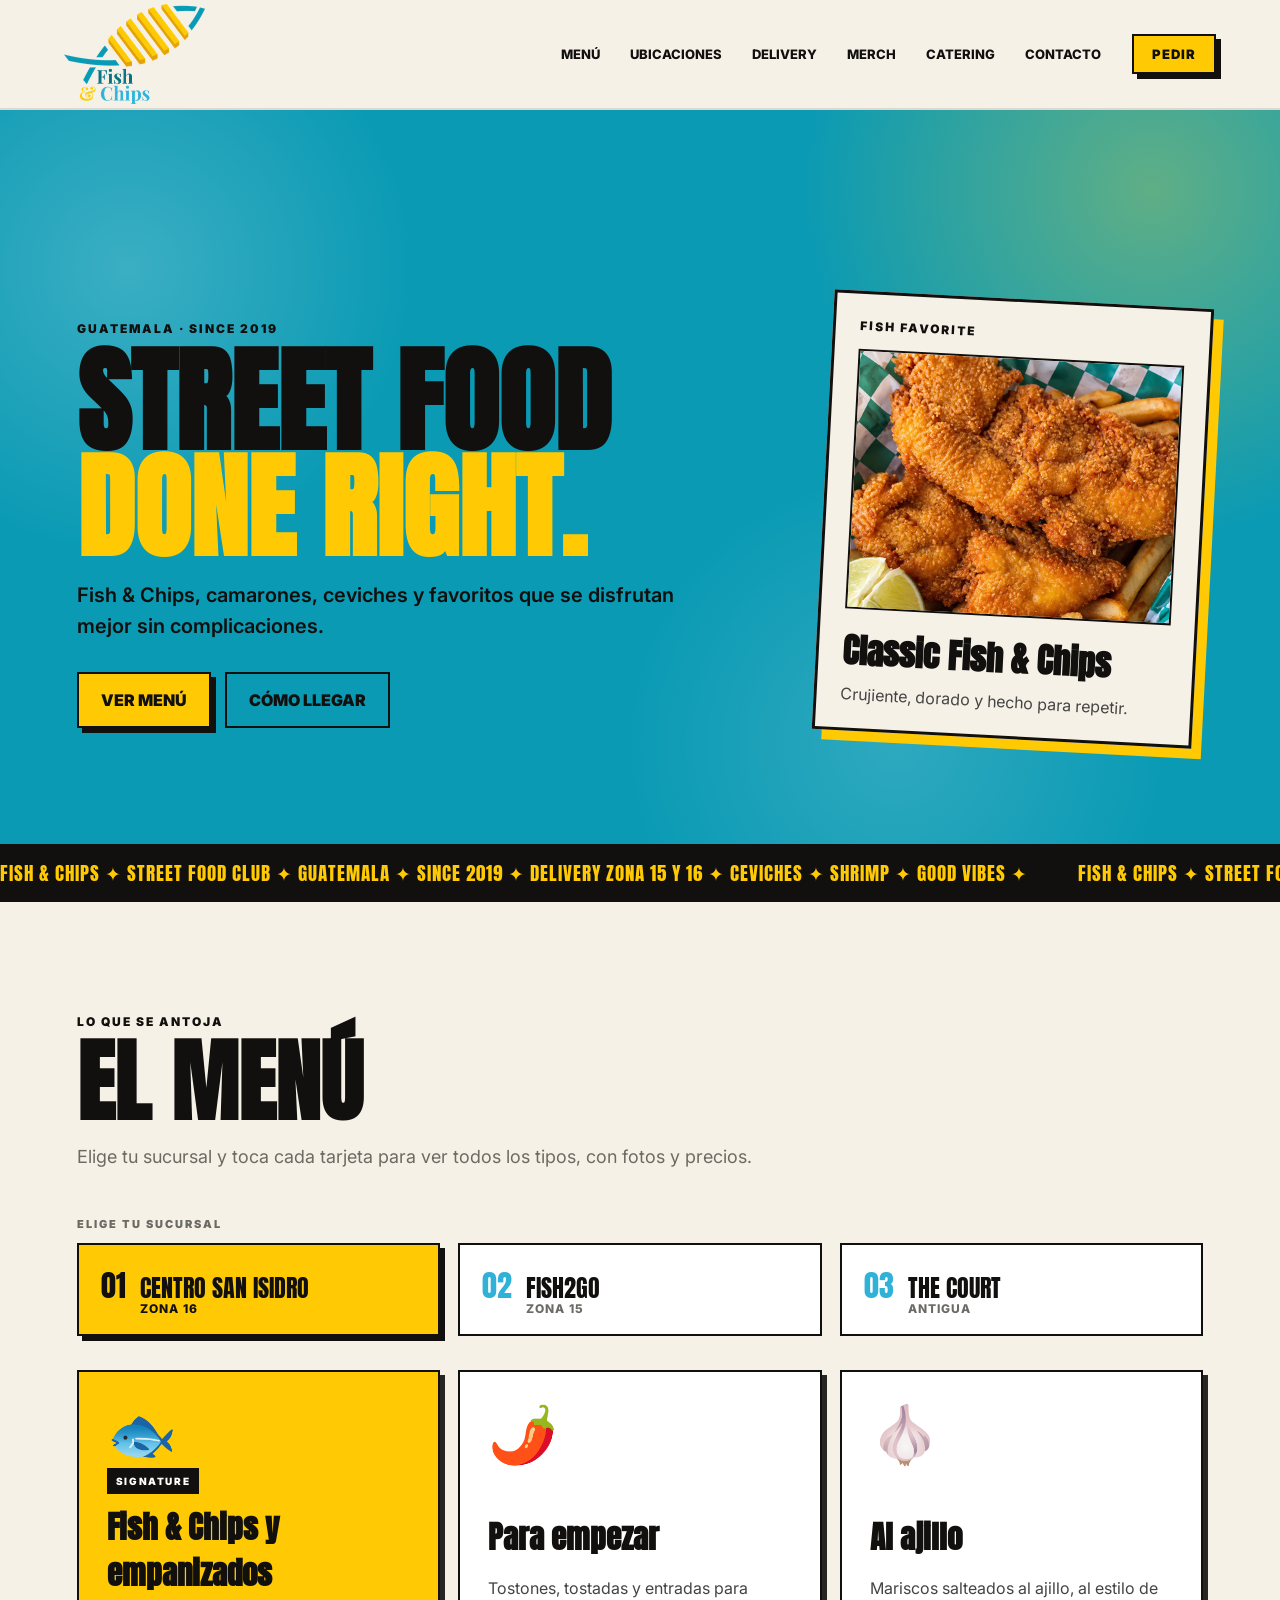
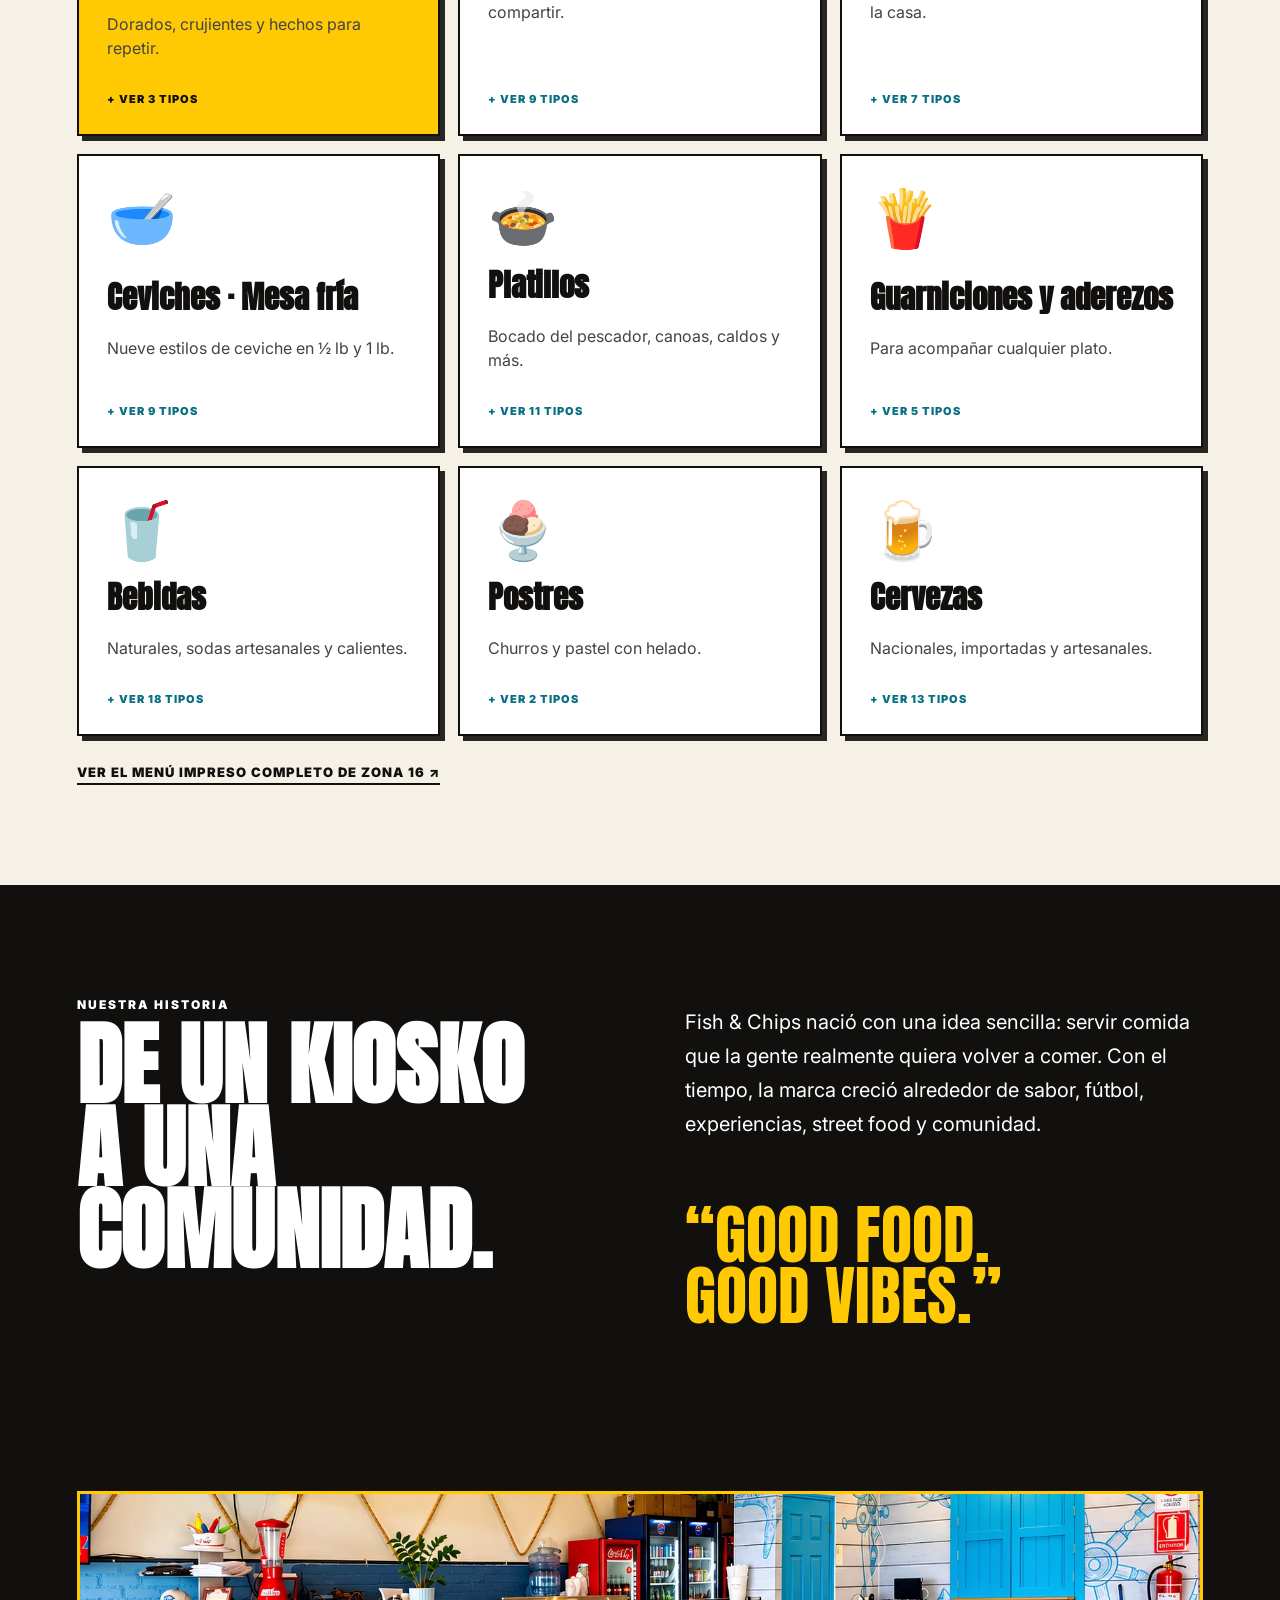
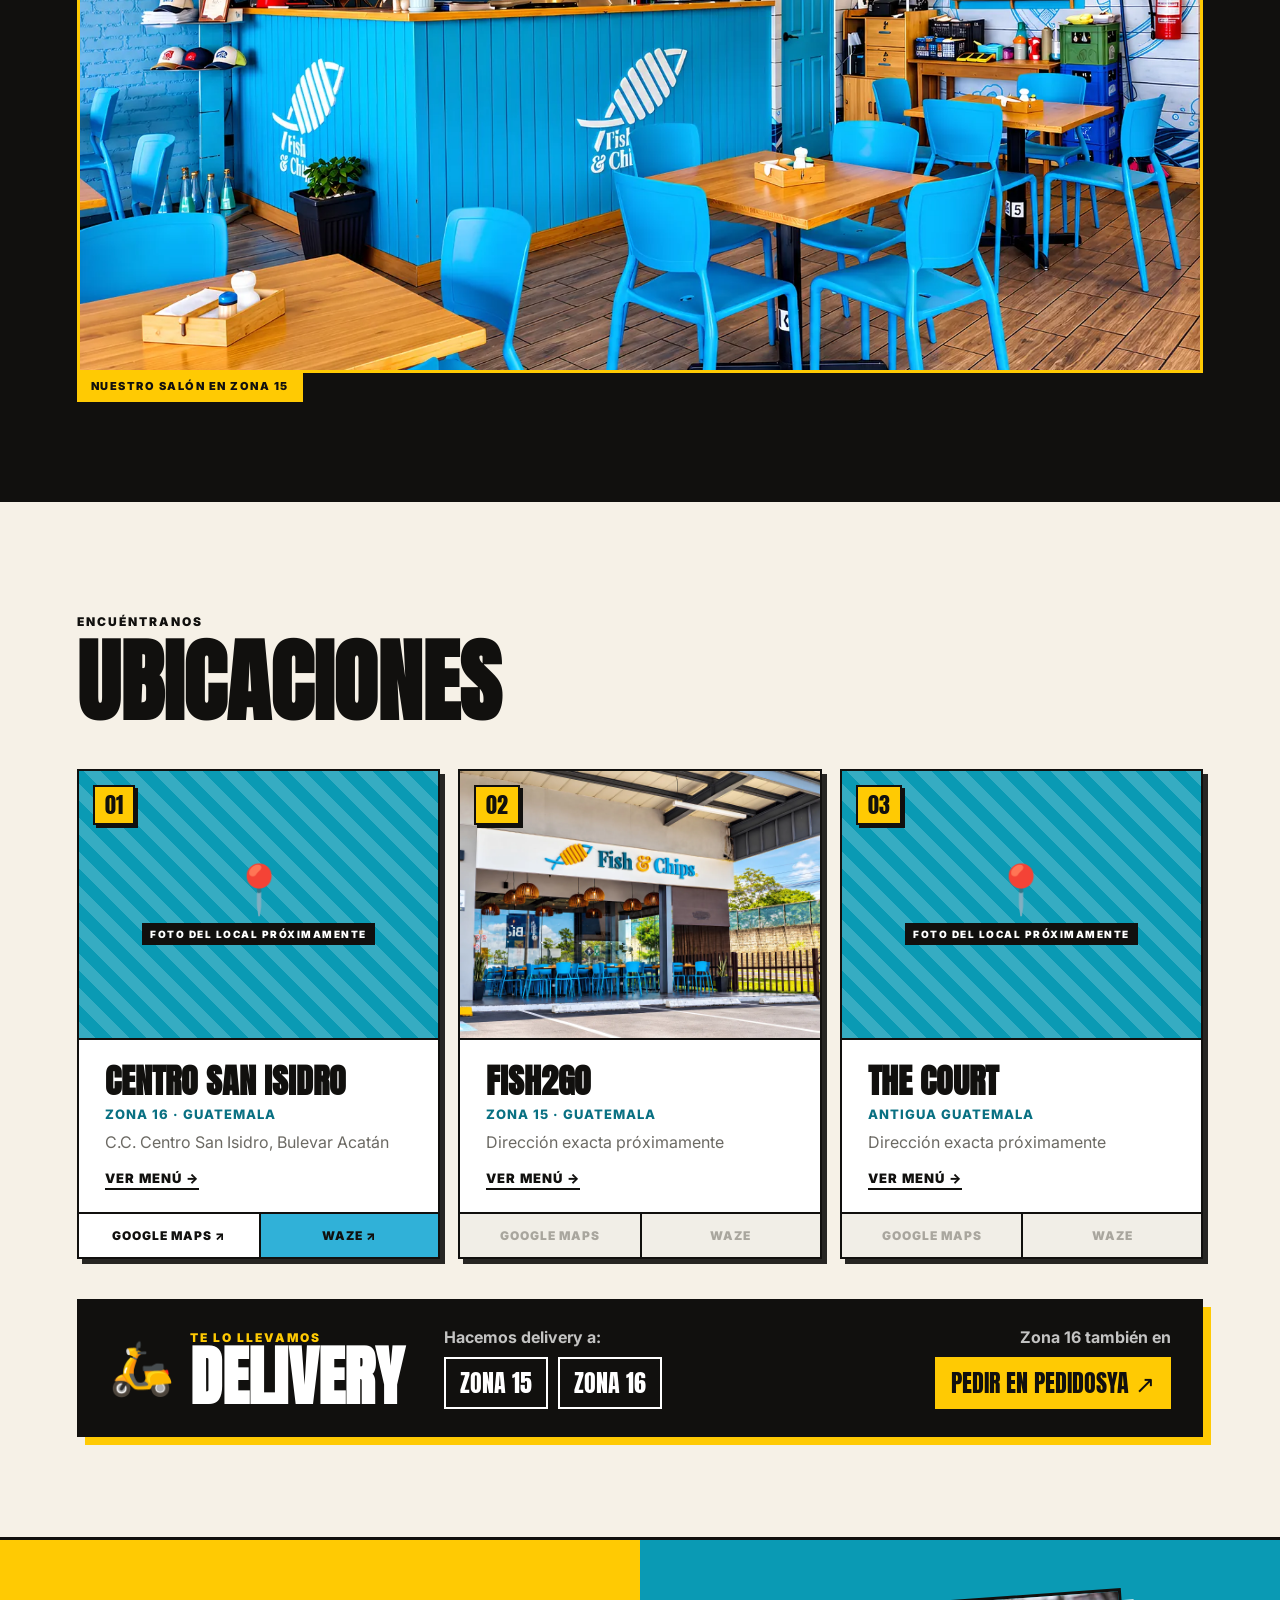
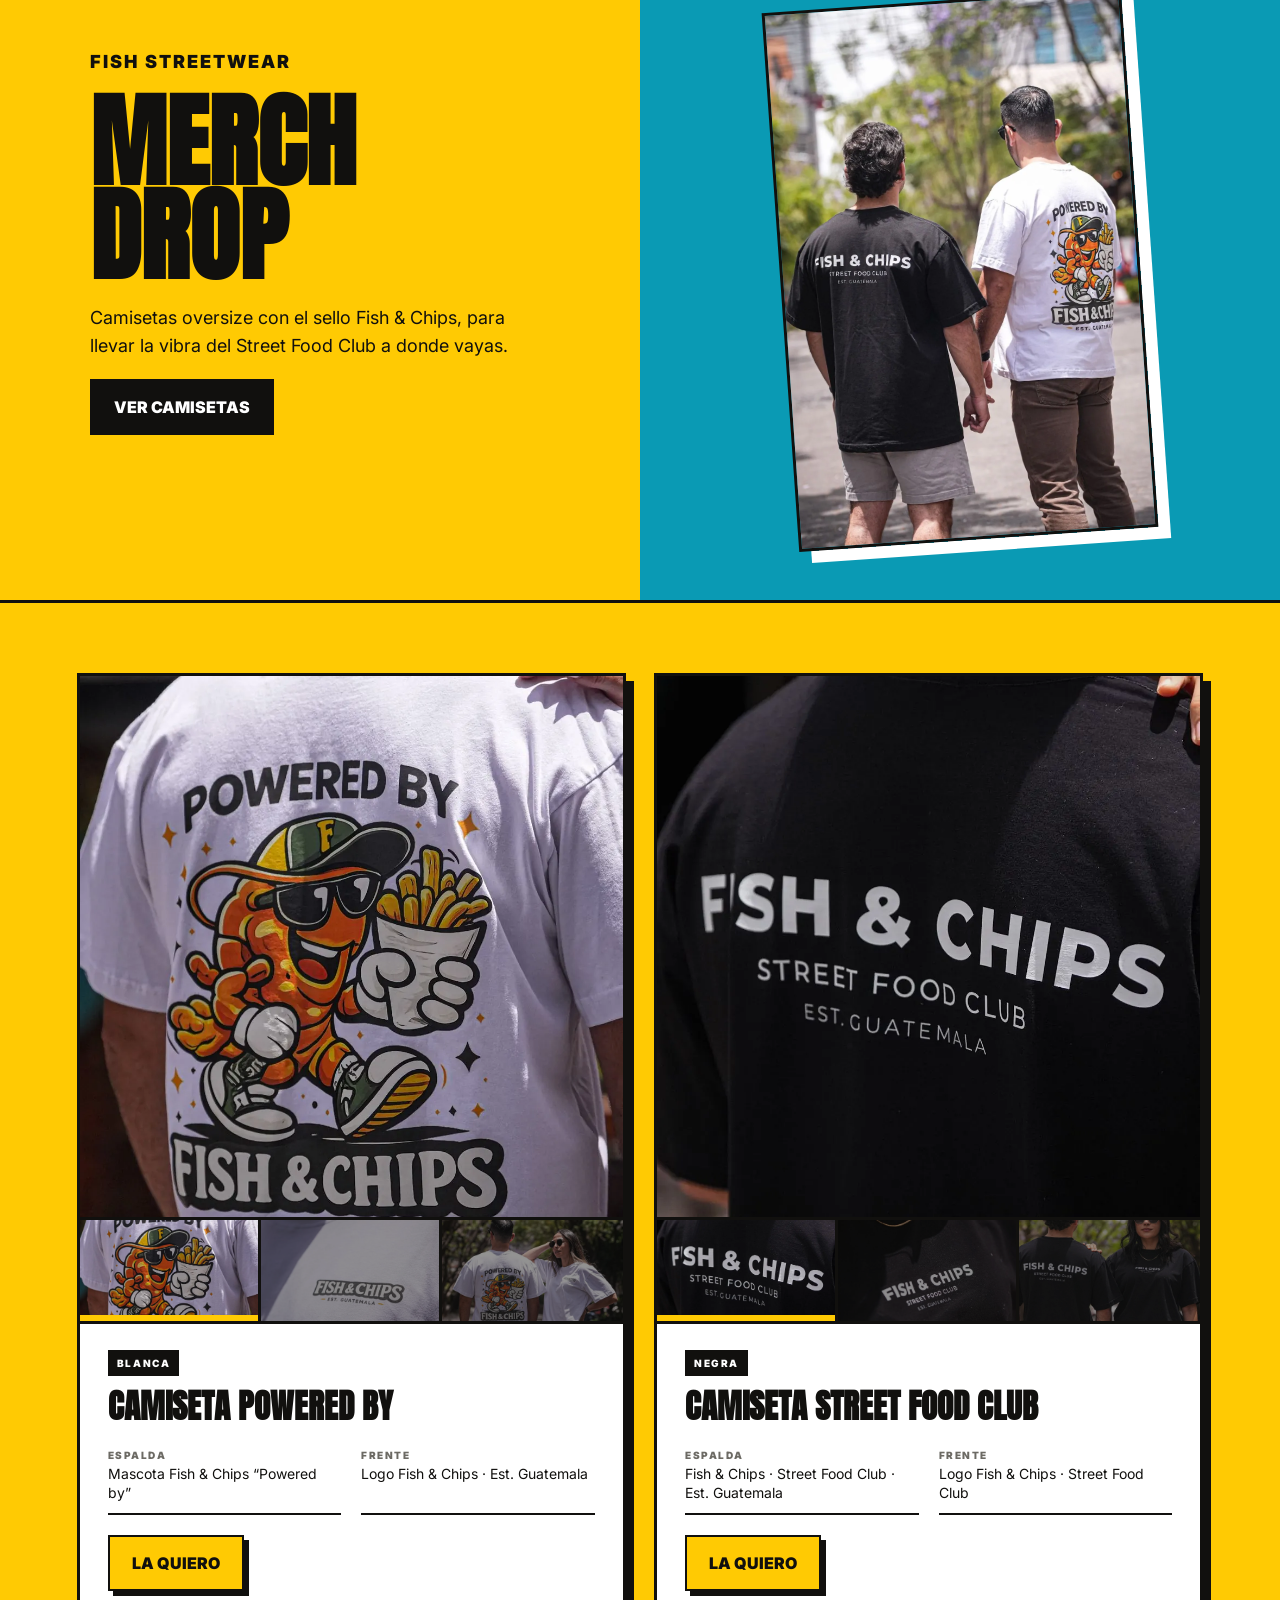
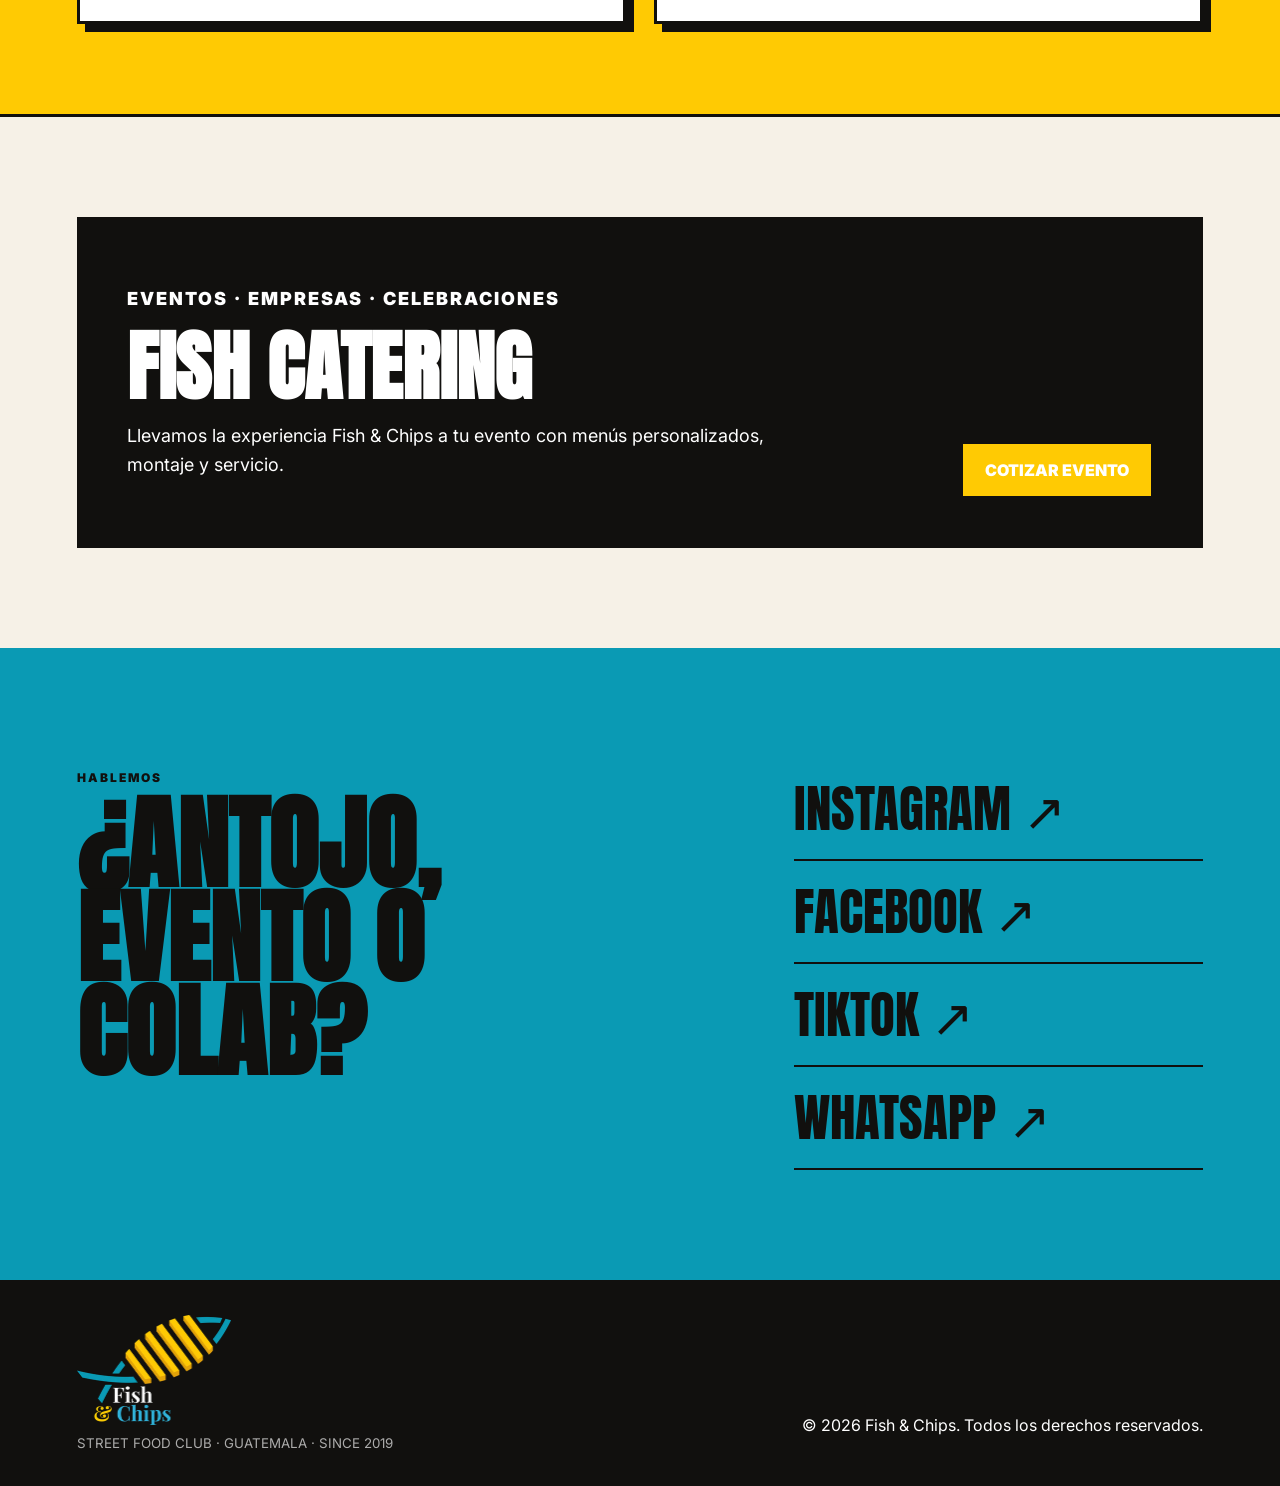
==== commit 19b68c59: "Fotos profesionales del photoshoot: platillos, local de Zona 15 y portada - Portada: foto real de fi" ====
--- a/index.html
+++ b/index.html
@@ -20,7 +20,7 @@
   <link rel="preconnect" href="https://fonts.googleapis.com">
   <link rel="preconnect" href="https://fonts.gstatic.com" crossorigin>
   <link href="https://fonts.googleapis.com/css2?family=Anton&family=Inter:wght@400;500;600;700;800&display=swap" rel="stylesheet">
-  <link rel="stylesheet" href="styles.css?v=16" />
+  <link rel="stylesheet" href="styles.css?v=18" />
   <link rel="icon" type="image/png" sizes="32x32" href="assets/img/favicon-32.png" />
   <link rel="apple-touch-icon" href="assets/img/apple-touch-icon.png" />
   <script type="application/ld+json">
@@ -80,7 +80,7 @@
 
       <div class="hero-card">
         <div class="hero-card-top">FISH FAVORITE</div>
-        <div class="food-visual food-visual-empty"><span>🐟🍟</span><small>FOTO PENDIENTE DE PONER</small></div>
+        <div class="food-visual"><img src="assets/img/hero-fish-and-chips.webp" alt="Orden de fish and chips con papas y aderezo" width="1000" height="1000" fetchpriority="high" /></div>
         <h3>Classic Fish & Chips</h3>
         <p>Crujiente, dorado y hecho para repetir.</p>
       </div>
@@ -119,6 +119,10 @@
         <p>Fish & Chips nació con una idea sencilla: servir comida que la gente realmente quiera volver a comer. Con el tiempo, la marca creció alrededor de sabor, fútbol, experiencias, street food y comunidad.</p>
         <p class="big-quote">“GOOD FOOD.<br>GOOD VIBES.”</p>
       </div>
+      <figure class="story-photo">
+        <img src="assets/local-zona15/interior.webp" alt="Interior del restaurante Fish & Chips, con mesas de madera y sillas azules" width="1600" height="1200" loading="lazy" />
+        <figcaption>Nuestro salón en Zona 15</figcaption>
+      </figure>
     </section>
 
     <section class="section locations" id="ubicaciones">
@@ -149,8 +153,7 @@
         <article class="location-card">
           <div class="location-photo">
             <span class="location-number">02</span>
-            <!-- Foto del local: reemplazar este bloque por <img src="assets/locales/ARCHIVO.webp" alt="Local Fish2Go en Zona 15" loading="lazy" /> -->
-            <div class="location-photo-empty"><span>📍</span><small>FOTO DEL LOCAL PRÓXIMAMENTE</small></div>
+            <img src="assets/local-zona15/exterior.webp" alt="Fachada del local Fish & Chips en Zona 15, con terraza y sillas azules" width="1600" height="1200" loading="lazy" />
           </div>
           <div class="location-body">
             <h3>Fish2Go</h3>
@@ -290,7 +293,7 @@
   </footer>
 
   <script src="script.js?v=5"></script>
-  <script src="menu-data.js?v=5"></script>
+  <script src="menu-data.js?v=6"></script>
   <script src="menu.js?v=3"></script>
 </body>
 </html>
--- a/styles.css
+++ b/styles.css
@@ -258,13 +258,23 @@
 .dish-soon p{color:var(--muted);margin:0}
 
 .story{
-  display:grid;grid-template-columns:1fr 1fr;
+  display:grid;grid-template-columns:1fr 1fr;align-items:start;
   gap:7vw;padding:100px 6vw;
   background:var(--ink);color:white;
 }
 .story h2{font-size:clamp(56px,7vw,105px)}
 .story-right{font-size:20px;line-height:1.7}
 .big-quote{font-family:Anton,sans-serif;font-size:clamp(40px,5vw,78px);line-height:.95;color:var(--yellow)}
+.story-photo{grid-column:1/-1;margin:10px 0 0}
+.story-photo img{
+  width:100%;height:auto;aspect-ratio:21/9;object-fit:cover;object-position:50% 70%;display:block;
+  border:3px solid var(--yellow);
+}
+.story-photo figcaption{
+  display:inline-block;margin-top:-3px;padding:9px 14px;
+  font-size:11px;font-weight:900;letter-spacing:1.5px;text-transform:uppercase;
+  background:var(--yellow);color:var(--ink);
+}
 
 .location-grid{display:grid;grid-template-columns:repeat(3,1fr);gap:18px}
 .location-card{
@@ -474,6 +484,7 @@
   .dish-grid{grid-template-columns:1fr 1fr}
   .branch-tab-name{font-size:20px}
   .story,.merch,.contact{grid-template-columns:1fr}
+  .story-photo img{aspect-ratio:16/9}
   .merch-visual{min-height:470px}
   .merch-products{grid-template-columns:1fr}
   .catering-box{align-items:start;flex-direction:column}
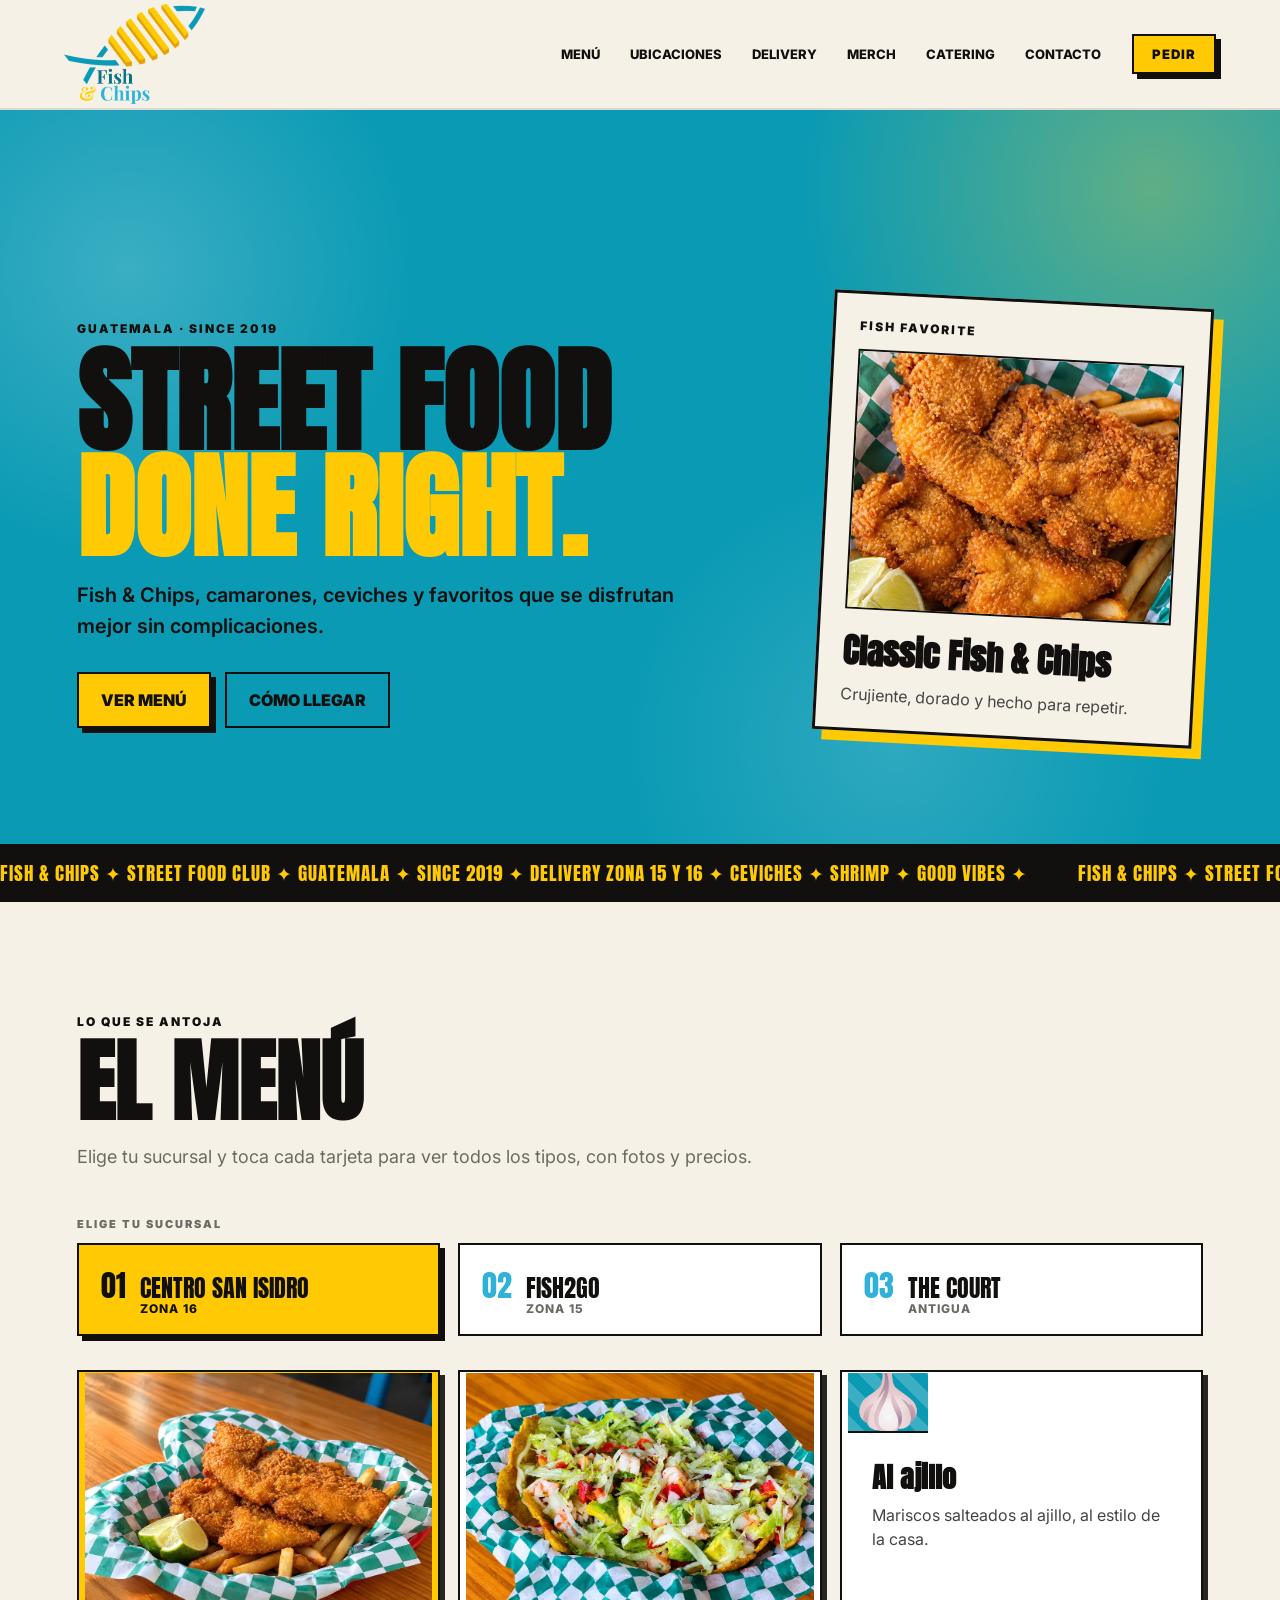
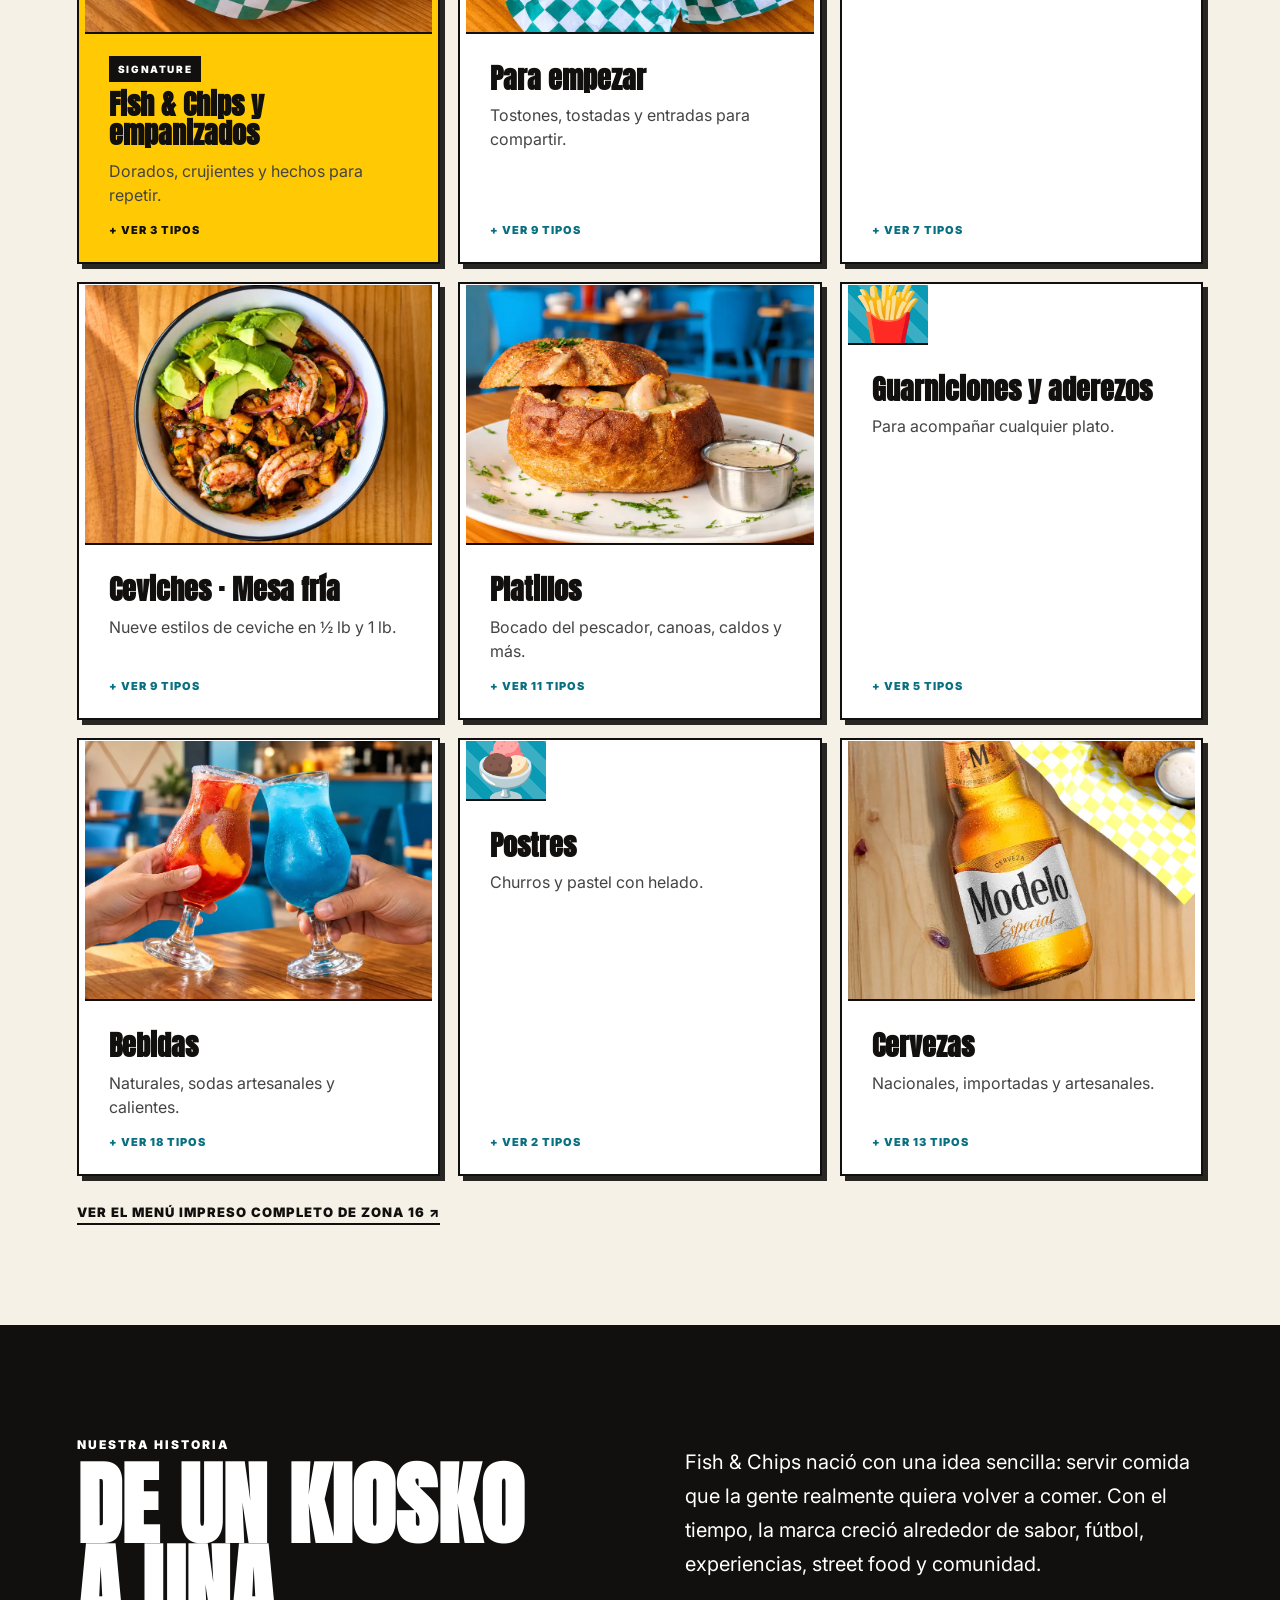
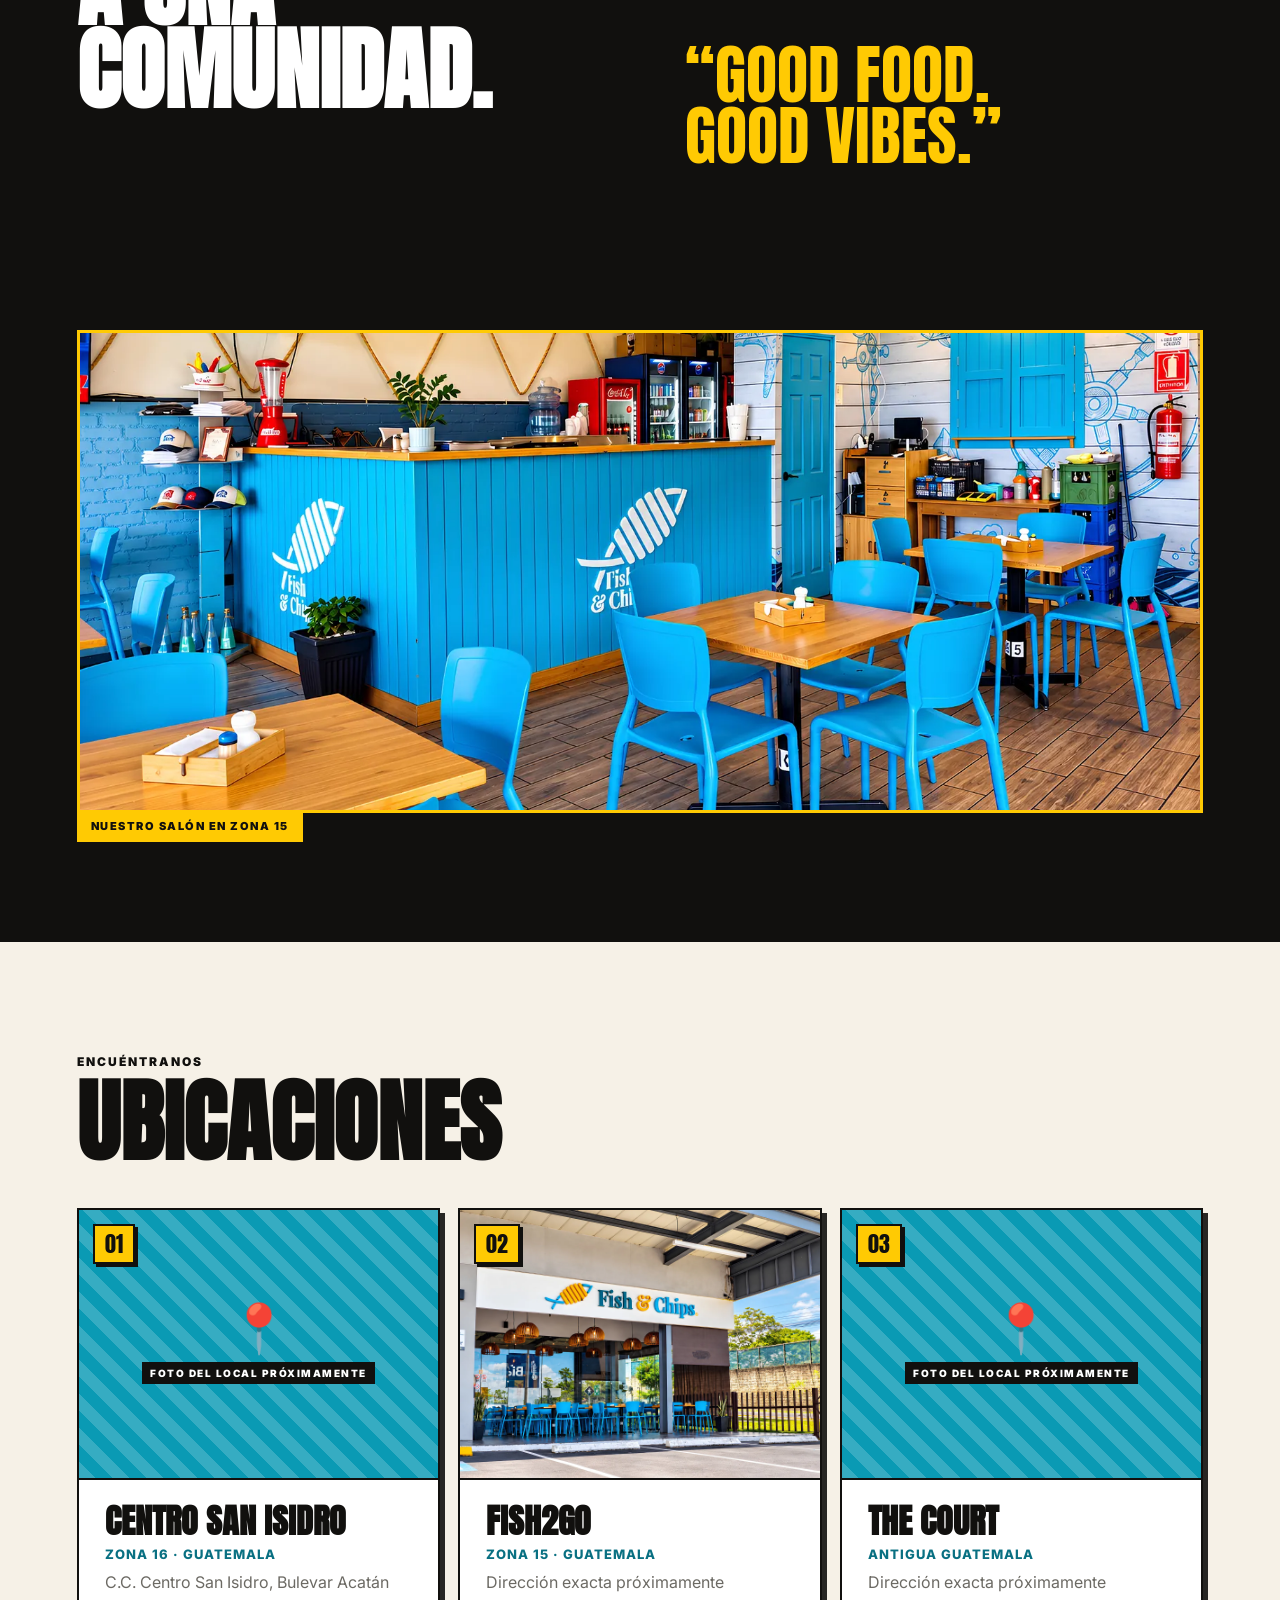
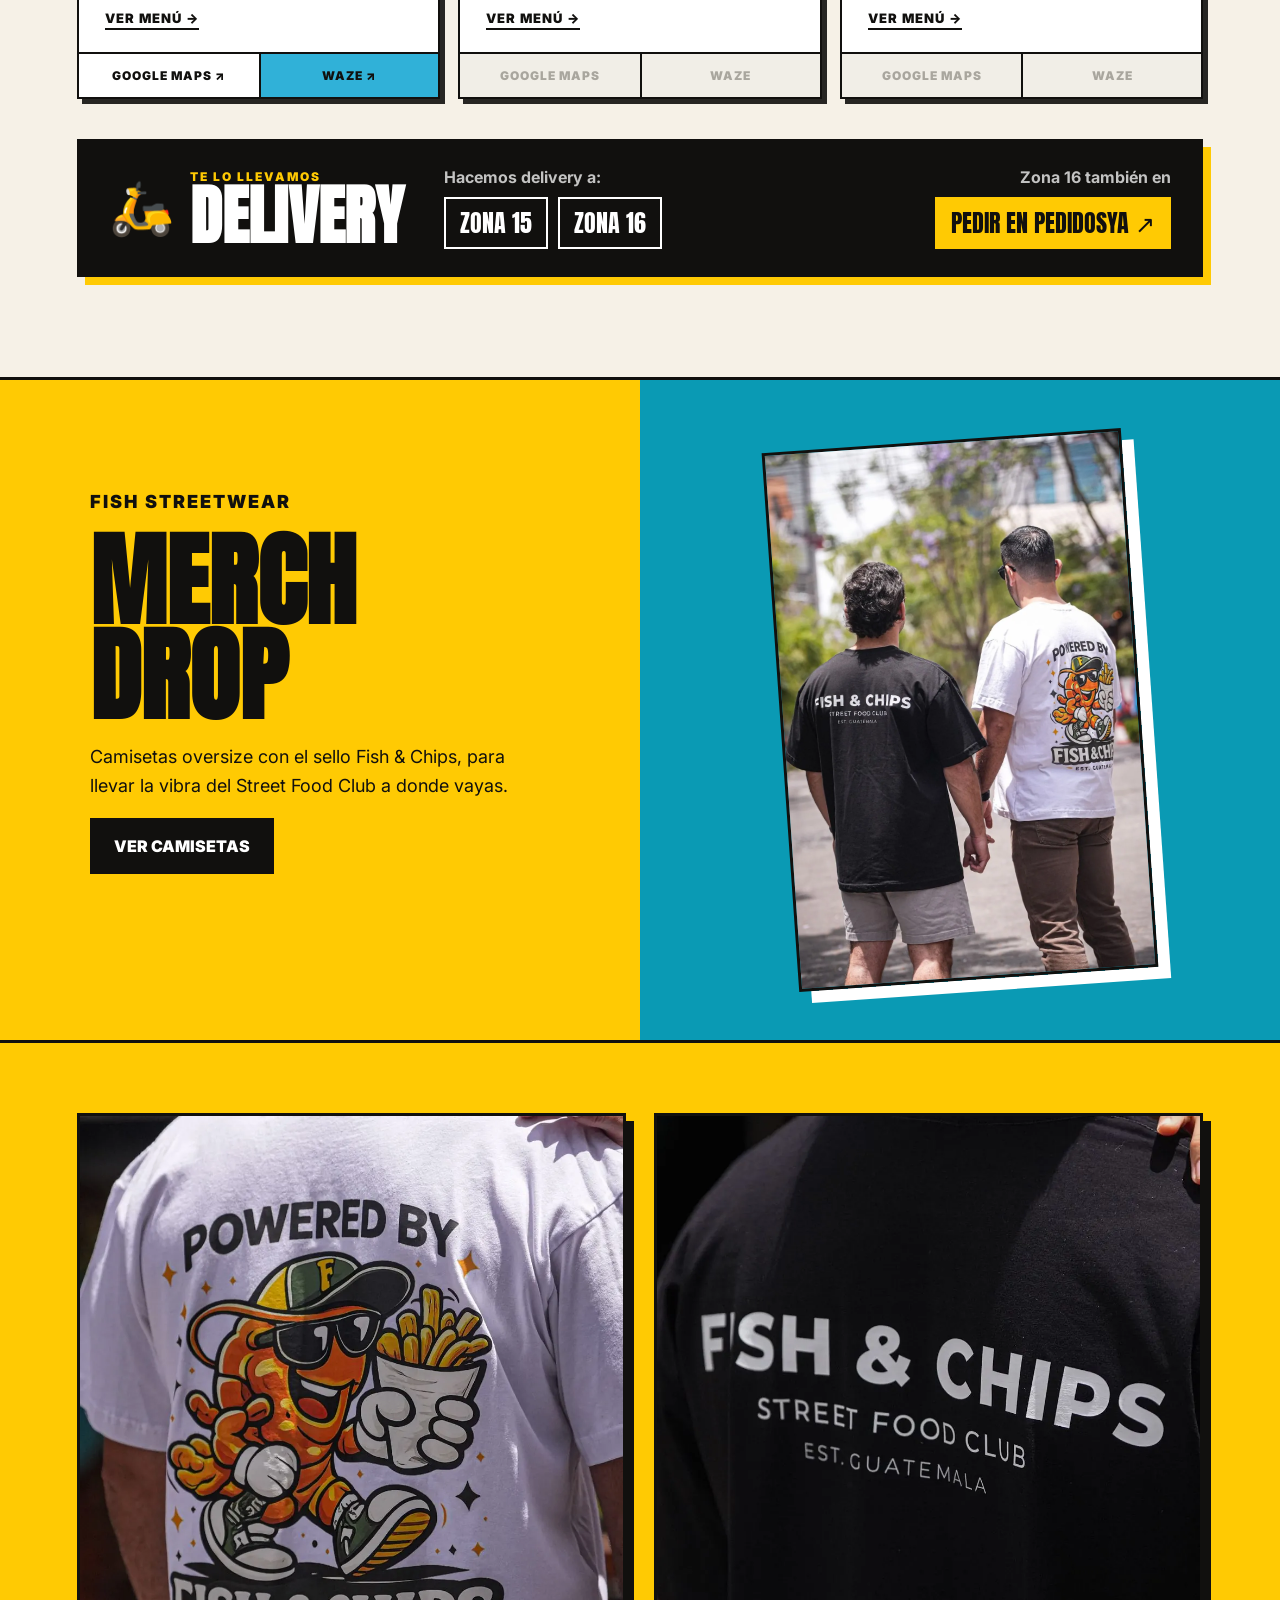
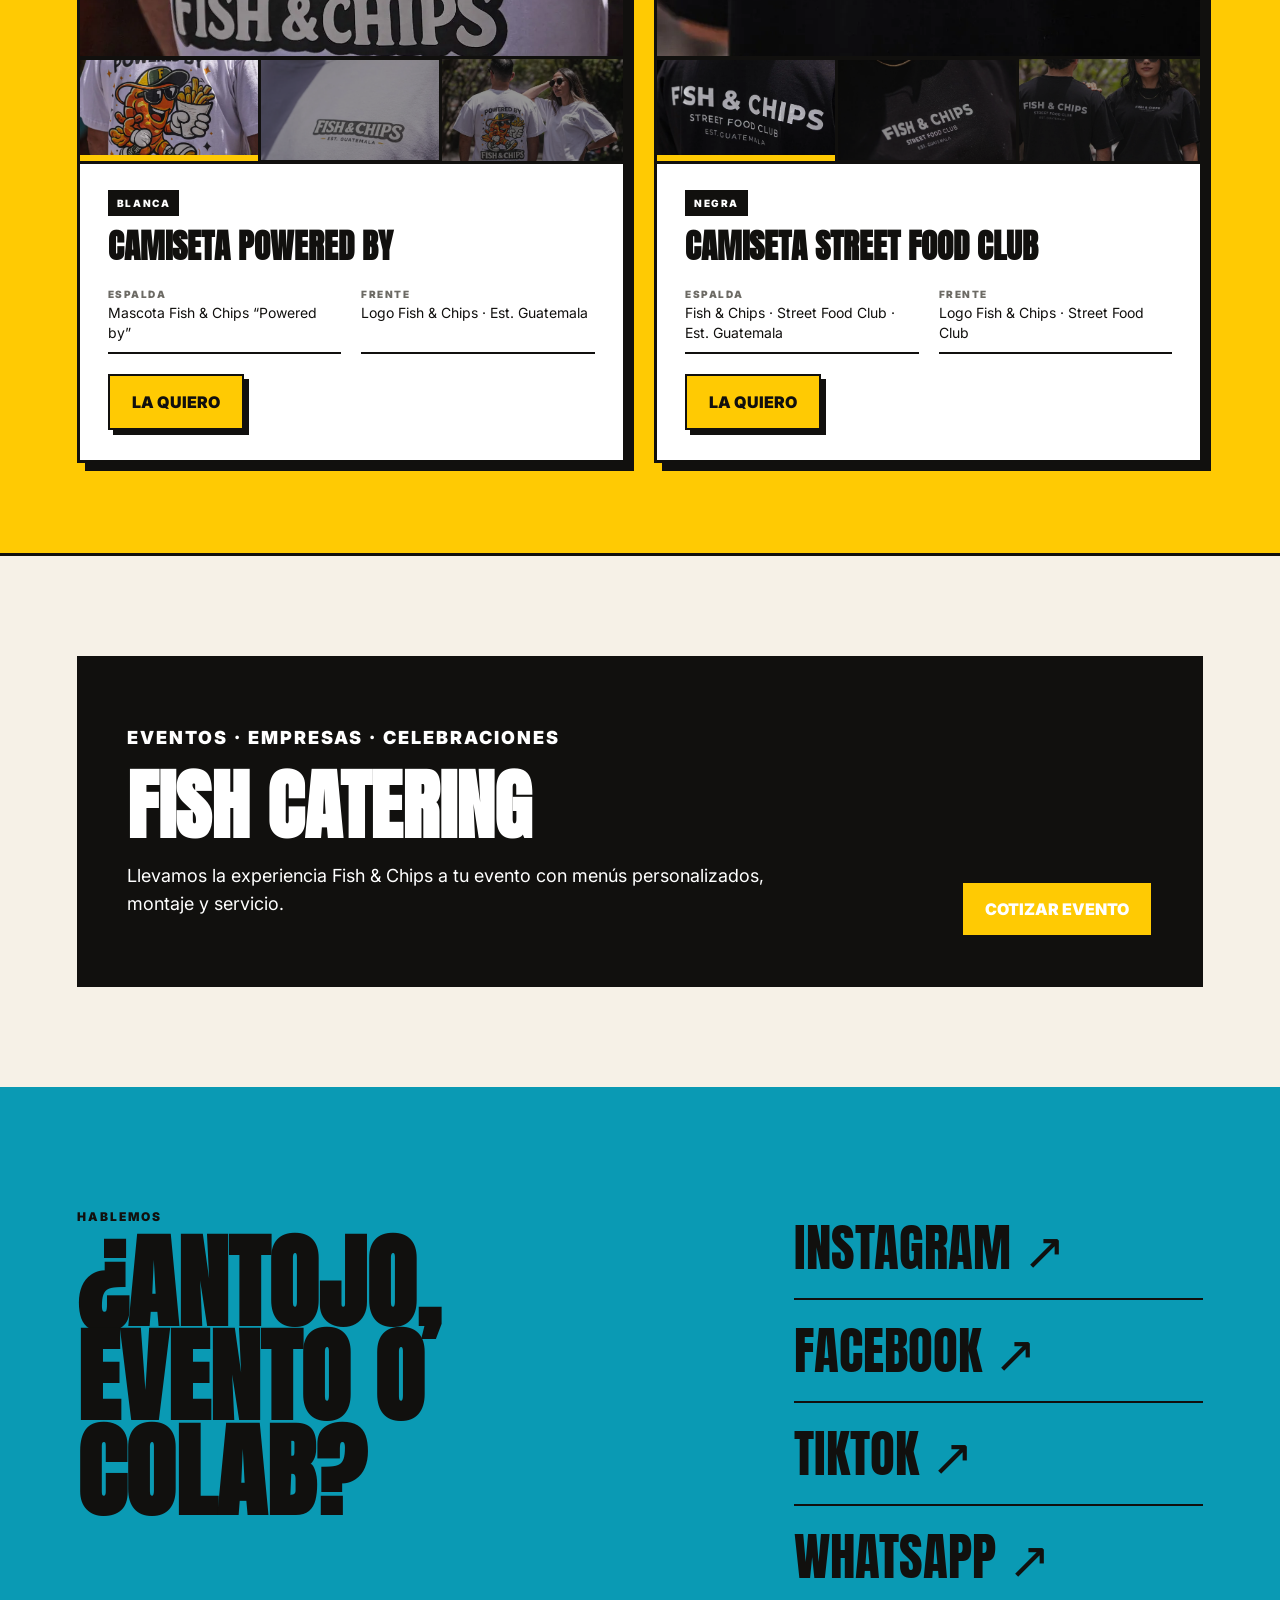
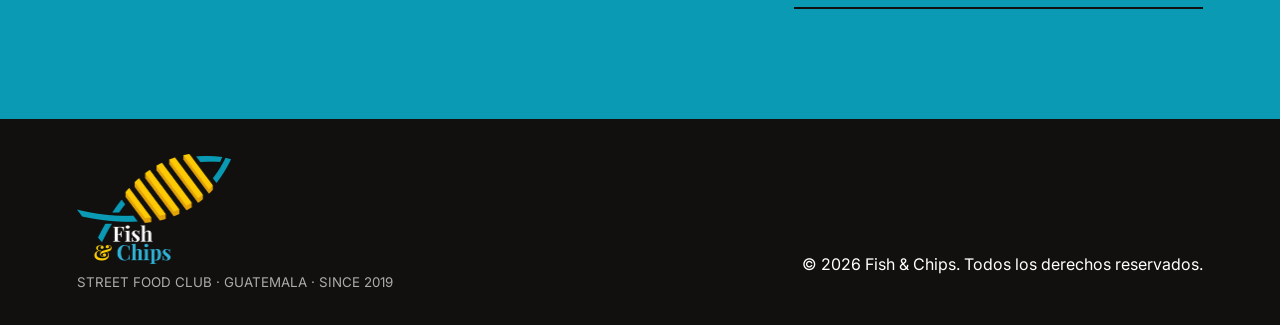
==== commit 6ca22a9e: "Fotos en las tarjetas de El Menú y corregir la de camarones empanizados - Cada tarjeta de categoría " ====
--- a/index.html
+++ b/index.html
@@ -20,7 +20,7 @@
   <link rel="preconnect" href="https://fonts.googleapis.com">
   <link rel="preconnect" href="https://fonts.gstatic.com" crossorigin>
   <link href="https://fonts.googleapis.com/css2?family=Anton&family=Inter:wght@400;500;600;700;800&display=swap" rel="stylesheet">
-  <link rel="stylesheet" href="styles.css?v=18" />
+  <link rel="stylesheet" href="styles.css?v=19" />
   <link rel="icon" type="image/png" sizes="32x32" href="assets/img/favicon-32.png" />
   <link rel="apple-touch-icon" href="assets/img/apple-touch-icon.png" />
   <script type="application/ld+json">
@@ -293,7 +293,7 @@
   </footer>
 
   <script src="script.js?v=5"></script>
-  <script src="menu-data.js?v=6"></script>
-  <script src="menu.js?v=3"></script>
+  <script src="menu-data.js?v=7"></script>
+  <script src="menu.js?v=4"></script>
 </body>
 </html>
--- a/styles.css
+++ b/styles.css
@@ -136,17 +136,26 @@
   gap:18px;
 }
 .menu-card{
-  min-height:250px;
-  display:flex;flex-direction:column;justify-content:space-between;
-  padding:28px;
+  display:flex;flex-direction:column;
   background:white;
   border:2px solid var(--ink);
   box-shadow:5px 5px 0 rgba(17,16,14,.9);
 }
 .menu-card.featured{background:var(--yellow)}
+.menu-card-media{aspect-ratio:4/3;overflow:hidden;border-bottom:2px solid var(--ink);background:var(--turq)}
+.menu-card-media img{width:100%;height:100%;object-fit:cover;display:block;transition:transform .4s ease}
+.menu-card-media-empty{
+  display:flex;align-items:center;justify-content:center;
+  background:repeating-linear-gradient(45deg,rgba(255,255,255,.2) 0 12px,transparent 12px 24px),var(--turq);
+}
+.menu-card-media-empty span{font-size:64px;line-height:1}
+.menu-card-body{
+  flex:1;padding:22px 24px 24px;
+  display:flex;flex-direction:column;align-items:flex-start;
+}
 .menu-icon{font-size:56px}
-.menu-card h3{font-family:Anton,sans-serif;font-size:31px;margin:10px 0}
-.menu-card p{line-height:1.5;color:#444}
+.menu-card h3{font-family:Anton,sans-serif;font-size:28px;line-height:1.05;margin:8px 0 10px}
+.menu-card p{margin:0;line-height:1.5;color:#444}
 .tag{display:inline-block;font-size:10px;font-weight:900;letter-spacing:1.6px;background:var(--ink);color:white;padding:7px 9px}
 
 /* Selector de sucursal */
@@ -173,8 +182,9 @@
   animation:card-in .35s ease backwards;animation-delay:calc(var(--i,0) * 45ms);
 }
 button.menu-card:hover,button.menu-card:focus-visible{transform:translate(-3px,-3px);box-shadow:8px 8px 0 var(--ink)}
+button.menu-card:hover .menu-card-media img{transform:scale(1.06)}
 button.menu-card:focus-visible{outline:3px solid var(--turq);outline-offset:3px}
-.menu-card-cta{display:inline-block;margin-top:16px;font-size:11px;font-weight:900;letter-spacing:1px;color:var(--turq-dark)}
+.menu-card-cta{display:inline-block;margin-top:auto;padding-top:16px;font-size:11px;font-weight:900;letter-spacing:1px;color:var(--turq-dark)}
 .menu-card.featured .menu-card-cta{color:var(--ink)}
 @keyframes card-in{from{opacity:0;transform:translateY(12px)}}
 .menu-full-link{grid-column:1/-1;justify-self:start;margin-top:10px;font-weight:900;font-size:13px;letter-spacing:1px;border-bottom:2px solid var(--ink);padding-bottom:3px}
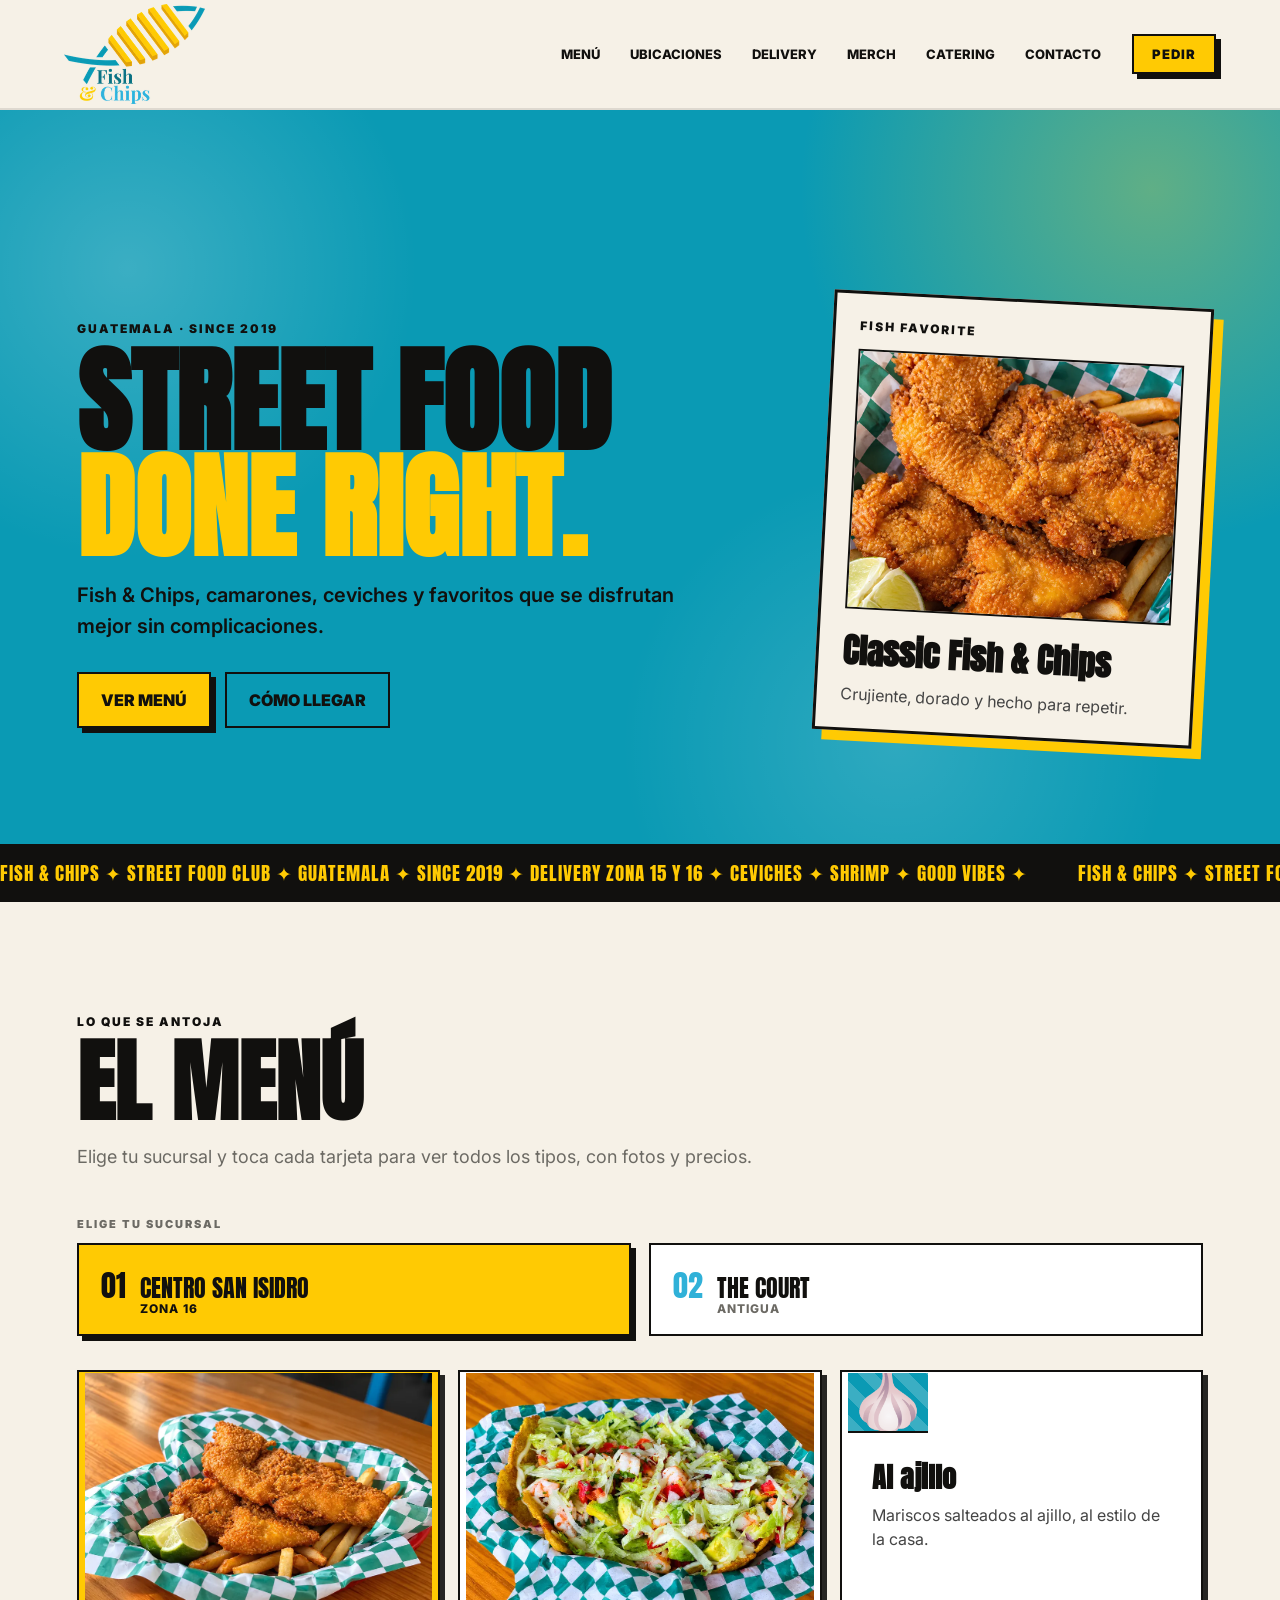
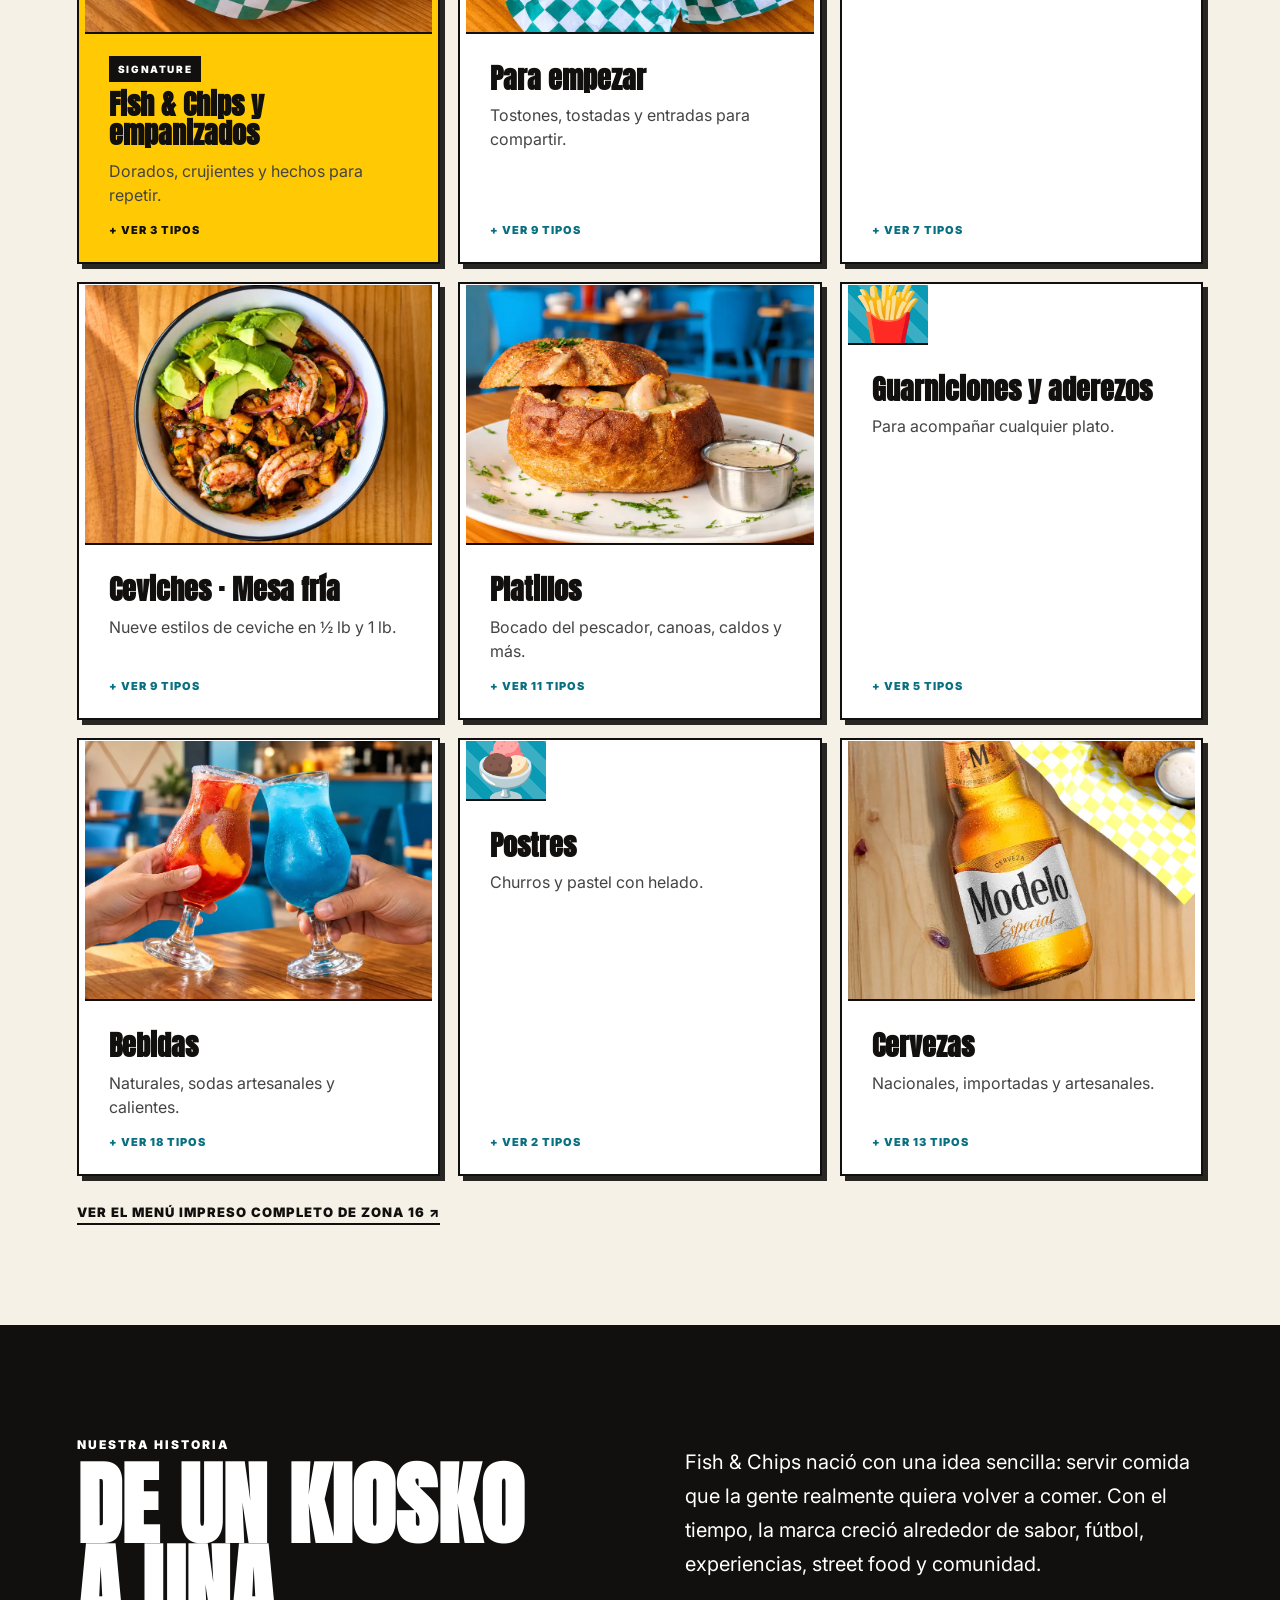
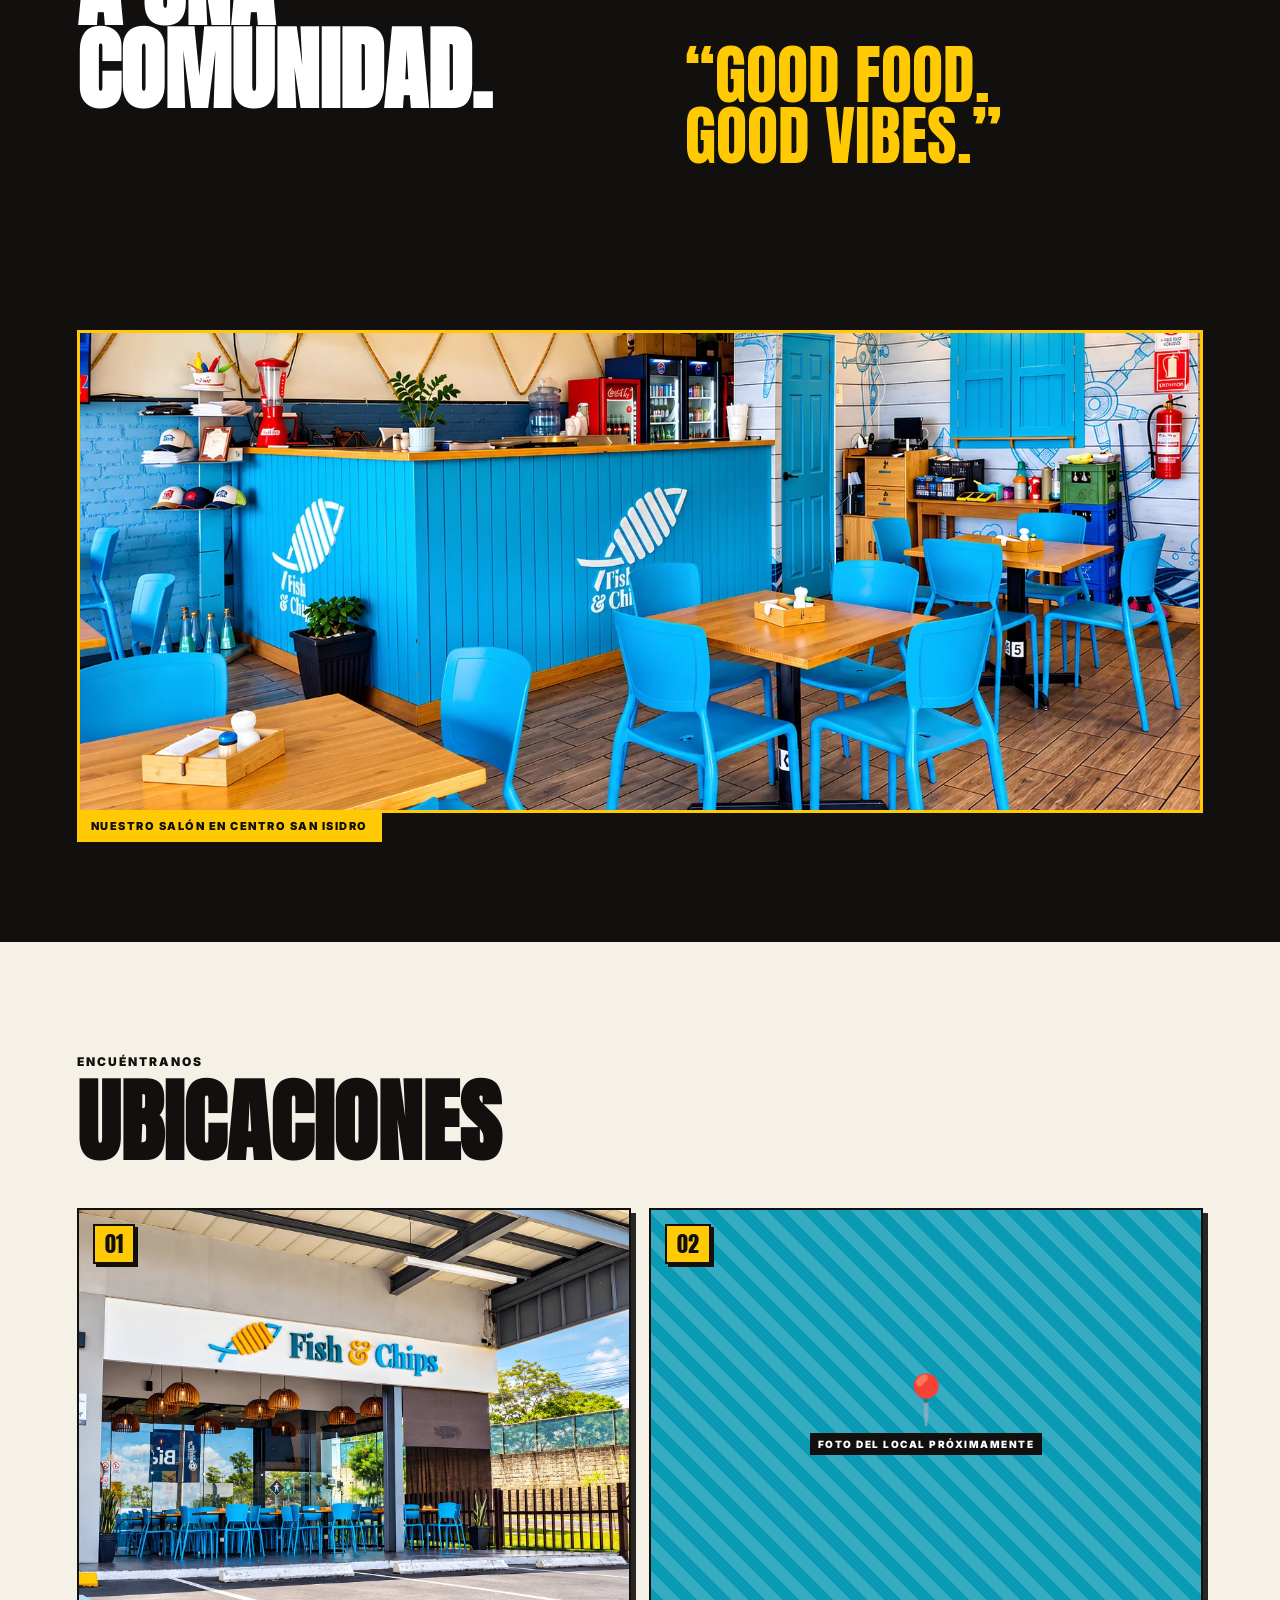
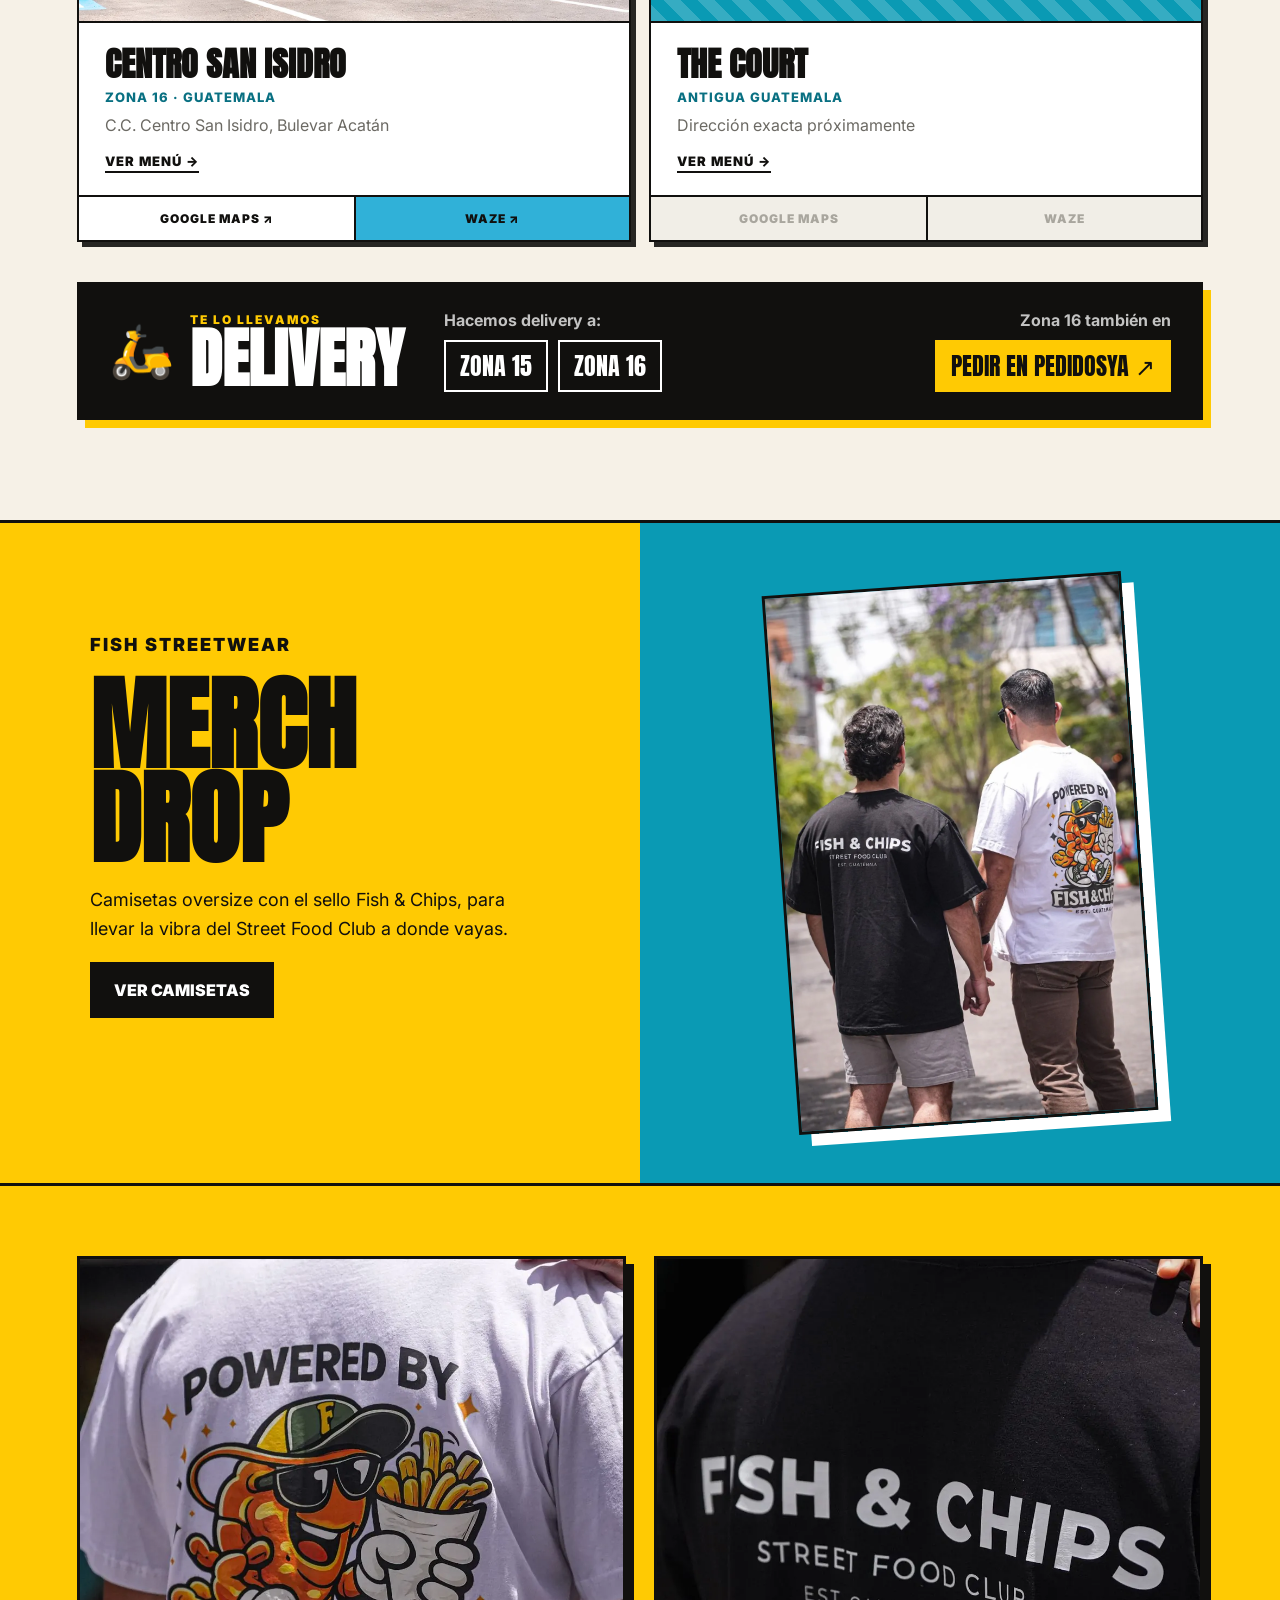
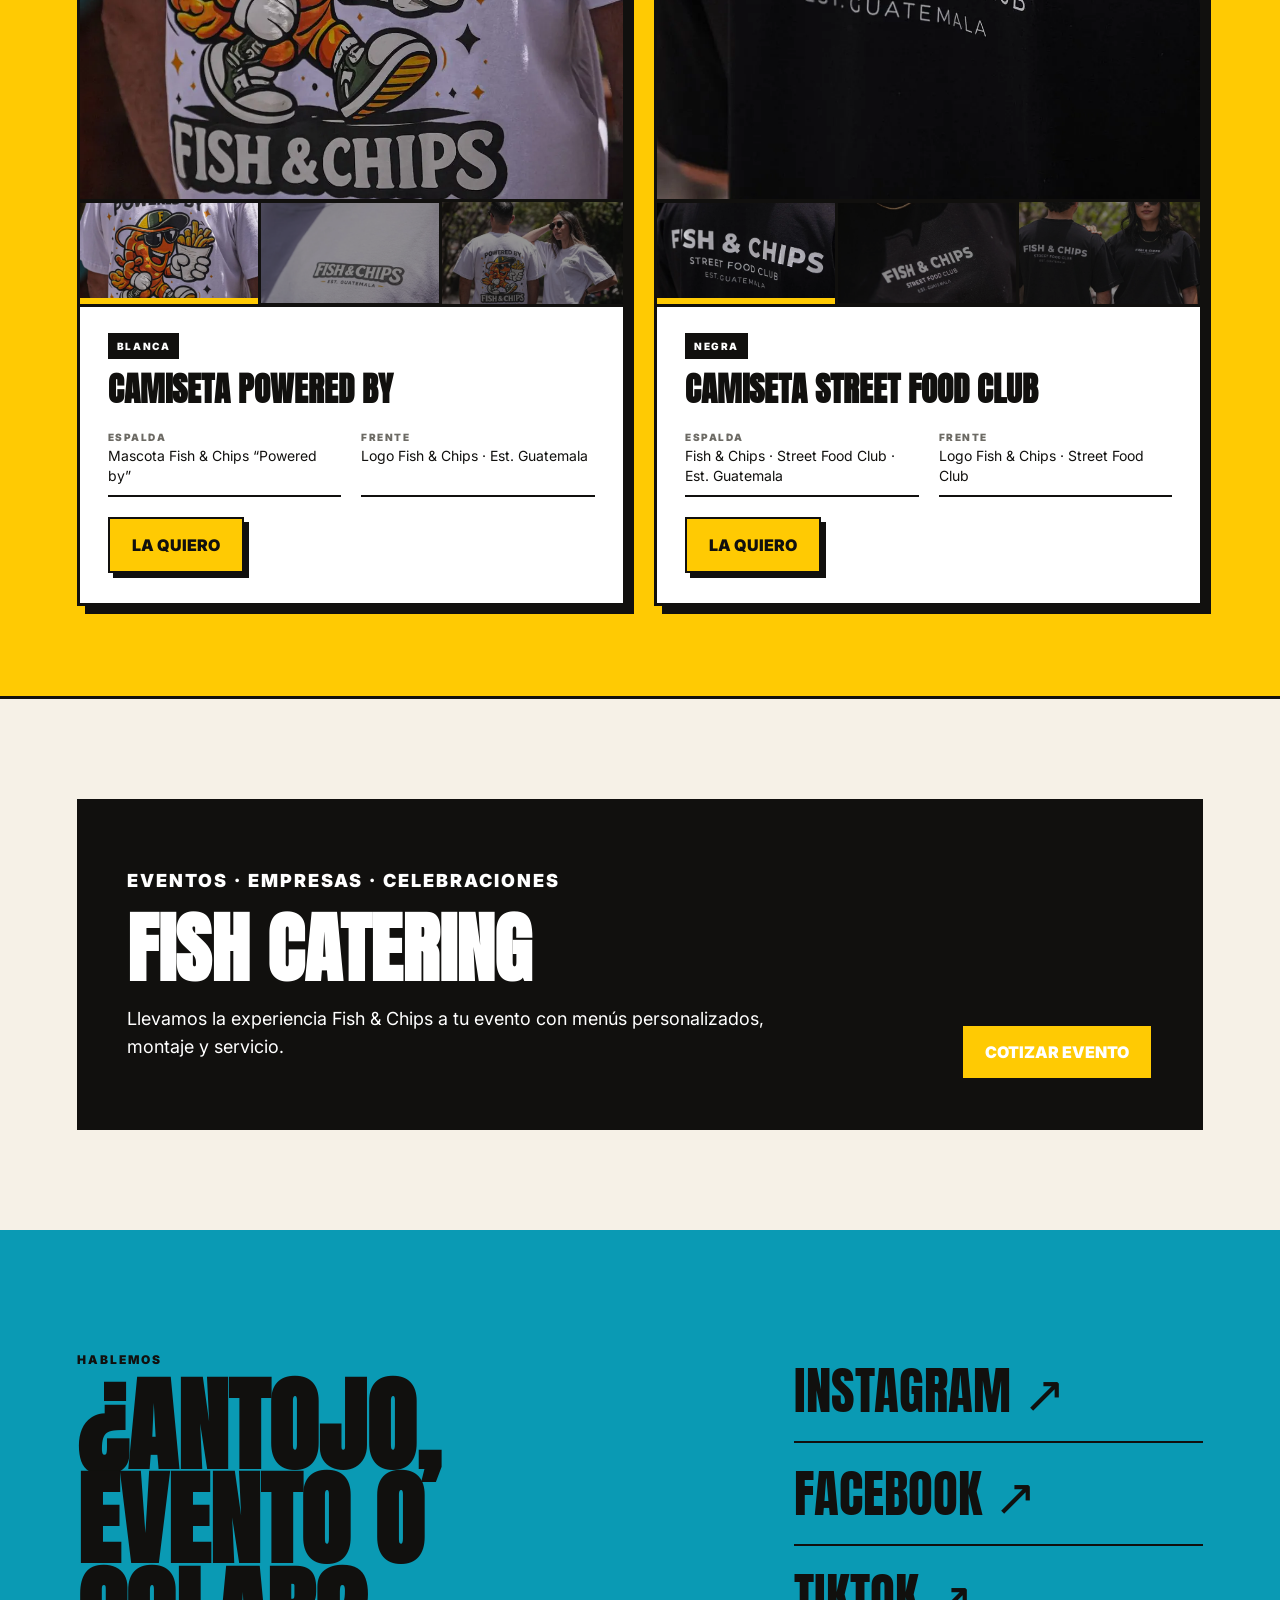
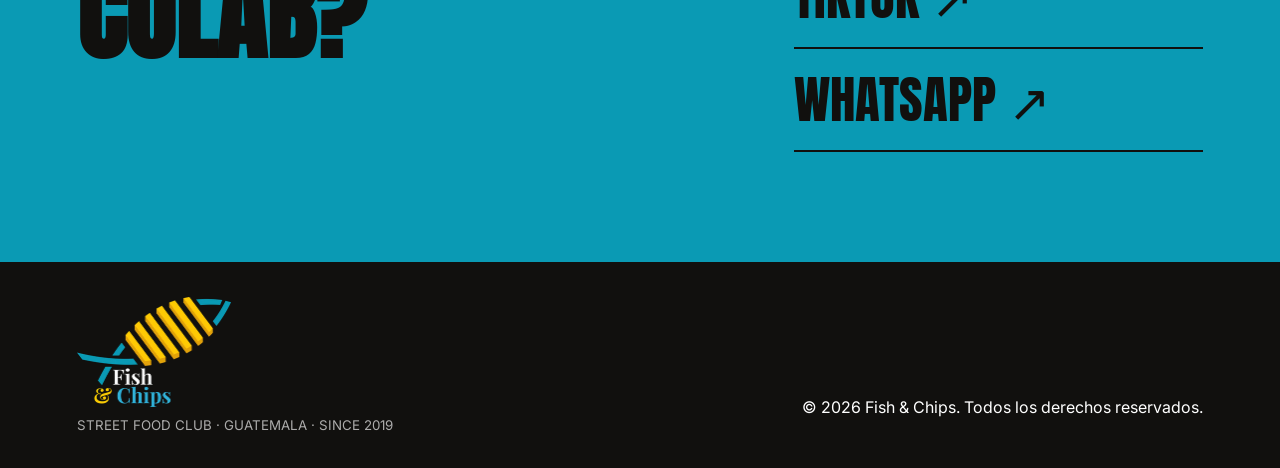
==== commit 11393ae4: "Quitar la sucursal de Zona 15 y pasar las fotos del local a Zona 16 Zona 15 (Fish2Go) nunca abrió, a" ====
--- a/index.html
+++ b/index.html
@@ -20,7 +20,7 @@
   <link rel="preconnect" href="https://fonts.googleapis.com">
   <link rel="preconnect" href="https://fonts.gstatic.com" crossorigin>
   <link href="https://fonts.googleapis.com/css2?family=Anton&family=Inter:wght@400;500;600;700;800&display=swap" rel="stylesheet">
-  <link rel="stylesheet" href="styles.css?v=19" />
+  <link rel="stylesheet" href="styles.css?v=20" />
   <link rel="icon" type="image/png" sizes="32x32" href="assets/img/favicon-32.png" />
   <link rel="apple-touch-icon" href="assets/img/apple-touch-icon.png" />
   <script type="application/ld+json">
@@ -120,8 +120,8 @@
         <p class="big-quote">“GOOD FOOD.<br>GOOD VIBES.”</p>
       </div>
       <figure class="story-photo">
-        <img src="assets/local-zona15/interior.webp" alt="Interior del restaurante Fish & Chips, con mesas de madera y sillas azules" width="1600" height="1200" loading="lazy" />
-        <figcaption>Nuestro salón en Zona 15</figcaption>
+        <img src="assets/local-zona16/interior.webp" alt="Interior del restaurante Fish & Chips, con mesas de madera y sillas azules" width="1600" height="1200" loading="lazy" />
+        <figcaption>Nuestro salón en Centro San Isidro</figcaption>
       </figure>
     </section>
 
@@ -135,8 +135,7 @@
         <article class="location-card">
           <div class="location-photo">
             <span class="location-number">01</span>
-            <!-- Foto del local: reemplazar este bloque por <img src="assets/locales/ARCHIVO.webp" alt="Local Fish & Chips en Centro San Isidro" loading="lazy" /> -->
-            <div class="location-photo-empty"><span>📍</span><small>FOTO DEL LOCAL PRÓXIMAMENTE</small></div>
+            <img src="assets/local-zona16/exterior.webp" alt="Fachada del local Fish & Chips en Centro San Isidro, Zona 16, con terraza y sillas azules" width="1600" height="1200" loading="lazy" />
           </div>
           <div class="location-body">
             <h3>Centro San Isidro</h3>
@@ -153,23 +152,6 @@
         <article class="location-card">
           <div class="location-photo">
             <span class="location-number">02</span>
-            <img src="assets/local-zona15/exterior.webp" alt="Fachada del local Fish & Chips en Zona 15, con terraza y sillas azules" width="1600" height="1200" loading="lazy" />
-          </div>
-          <div class="location-body">
-            <h3>Fish2Go</h3>
-            <p class="location-zone">Zona 15 · Guatemala</p>
-            <p class="location-address">Dirección exacta próximamente</p>
-            <a class="location-menu-link" href="?sucursal=zona15#menu">VER MENÚ →</a>
-          </div>
-          <div class="map-buttons">
-            <span class="map-btn is-pending">GOOGLE MAPS</span>
-            <span class="map-btn is-pending">WAZE</span>
-          </div>
-        </article>
-
-        <article class="location-card">
-          <div class="location-photo">
-            <span class="location-number">03</span>
             <!-- Foto del local: reemplazar este bloque por <img src="assets/locales/ARCHIVO.webp" alt="Local The Court en Antigua" loading="lazy" /> -->
             <div class="location-photo-empty"><span>📍</span><small>FOTO DEL LOCAL PRÓXIMAMENTE</small></div>
           </div>
@@ -293,7 +275,7 @@
   </footer>
 
   <script src="script.js?v=5"></script>
-  <script src="menu-data.js?v=7"></script>
+  <script src="menu-data.js?v=8"></script>
   <script src="menu.js?v=4"></script>
 </body>
 </html>
--- a/styles.css
+++ b/styles.css
@@ -160,7 +160,7 @@
 
 /* Selector de sucursal */
 .branch-label{margin:0 0 12px;font-weight:900;font-size:11px;letter-spacing:2px;color:var(--muted)}
-.branch-tabs{display:grid;grid-template-columns:repeat(3,1fr);gap:18px;margin-bottom:34px}
+.branch-tabs{display:grid;grid-template-columns:repeat(auto-fit,minmax(min(240px,100%),1fr));gap:18px;margin-bottom:34px}
 .branch-tab{
   display:grid;grid-template-columns:auto 1fr;column-gap:14px;align-items:baseline;
   padding:18px 22px;text-align:left;font:inherit;color:var(--ink);cursor:pointer;
@@ -286,7 +286,7 @@
   background:var(--yellow);color:var(--ink);
 }
 
-.location-grid{display:grid;grid-template-columns:repeat(3,1fr);gap:18px}
+.location-grid{display:grid;grid-template-columns:repeat(auto-fit,minmax(min(280px,100%),1fr));gap:18px}
 .location-card{
   display:flex;flex-direction:column;
   border:2px solid var(--ink);background:white;box-shadow:5px 5px 0 rgba(17,16,14,.9);
